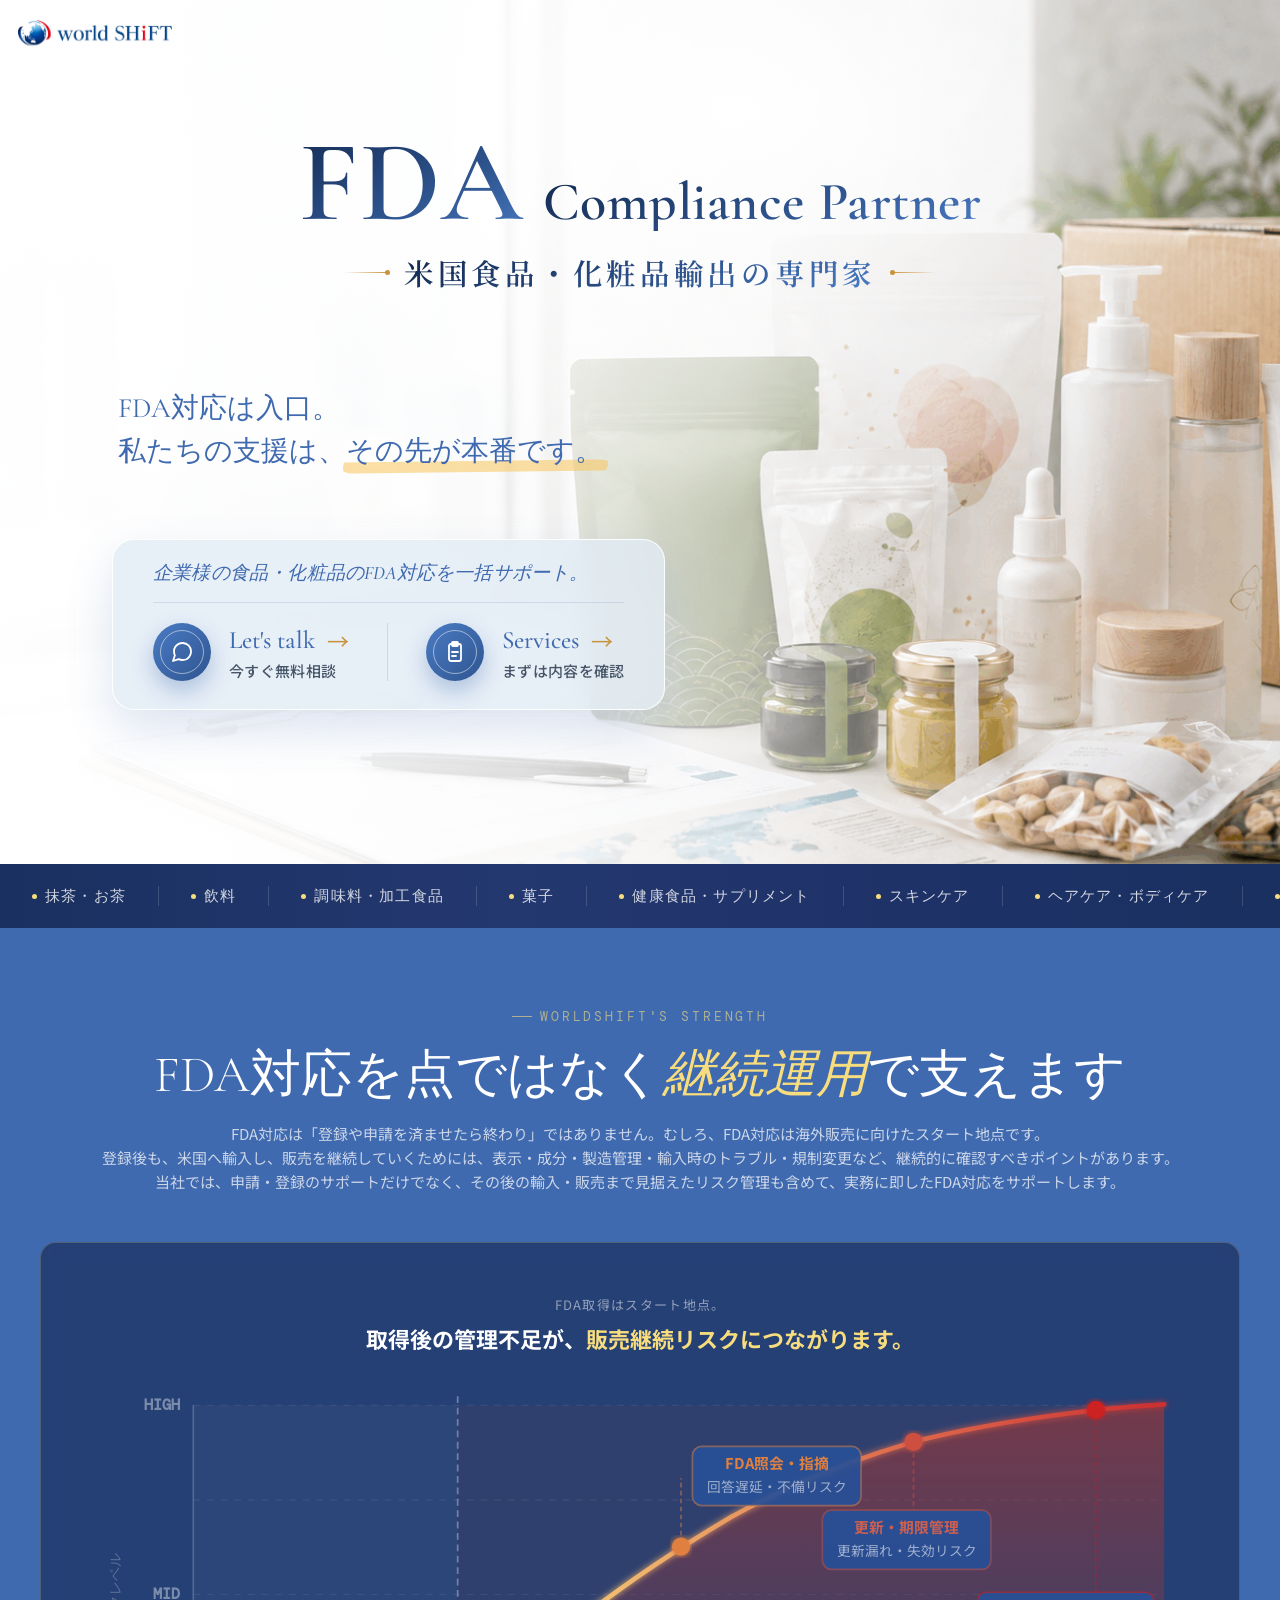
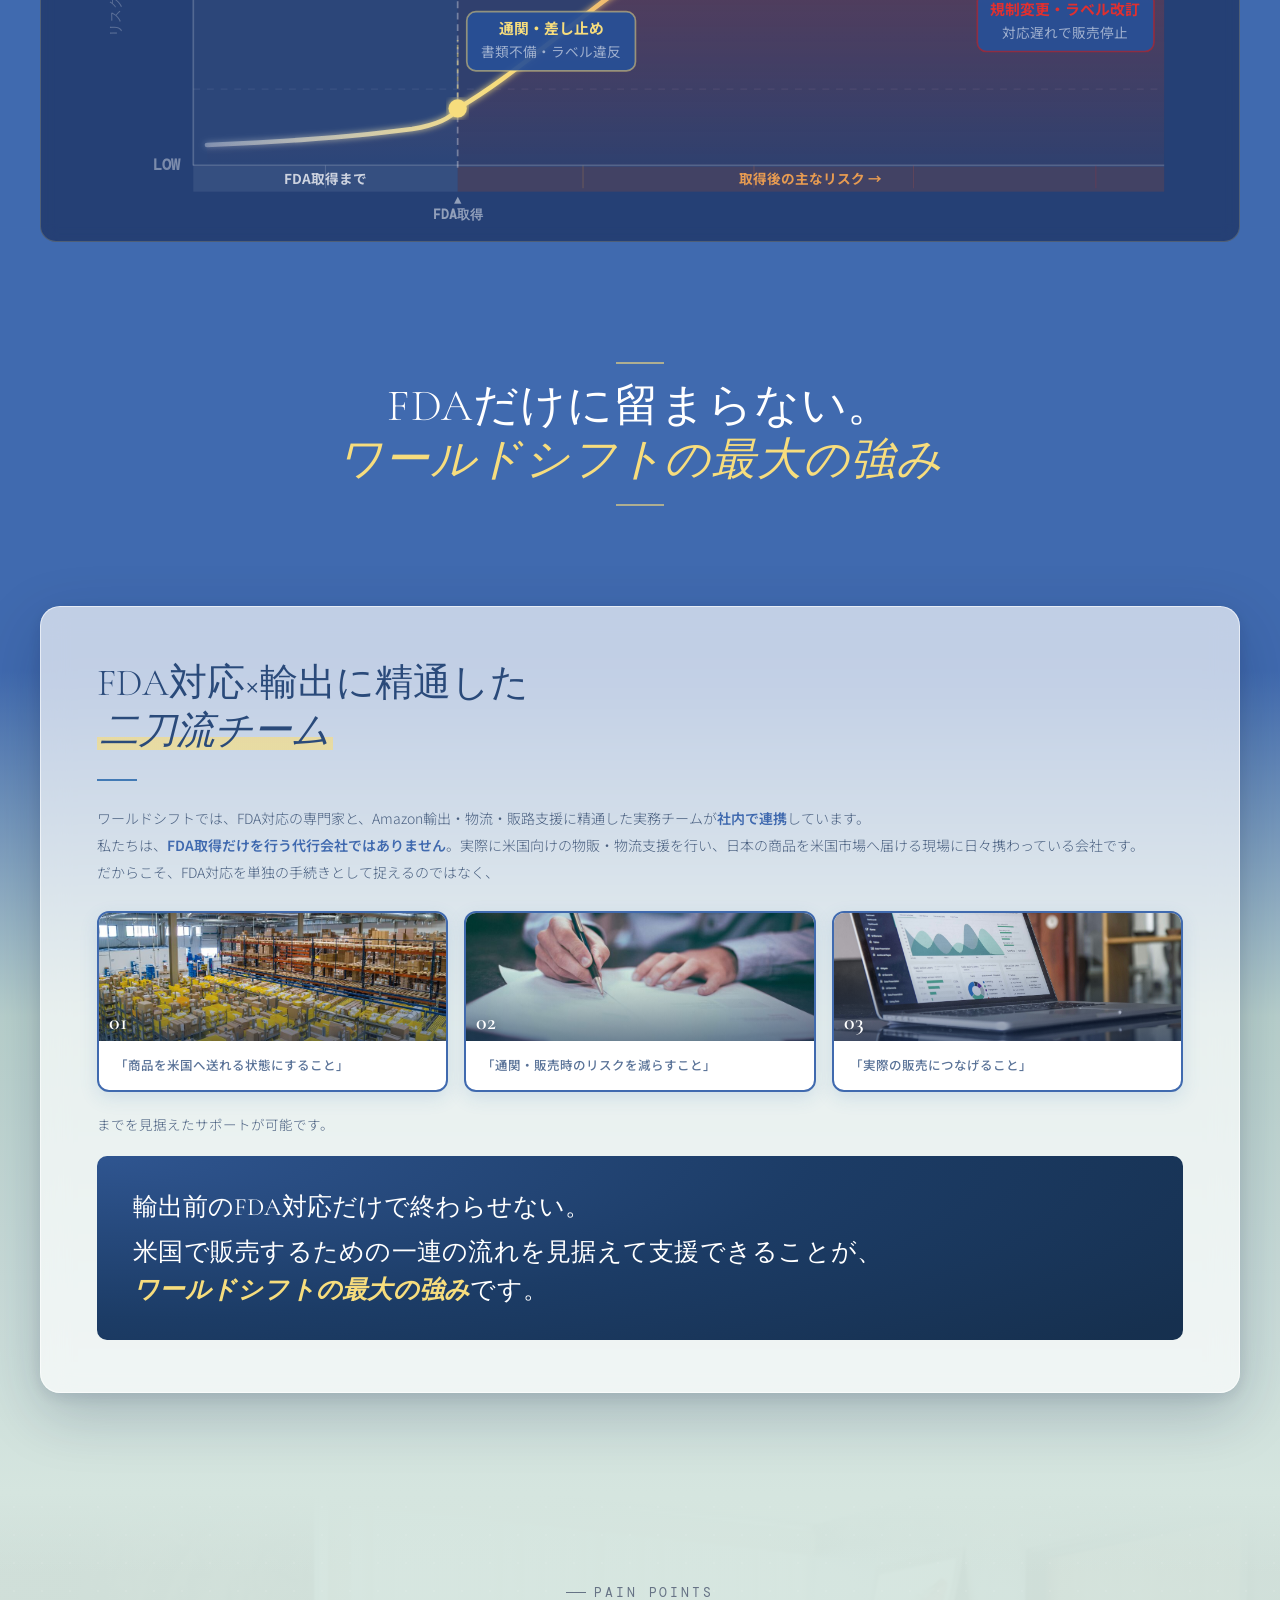
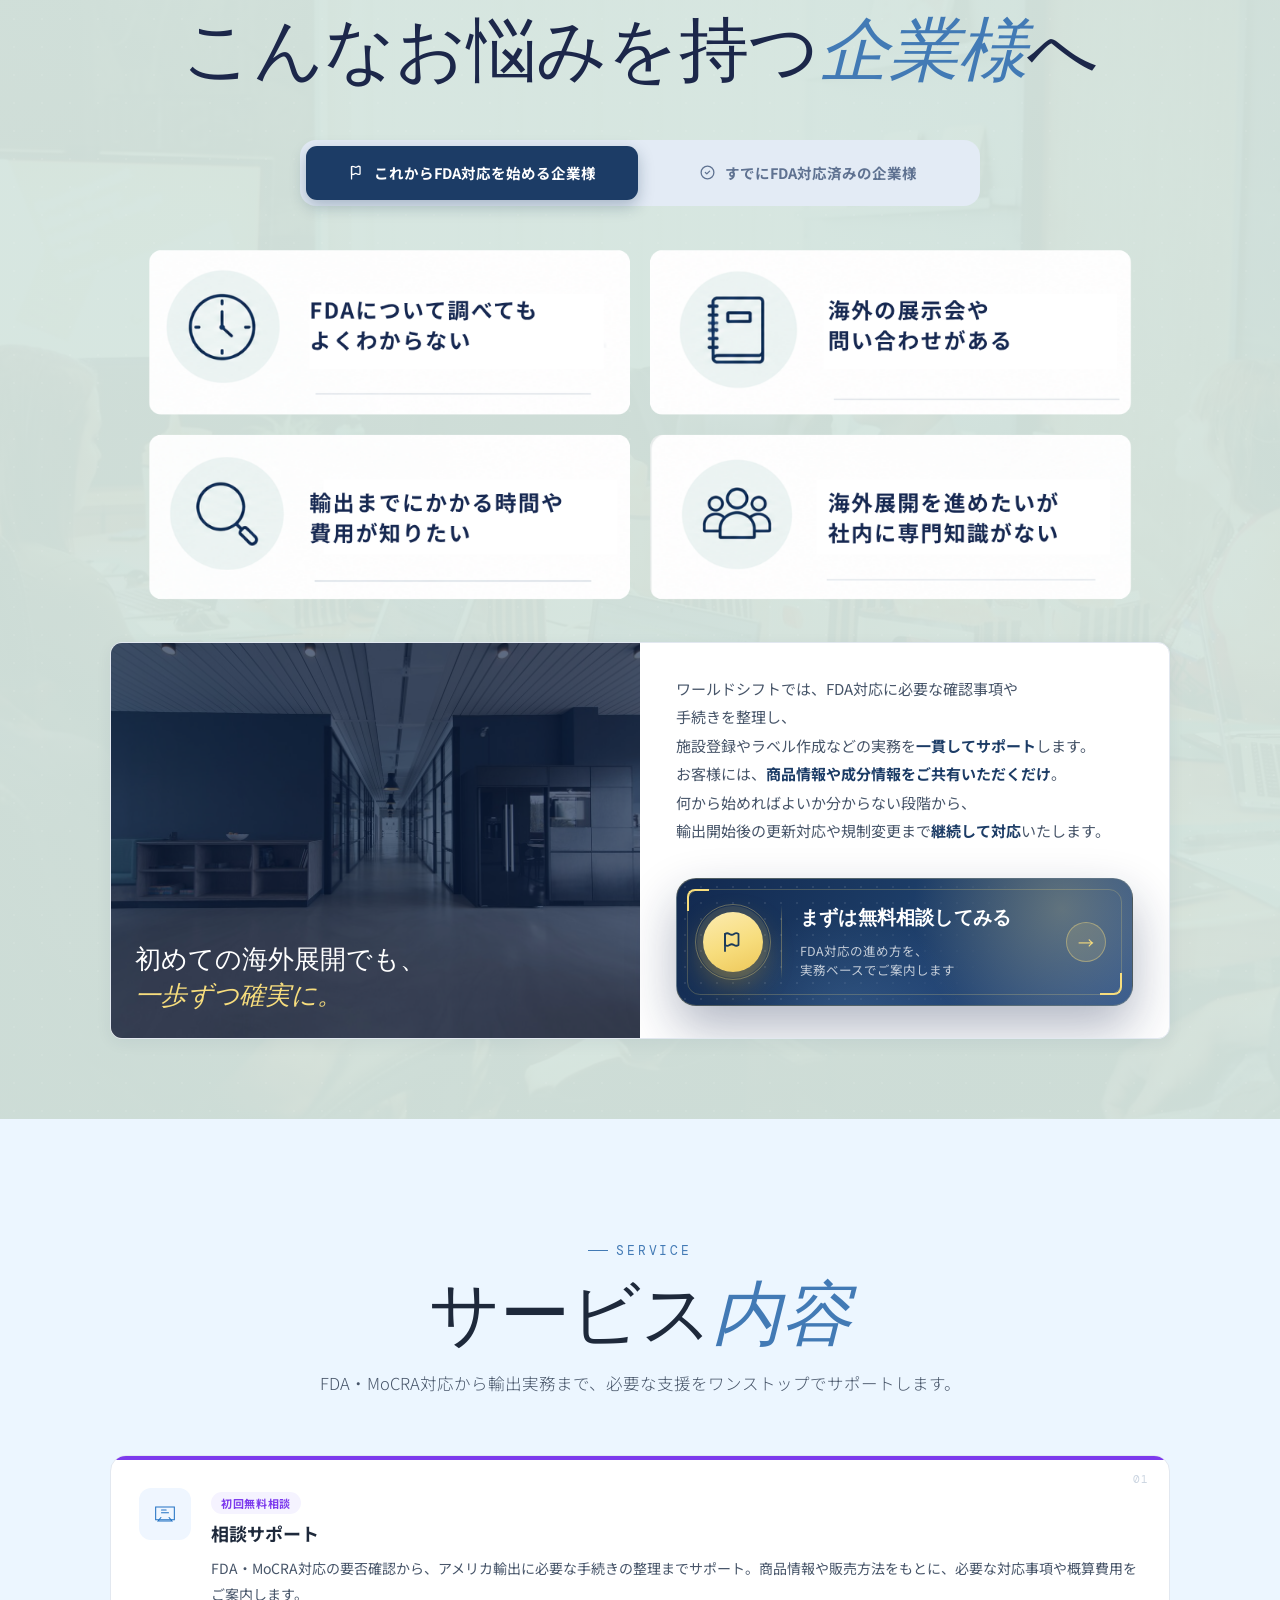
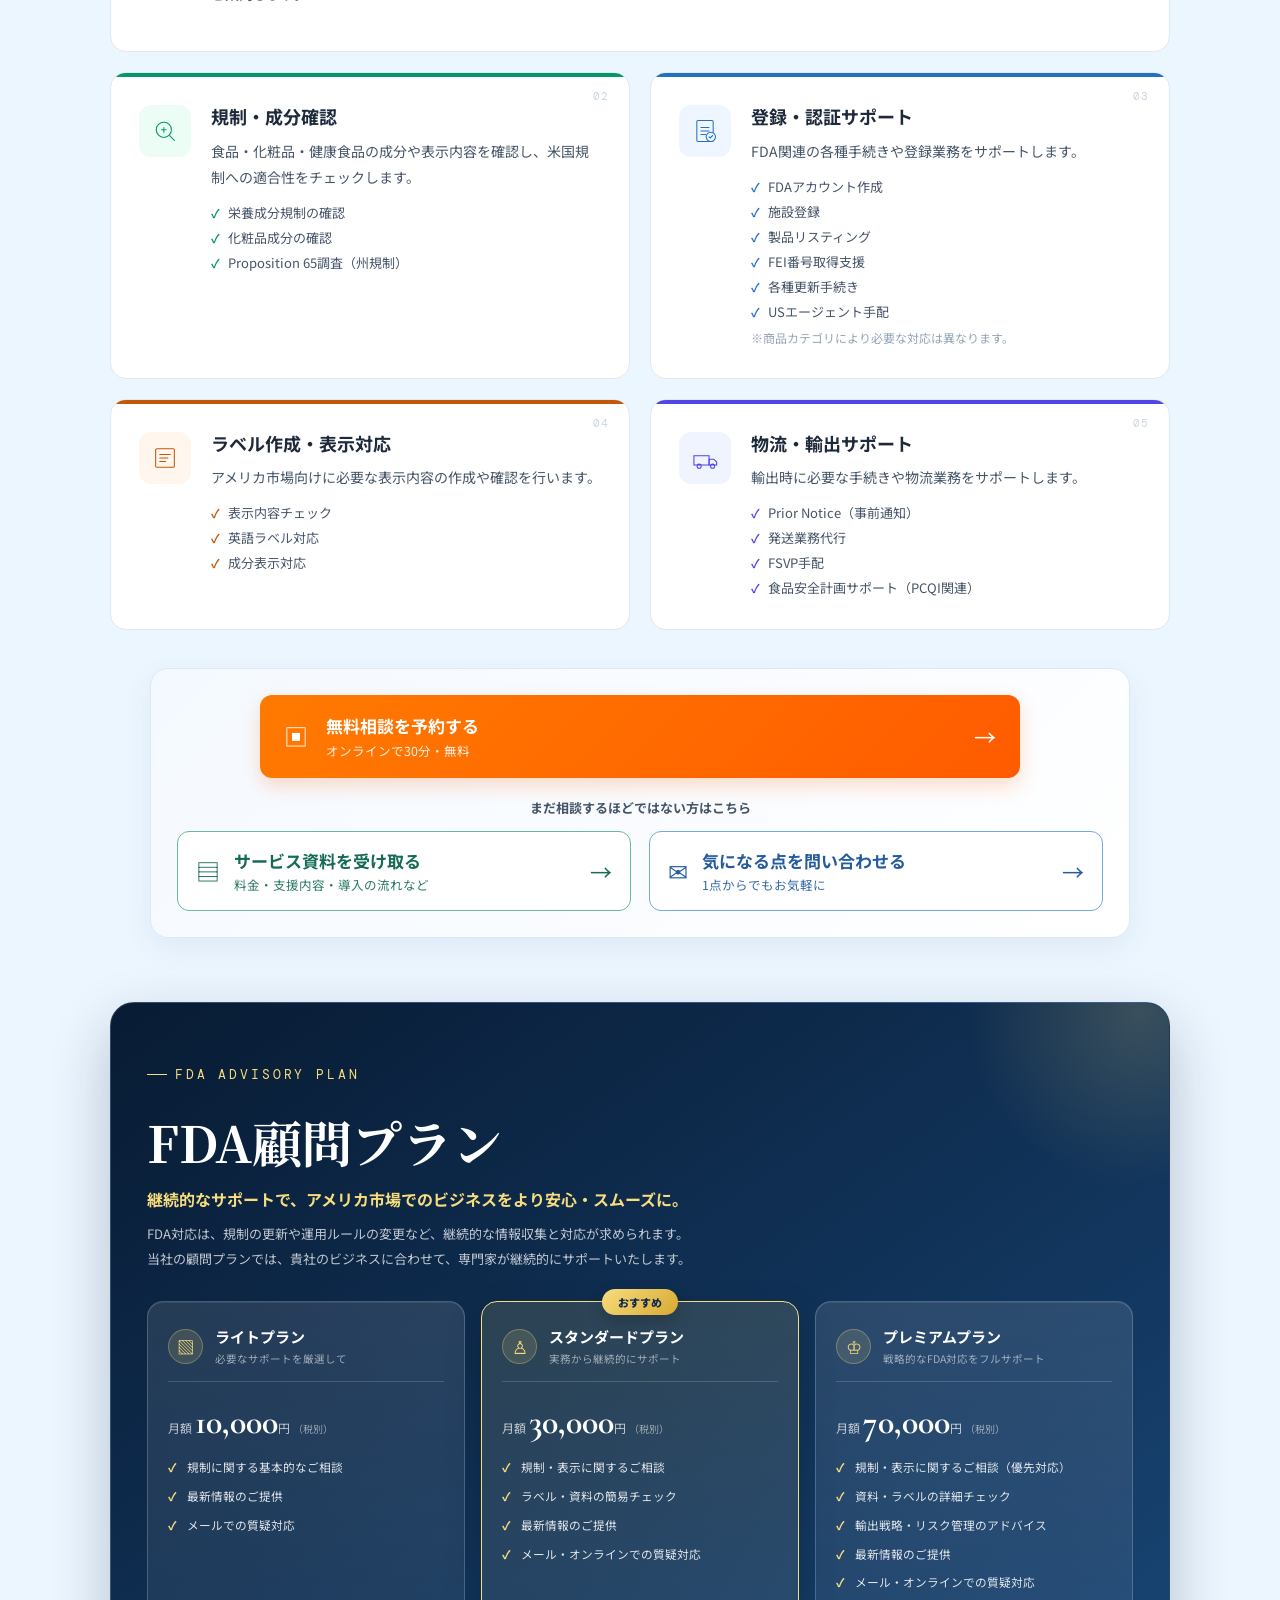
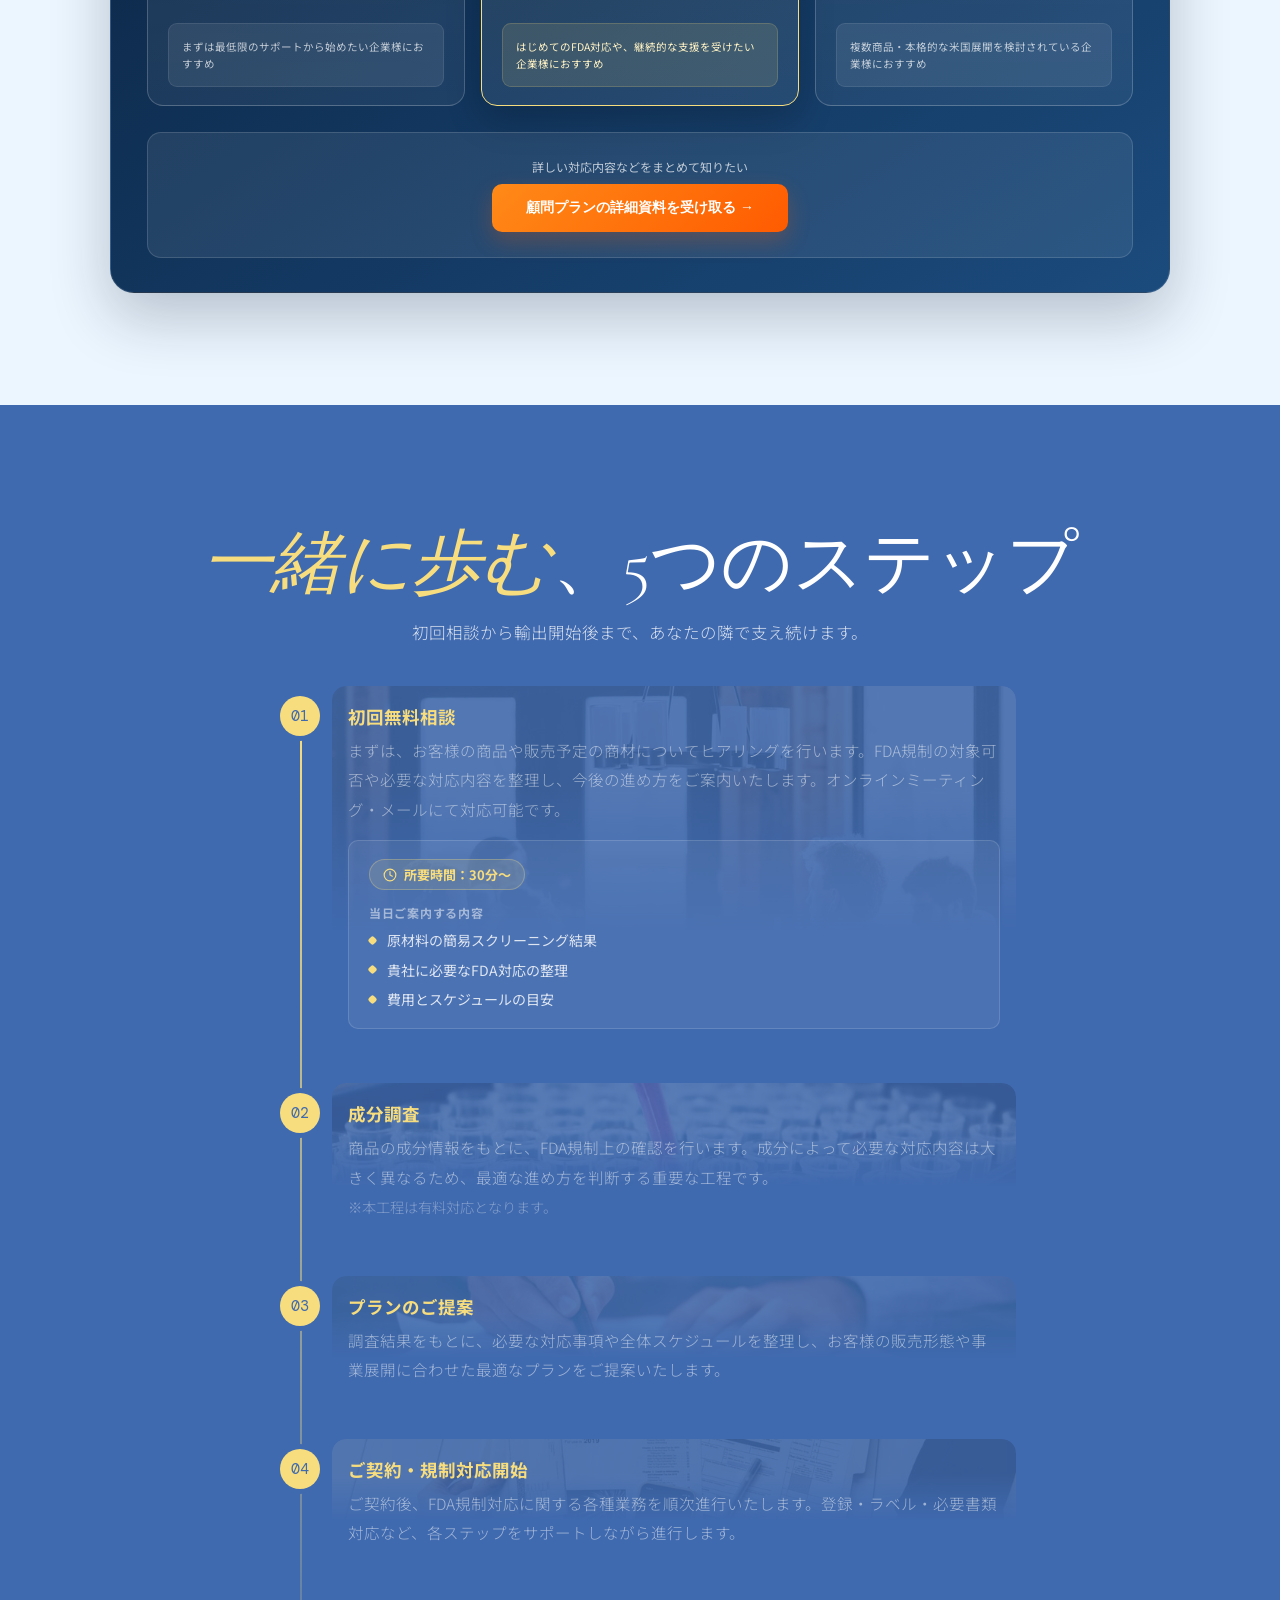
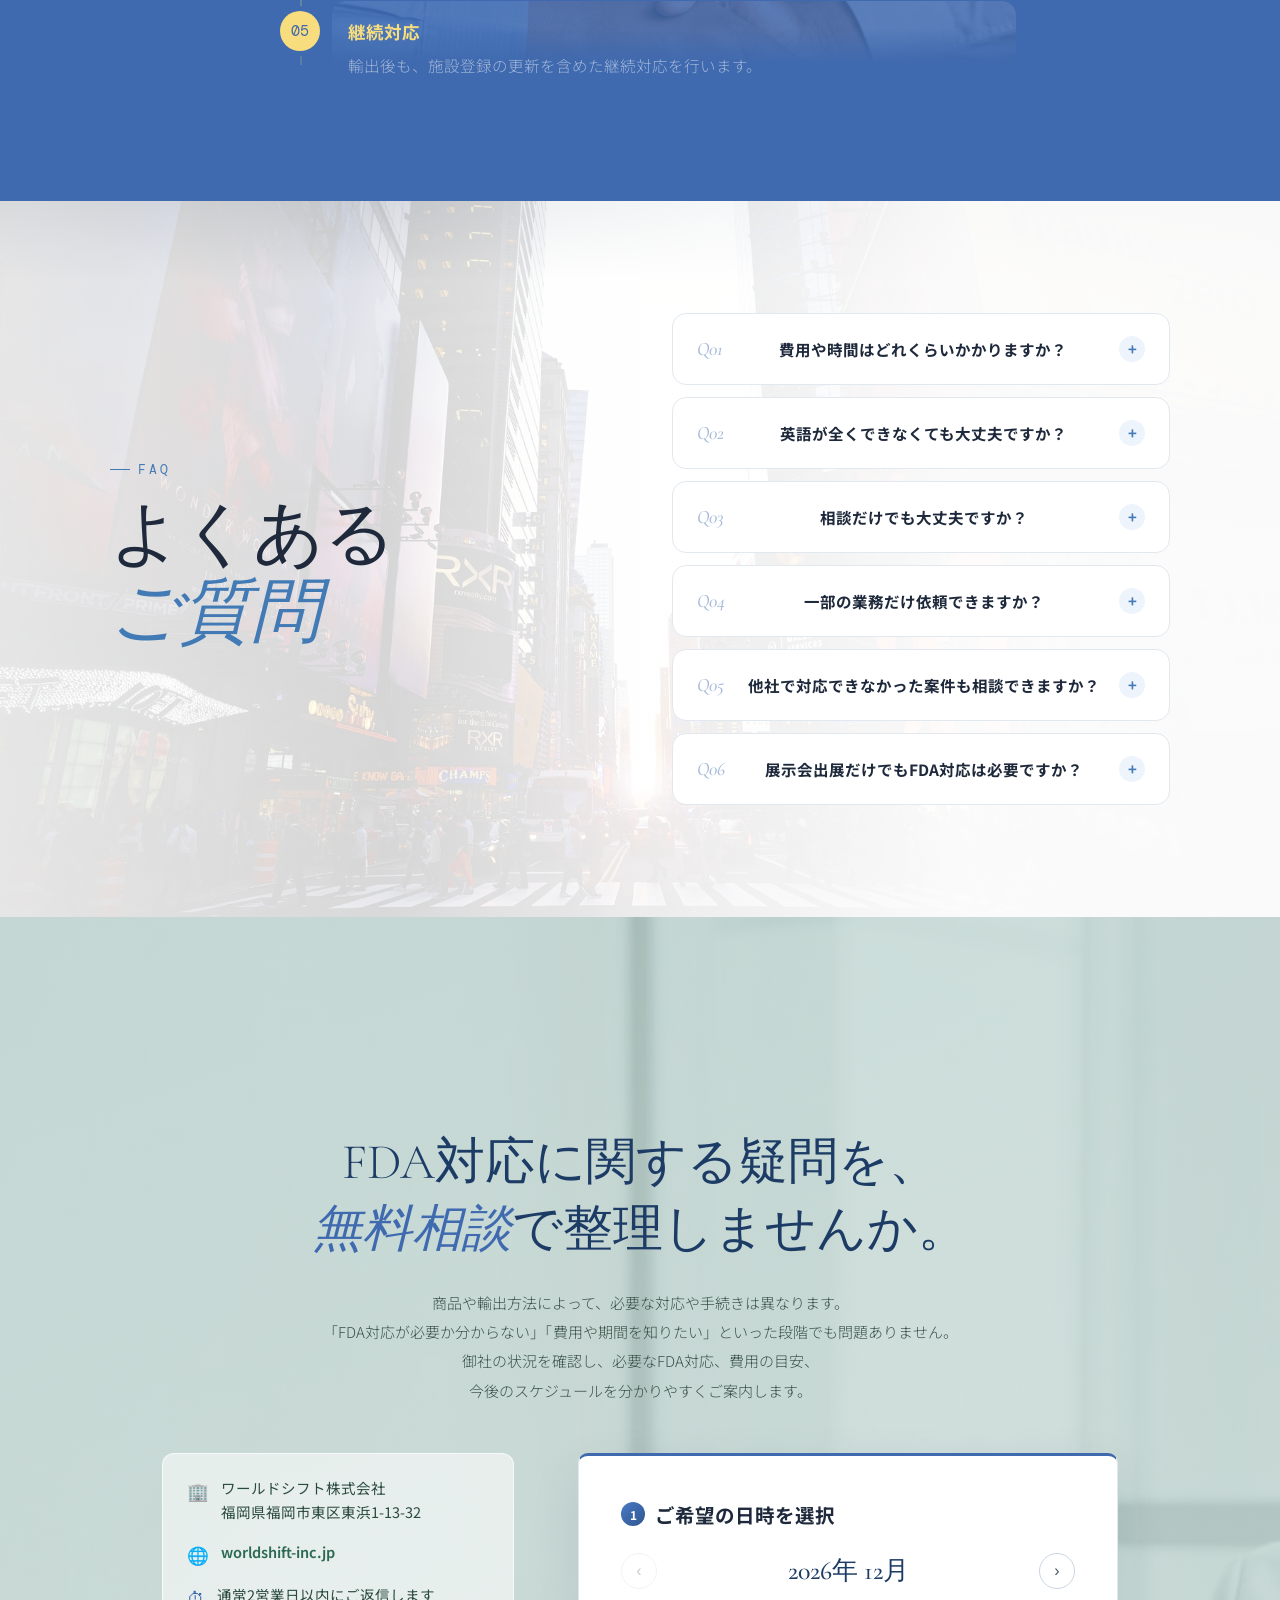
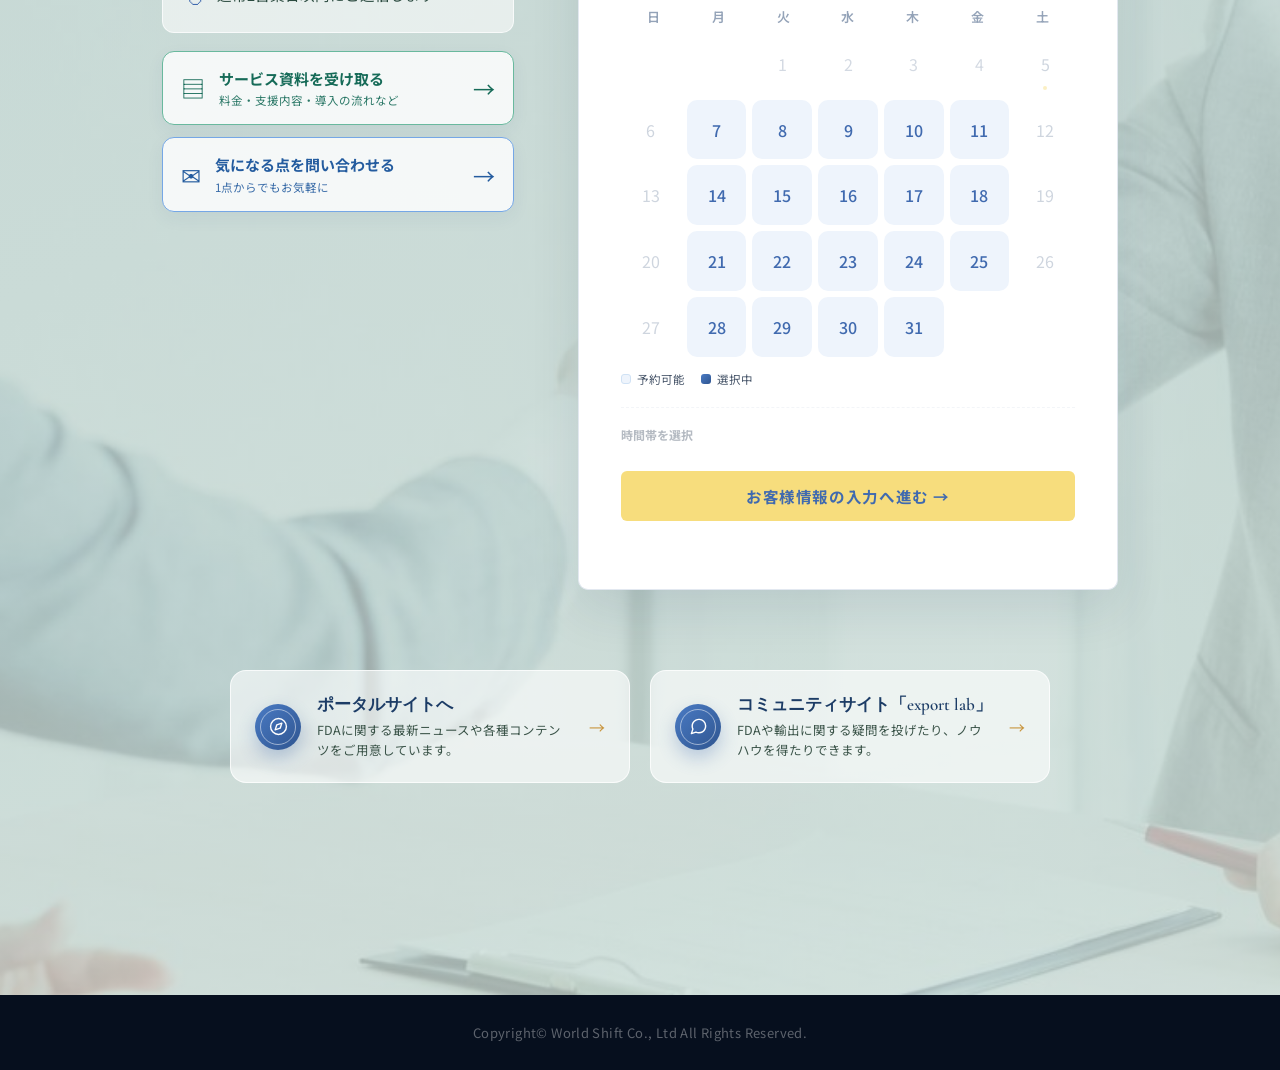
==== index.html @ d2258d2a "Add files via upload" ====
<!DOCTYPE html>
<html lang="ja">
<head>
<!-- Google Tag Manager -->
<script>(function(w,d,s,l,i){w[l]=w[l]||[];w[l].push({'gtm.start':
new Date().getTime(),event:'gtm.js'});var f=d.getElementsByTagName(s)[0],j=d.createElement(s),dl=l!='dataLayer'?'&l='+l:'';j.async=true;j.src='https://www.googletagmanager.com/gtm.js?id='+i+dl;f.parentNode.insertBefore(j,f);})(window,document,'script','dataLayer','GTM-KF2QCR2J');</script>
<!-- End Google Tag Manager -->

<!-- Google tag (gtag.js) -->
<script async src="https://www.googletagmanager.com/gtag/js?id=G-JLD56Z8ZR7"></script>
<script>
  window.dataLayer = window.dataLayer || [];
  function gtag(){dataLayer.push(arguments);}
  gtag('js', new Date());

  gtag('config', 'G-JLD56Z8ZR7');
</script>
<meta charset="UTF-8">
<meta name="viewport" content="width=device-width, initial-scale=1.0">
<title>FDA Compliance Partner | WorldShift</title>
<meta name="description" content="米国食品・化粧品輸出のFDA対応を専門家がサポート。施設登録・成分調査・ラベル作成から輸出後の更新対応まで、実務ベースで一貫してご案内します。まずは無料相談から。福岡のワールドシフト株式会社。">
<link rel="canonical" href="https://worldshift-inc.jp/fda/">
<link rel="icon" href="favicon.ico" sizes="any">
<link rel="icon" href="favicon-32.png" type="image/png" sizes="32x32">
<link rel="icon" href="favicon-16.png" type="image/png" sizes="16x16">
<link rel="apple-touch-icon" href="favicon-180.png">

<meta property="og:type" content="website">
<meta property="og:site_name" content="FDA Compliance Partner | WorldShift">
<meta property="og:title" content="FDA Compliance Partner | 米国食品・化粧品輸出の専門家">
<meta property="og:description" content="米国食品・化粧品輸出のFDA対応を専門家がサポート。施設登録・成分調査・ラベル作成から輸出後の更新対応まで、実務ベースで一貫してご案内します。まずは無料相談から。">
<meta property="og:url" content="https://worldshift-inc.jp/fda/">
<meta property="og:image" content="https://worldshift-inc.jp/fda/ogp-share.jpg">
<meta property="og:locale" content="ja_JP">

<meta name="twitter:card" content="summary_large_image">
<meta name="twitter:title" content="FDA Compliance Partner | 米国食品・化粧品輸出の専門家">
<meta name="twitter:description" content="米国食品・化粧品輸出のFDA対応を専門家がサポート。施設登録・成分調査・ラベル作成から輸出後の更新対応まで、実務ベースで一貫してご案内します。">
<meta name="twitter:image" content="https://worldshift-inc.jp/fda/ogp-share.jpg">
<link rel="preconnect" href="https://fonts.googleapis.com">
<link href="https://fonts.googleapis.com/css2?family=Cormorant+Garamond:ital,wght@0,300;0,400;0,600;1,300;1,400;1,600&family=Noto+Sans+JP:wght@300;400;500;700&family=Noto+Serif+JP:wght@500;600;700&family=DM+Mono:wght@300;400&display=swap" rel="stylesheet">
<style>
*,*::before,*::after{margin:0;padding:0;box-sizing:border-box}
html{scroll-behavior:smooth;font-size:17.5px}
:root{
  --navy:#406AAF; --navy2:#427AB5; --navy3:#6a9fd4;
  --blue:#427AB5; --blue2:#eef4fc; --blue3:#d0e2f5;
  --amber:#F7DD7D; --amber2:#FFF8E1;
  --white:#FFFFFF; --off:#FFE8BE; --light:#F1F5F9;
  --ink:#1E293B; --ink2:#475569; --ink3:#94A3B8;
  --border:#E2E8F0; --border2:#CBD5E1;
  --green:#059669; --greenl:#ECFDF5;
  --r:10px; --r2:6px;
}
body{font-family:'Noto Sans JP',sans-serif;color:var(--ink);background:var(--white);overflow-x:hidden;-webkit-font-smoothing:antialiased}
a{text-decoration:none;color:inherit}
img{max-width:100%;display:block}

/* ─── STICKY NAV ─── */
.nav{
  position:absolute;top:20px;left:18px;z-index:300;
}
.nav-logo img{height:26px;width:auto}
.nav-links{display:flex;align-items:center;gap:28px}
.nav-links a{font-size:14.5px;color:var(--ink2);transition:color .2s}
.nav-links a:hover{color:var(--blue)}
.nav-cta{background:var(--blue)!important;color:#fff!important;padding:9px 22px;border-radius:var(--r2);font-size:14.5px;font-weight:700}

/* ─── FLOAT BTN ─── */
.float-cta-group{
  position:fixed;top:0;right:28px;z-index:290;
  display:flex;gap:0;align-items:stretch;
  opacity:0;pointer-events:none;
  transition:opacity .3s ease, transform .3s ease;
  transform:translateY(-6px);
  background:#fff;
  border-radius:0 0 12px 12px;
  box-shadow:0 12px 26px rgba(15,45,79,.28);
  overflow:hidden;
}
.float-cta-group.visible{
  opacity:1;pointer-events:auto;
  transform:translateY(0);
}
.float-tile{
  display:flex;align-items:center;gap:10px;
  padding:14px 20px;
  transition:background .2s;
  white-space:nowrap;
}
.float-tile:hover{background:var(--light);}
.float-tile-mail{border-right:1px solid var(--border);}
.float-tile-icon{
  width:30px;height:30px;border-radius:8px;
  display:flex;align-items:center;justify-content:center;
  color:#fff;flex-shrink:0;
}
.float-tile-icon svg{width:16px;height:16px;}
.float-tile-mail .float-tile-icon{background:#1c3c66;}
.float-tile-ai .float-tile-icon{background:#c8933a;}
.float-tile-label{
  font-size:12.5px;font-weight:700;color:#1c274a;line-height:1.35;
  letter-spacing:.01em;
  white-space:nowrap;
}

/* ─── CHAPTER SYSTEM ─── */
/* 奇数章=白, 偶数章=ライト */
.ch{padding:112px 52px}
.ch.dark{background:#406AAF;padding:120px 52px}


/* ─── APPROACH (ワールドシフトの強み) ─── */
.approach-section{
  background:linear-gradient(160deg,#0B1F3A 0%,#152d52 100%);
  padding:100px 52px;
  position:relative;overflow:hidden;
}
.approach-bg-deco{
  position:absolute;top:-200px;right:-200px;
  width:560px;height:560px;border-radius:50%;
  border:1px solid rgba(247,221,125,.1);
  pointer-events:none;
}
.approach-bg-deco::before{
  content:'';position:absolute;inset:60px;
  border-radius:50%;border:1px solid rgba(247,221,125,.06);
}
.approach-bg-deco2{
  position:absolute;bottom:-180px;left:-160px;
  width:420px;height:420px;border-radius:50%;
  border:1px solid rgba(255,255,255,.05);
  pointer-events:none;
}
.approach-grid-3{
  display:grid;grid-template-columns:repeat(3,1fr);gap:24px;margin-bottom:32px;
  position:relative;z-index:1;
}
.approach-card{
  background:rgba(255,255,255,.05);border-radius:var(--r);overflow:hidden;
  border:1px solid rgba(255,255,255,.12);
  backdrop-filter:blur(8px);
  transition:box-shadow .25s,transform .25s,border-color .25s,background .25s;
  position:relative;z-index:1;
}
.approach-card:hover{
  box-shadow:0 16px 44px rgba(15,40,70,.38);transform:translateY(-5px);
  border-color:rgba(247,221,125,.5);background:rgba(255,255,255,.08);
}
.approach-photo{
  position:relative;height:180px;overflow:hidden;
  display:flex;align-items:center;justify-content:flex-end;
  padding-right:28px;
}
.approach-photo-1{background:linear-gradient(135deg,#1d4488 0%,#0B1F3A 70%)}
.approach-photo-2{background:linear-gradient(135deg,#1a3a6b 0%,#0d2548 70%)}
.approach-photo-3{background:linear-gradient(135deg,#15315c 0%,#0B1F3A 70%)}
.approach-photo::before{
  content:'';position:absolute;inset:0;
  background-image:
    radial-gradient(circle at 15% 30%,rgba(247,221,125,.12),transparent 40%),
    repeating-linear-gradient(45deg,rgba(255,255,255,.025) 0,rgba(255,255,255,.025) 1px,transparent 1px,transparent 18px);
}
.approach-icon{
  position:relative;z-index:1;
  width:88px;height:88px;
  display:flex;align-items:center;justify-content:center;
  color:rgba(255,255,255,.85);
  transition:transform .4s;
}
.approach-icon svg{width:100%;height:100%}
.approach-card:hover .approach-icon{transform:scale(1.08) translateY(-2px)}
.approach-num{
  position:absolute;bottom:14px;left:18px;z-index:1;
  font-family:'Cormorant Garamond',serif;font-size:38px;font-weight:300;
  color:#F7DD7D;line-height:1;
}
.approach-content{padding:26px 24px 24px}
.approach-t{font-size:17px;font-weight:700;color:#fff;margin-bottom:12px;line-height:1.4}
.approach-d{font-size:15px;color:rgba(255,255,255,.75);line-height:1.9;font-weight:300}
.approach-point{
  margin-top:16px;padding-top:14px;border-top:1px solid rgba(255,255,255,.12);
  font-size:14px;color:#F7DD7D;font-weight:700;
  display:flex;align-items:center;gap:6px;
}
.approach-point::before{content:'→';font-size:14.5px}

/* 引用 */
.approach-quote{
  background:rgba(255,255,255,.06);
  border:1px solid rgba(247,221,125,.2);
  border-radius:var(--r);
  padding:44px 52px;
  position:relative;overflow:hidden;z-index:1;
  text-align:center;
}
.approach-quote::before{
  content:'';position:absolute;inset:0;
  background:radial-gradient(circle at 50% 0%,rgba(247,221,125,.18),transparent 60%);
  pointer-events:none;
}
.approach-quote-text{
  position:relative;z-index:1;
  font-family:'Cormorant Garamond',serif;
  font-size:clamp(20px,2.4vw,30px);font-weight:300;font-style:italic;
  color:#fff;line-height:1.7;
}
.approach-quote-text em{font-style:italic;color:#F7DD7D}

.ch.light{background:var(--off)}
.ch-fade-from-dark{
  position:relative;
}
.ch-fade-from-dark::before{
  content:'';position:absolute;top:0;left:0;right:0;height:80px;
  background:linear-gradient(to bottom,rgba(11,31,58,.3),transparent);
  pointer-events:none;
}
.ch-fade-to-dark{position:relative}
.ch-fade-to-dark::before{
  content:'';position:absolute;top:0;left:0;right:0;height:160px;
  background:linear-gradient(to bottom,#ecf6ff 0%,rgba(236,246,255,.5) 40%,transparent 100%);
  pointer-events:none;z-index:1;
}
.ch-inner{max-width:1060px;margin:0 auto}

/* chapter label */
.ch-label{
  display:inline-flex;align-items:center;gap:8px;
  font-family:'DM Mono',monospace;font-size:13px;
  letter-spacing:.22em;color:var(--blue);
  margin-bottom:18px;
}
.ch-label.light-text{color:rgba(255,255,255,.45)}
.ch-label::before{content:'';display:block;width:20px;height:1px;background:currentColor}

/* display headline */
.display{
  font-family:'Cormorant Garamond',serif;
  font-size:clamp(40px,5.5vw,70px);
  font-weight:300;line-height:1.12;letter-spacing:-.01em;
}
.display em{font-style:italic;color:var(--blue)}
.display.white{color:#fff}
.display.white em{font-style:italic;color:#F7DD7D;}

/* subtitle */
.subtitle{
  font-family:'Cormorant Garamond',serif;
  font-size:clamp(26px,3.5vw,42px);
  font-weight:300;line-height:1.3;
}
.subtitle em{font-style:italic;color:var(--blue)}

/* body */
.body{font-size:16.5px;line-height:1.95;color:var(--ink2);font-weight:300}
.body.white{color:rgba(255,255,255,.78)}
.rule{width:36px;height:2px;background:var(--blue);margin:24px 0}
.rule.amber{background:var(--amber)}

/* ─── HERO ─── */
.hero{
  position:relative;
  display:flex;flex-direction:column;
  overflow:hidden;
}
.hero-photo{display:none;}
.hero-overlay{display:none;}

/* 全画面コラージュ背景 */
.hero-collage{
  position:absolute;inset:0;
  z-index:0;
  overflow:hidden;
}
.hero-collage-img{
  position:absolute;inset:0;
  width:100%;height:100%;
  background-size:cover;
  background-repeat:no-repeat;
  background-position:center center;
  background-image:url('FDALPTOP.png');
  opacity:1;
  mask-image:none;
}

/* 左→右にフェードする薄ブルーオーバーレイ */
.hero-collage-overlay{
  position:absolute;inset:0;z-index:1;
  background:
    radial-gradient(ellipse 65% 55% at 58% 12%, rgba(255,255,255,.98), transparent 80%),
    linear-gradient(90deg,
      rgba(255,255,255,0.99) 0%,
      rgba(255,255,255,0.95) 24%,
      rgba(255,255,255,0.85) 42%,
      rgba(255,255,255,0.65) 58%,
      rgba(255,255,255,0.4) 68%,
      rgba(255,255,255,0.1) 82%,
      transparent 92%
    );
}
.hero-collage-grid{display:none;}

/* メインレイアウト */
.hero-inner{
  position:relative;z-index:3;
  display:flex;flex-direction:column;justify-content:center;align-items:flex-start;
  min-height:96vh;
  padding:0;
  text-align:left;
}
.hero-left{
  display:flex;flex-direction:column;justify-content:center;
  padding:66px 64px 2px 72px;
  max-width:660px;
  width:55%;
}
.hero-left::after{display:none;}
.hero-right{display:none;}
.hero-right-photo{display:none;}
.hero-right-overlay{display:none;}

h1.hero-h{
  font-family:'Cormorant Garamond',serif;
  font-weight:300;line-height:1.1;letter-spacing:-.01em;
  margin-top:-28px;
  margin-bottom:28px;
  text-align:center;
  width:100%;
  align-self:stretch;
}
.hero-h-fda{
  display:inline-block;
  font-family:'Cormorant Garamond',serif;
  font-weight:600;font-style:normal;
  font-size:clamp(76px,9vw,158px);
  background:linear-gradient(155deg,#12294f 0%,#2f5590 60%,#4a7bc4 100%);
  -webkit-background-clip:text;background-clip:text;color:transparent;
  letter-spacing:.01em;
  margin-right:.16em;
  position:relative;
}
.hero-h-cp{
  display:inline-block;
  font-family:'Cormorant Garamond',serif;
  font-weight:600;font-style:normal;
  font-size:clamp(36px,4.2vw,70px);
  background:linear-gradient(155deg,#12294f 0%,#2f5590 60%,#4a7bc4 100%);
  -webkit-background-clip:text;background-clip:text;color:transparent;
  letter-spacing:.01em;
}
.hero-h-jp{
  display:flex;align-items:center;justify-content:center;gap:16px;
  font-family:'Noto Serif JP','Cormorant Garamond',serif;
  font-weight:600;
  font-size:clamp(20px,2.3vw,34px);
  letter-spacing:.16em;
  margin-top:10px;
}
.hero-h-jp-text{
  background:linear-gradient(155deg,#12294f 0%,#2f5590 60%,#4a7bc4 100%);
  -webkit-background-clip:text;background-clip:text;color:transparent;
}
.hero-h-line{
  display:inline-block;width:44px;height:1px;flex-shrink:0;
  background:linear-gradient(to right, transparent, #c8933a);
  position:relative;
}
.hero-h-line::after{
  content:'';position:absolute;top:-2px;width:5px;height:5px;border-radius:50%;background:#c8933a;
}
.hero-h-jp .hero-h-line:first-child::after{right:-2px;}
.hero-h-jp .hero-h-line:last-child{background:linear-gradient(to left, transparent, #c8933a);}
.hero-h-jp .hero-h-line:last-child::after{left:-2px;}
@keyframes heroFadeUp{
  from{opacity:0;transform:translateY(24px)}
  to{opacity:1;transform:translateY(0)}
}
h1.hero-h{animation:heroFadeUp .9s ease both;animation-delay:.1s}
.hero-h-sub-wrap{animation:heroFadeUp .9s ease both;animation-delay:.2s}
.catch-row{animation:heroFadeUp .9s ease both;animation-delay:.3s}
.hero-bottom-row,.hero-cta-panel{animation:heroFadeUp .9s ease both;animation-delay:.4s}

.hero-h-main{
  display:block;
  font-size:clamp(48px,6.4vw,92px);
  font-weight:400;color:var(--navy);
  white-space:nowrap;
  letter-spacing:.01em;
  text-shadow:0 4px 24px rgba(64,106,175,.32),0 1px 0 rgba(64,106,175,.15);
}
.hero-h-sub-wrap{
  display:flex;align-items:center;
  margin-top:10px;margin-bottom:44px;
}
.hero-h-sub{
  display:inline-block;
  font-family:'Noto Sans JP',sans-serif;
  font-size:clamp(13px,1.1vw,16px);
  font-weight:400;color:var(--ink2);
  letter-spacing:.1em;
  padding-top:10px;
  border-top:2px solid #427AB5;
}

/* バッジ */
.hero-badges{
  display:flex;gap:8px;flex-wrap:wrap;margin-bottom:24px;
  animation:heroFadeUp .9s ease both;animation-delay:.25s;
}
.hero-badge{
  display:inline-flex;align-items:center;gap:6px;
  background:rgba(26,95,168,.08);
  border:1px solid rgba(26,95,168,.2);
  border-radius:20px;padding:5px 14px;
  font-size:12px;font-weight:600;
  color:var(--navy);
  letter-spacing:.05em;
  backdrop-filter:blur(4px);
}
.hero-badge span{font-size:13px;}

/* キャッチフレーズ */
.catch-row{
  display:flex;flex-direction:column;gap:0;margin-top:4px;margin-bottom:48px;margin-left:46px;
}
.catch-area{
  position:relative;width:100%;padding:0;
  text-align:left;
  display:flex;justify-content:flex-start;align-items:flex-start;
}
.catch-area::before,.catch-area::after{display:none;}
.catch-orb{display:none;}

/* 本文＋ボタン */
.hero-bottom-row{
  display:flex;flex-direction:row;align-items:center;gap:16px;flex-wrap:wrap;
}
.hero-cta-panel{
  display:inline-flex;flex-direction:column;align-items:stretch;
  background:rgba(225,235,245,.78);
  backdrop-filter:blur(14px);
  border:1px solid rgba(255,255,255,.9);
  border-radius:22px;
  box-shadow:0 20px 46px rgba(64,106,175,.18);
  padding:20px 40px 28px;
  max-width:none;
  width:fit-content;
  margin-top:18px;
  margin-left:40px;
  margin-bottom:4px;
}
.hero-cta-tagline-in{
  font-family:'Cormorant Garamond',serif;
  font-style:italic;font-weight:500;
  font-size:19px;color:var(--navy);letter-spacing:.01em;
  padding-bottom:16px;margin-bottom:20px;
  border-bottom:1px solid rgba(64,106,175,.16);
  white-space:nowrap;
}
.hero-cta-items-row{
  display:flex;align-items:center;
}
.hero-cta-item{
  display:flex;align-items:center;gap:18px;
  cursor:pointer;transition:transform .25s;
  white-space:nowrap;
}
.hero-cta-item:hover{transform:translateY(-3px);}
.hero-cta-item:hover .hero-cta-title{color:#2a4a7a;}
.hero-cta-item:hover .hero-cta-arrow{transform:translateX(3px);}
.hero-cta-item:first-child{
  border-right:1px solid rgba(64,106,175,.18);
  padding-right:38px;
  margin-right:38px;
}
.hero-cta-item:last-child{padding-left:0;}
.hero-cta-icon{
  position:relative;
  width:58px;height:58px;border-radius:50%;flex-shrink:0;
  background:linear-gradient(135deg,#4a7bc4,#2f5590);
  color:#fff;
  display:flex;align-items:center;justify-content:center;
  box-shadow:0 10px 22px rgba(64,106,175,.35);
}
.hero-cta-icon::before{
  content:'';
  position:absolute;inset:7px;
  border-radius:50%;
  border:1.5px solid rgba(255,255,255,.5);
  pointer-events:none;
}
.hero-cta-icon svg{width:24px;height:24px;}
.hero-cta-text{flex:none;min-width:0;}
.hero-cta-top{
  display:flex;align-items:center;gap:12px;margin-bottom:4px;
}
.hero-cta-title{
  font-family:'Cormorant Garamond',serif;
  font-size:25px;color:var(--navy);font-style:normal;font-weight:500;
  transition:color .25s;white-space:nowrap;
}
.hero-cta-arrow{
  color:#c8933a;font-size:22px;flex-shrink:0;
  transition:transform .25s;
}
.hero-cta-label{
  font-size:15px;color:var(--ink2);letter-spacing:.02em;font-weight:500;white-space:nowrap;
}
@media(max-width:640px){
  /* 追尾CTAバーを画面中央に */
  .float-cta-group{left:50%;right:auto;transform:translate(-50%,-6px);}
  .float-cta-group.visible{transform:translate(-50%,0);}

  /* ─── スマホ専用レイアウト（PC版のスタイルには影響しません） ─── */
  /* TOPの枠の縦サイズは、画像（hero-mobile.png：941×1672）の比率を最低ラインとして確保する。
     見出し・キャッチコピー・CTAは上側にまとめて配置し、下側は空けて画像を見せる。 */
  .hero{aspect-ratio:auto;height:auto;max-height:none;min-height:0;overflow:visible;}
  .hero-collage,.hero-collage-overlay,.hero-collage-grid{top:0;bottom:auto;height:177.7vw;}
  .hero-inner{flex:none;height:auto;min-height:0;justify-content:flex-start;padding:28px 0 0;align-items:center;text-align:center;}
  .hero-left{align-items:center;text-align:center;justify-content:flex-start;flex:none;width:100%;padding:0 20px;}
  h1.hero-h{text-align:center;}
  .hero-h-sub-wrap{justify-content:center;}
  .catch-row{margin-left:0;align-items:center;margin-bottom:0;}
  .catch-area{justify-content:center;text-align:center;}
  .hero-bottom-row{justify-content:center;}

  /* 画像はコンテナと同じ比率なので、切り取りも余白も発生しない */
  .hero-collage-img{background-position:center 100%;background-size:cover;background-image:url('hero-mobile.png');}
  .hero-collage-overlay{
    background:
      radial-gradient(ellipse 90% 60% at 50% 15%, rgba(255,255,255,.98), transparent 75%),
      linear-gradient(180deg,
        rgba(255,255,255,.97) 0%,
        rgba(255,255,255,.9) 20%,
        rgba(255,255,255,.6) 38%,
        rgba(255,255,255,.15) 52%,
        rgba(255,255,255,0) 62%,
        rgba(255,255,255,0) 100%
      );
  }

  /* CTAパネルを中央寄せ・横並び2列に（バナーとの距離を詰める） */
  .hero-cta-panel{
    margin-left:0;margin-right:0;margin-inline:auto;
    margin-top:80px;margin-bottom:-34px;
    width:100%;max-width:400px;
    padding:16px 14px 12px;border-radius:20px;
  }
  .hero-cta-tagline-in{
    text-align:center;font-size:13.5px;
    white-space:normal;line-height:1.5;
  }
  .hero-cta-items-row{flex-direction:row;align-items:stretch;gap:0;}
  .hero-cta-item{flex:1 1 0;min-width:0;flex-direction:column;text-align:center;gap:6px;}
  .hero-cta-item:first-child{
    border-right:1px solid rgba(64,106,175,.18);border-bottom:none;
    padding-right:8px;margin-right:8px;padding-bottom:0;margin-bottom:0;
  }
  .hero-cta-item:last-child{padding-left:8px;}
  .hero-cta-top{justify-content:center;gap:4px;}
  .hero-cta-icon{width:38px;height:38px;}
  .hero-cta-icon svg{width:17px;height:17px;}
  .hero-cta-title{font-size:15px;white-space:nowrap;}
  .hero-cta-arrow{font-size:15px;}
  .hero-cta-label{font-size:10.5px;white-space:normal;}
}
.hero-sub{
  font-size:14.5px;color:var(--ink2);line-height:1.95;font-weight:300;
  max-width:460px;
}
.tagline-break{display:none;}
@media(max-width:640px){
  .tagline-break{display:block;}
}
.btn-amber{
  display:inline-flex;align-items:center;gap:9px;
  background:linear-gradient(135deg,#FCEBB0 0%,#F7DD7D 45%,#EEC85A 100%);
  color:#1a3a5a;
  padding:15px 34px;border-radius:12px;
  font-size:14px;font-weight:700;letter-spacing:.03em;transition:all .25s;
  box-shadow:0 10px 24px rgba(217,168,45,.28),inset 0 1px 0 rgba(255,255,255,.7);
  border:1px solid rgba(217,168,45,.25);
}
.btn-amber:hover{background:linear-gradient(135deg,#FDF2CB 0%,#FBE8A6 45%,#F3D26E 100%);box-shadow:0 14px 32px rgba(217,168,45,.38),inset 0 1px 0 rgba(255,255,255,.8);transform:translateY(-2px)}
.btn-outline-navy{
  display:inline-flex;align-items:center;gap:9px;
  background:rgba(255,255,255,.5);color:var(--navy);
  border:1.5px solid rgba(64,106,175,.4);
  padding:14px 32px;border-radius:12px;
  font-size:14px;font-weight:600;letter-spacing:.03em;transition:all .25s;
}
.btn-outline-navy:hover{background:#406AAF;border-color:#406AAF;color:#fff;transform:translateY(-2px);box-shadow:0 10px 24px rgba(64,106,175,.25);}

/* タグ行 */
.hero-tag-bar{
  overflow:hidden;
  background:linear-gradient(90deg, #1a3060 0%, #243870 40%, #1e3268 70%, #1a3060 100%);
  border-top:none;
  padding:22px 0;
  width:100%;
  position:relative;z-index:3;
  animation:heroFadeUp .9s ease both;animation-delay:.6s;
}
.hero-tag-track{
  display:flex;align-items:center;
  width:max-content;
  animation:tagScroll 36s linear infinite;
}
@keyframes tagScroll{
  from{transform:translateX(0)}
  to{transform:translateX(-50%)}
}
.hero-tag{
  font-family:'DM Mono',monospace;font-size:15px;letter-spacing:.08em;
  color:rgba(255,255,255,.8);
  padding:0 32px;display:flex;align-items:center;gap:8px;white-space:nowrap;
  border-right:1px solid rgba(255,255,255,.15);flex-shrink:0;
}
.hero-tag .dot{width:5px;height:5px;border-radius:50%;background:#F7DD7D;flex-shrink:0}

/* ─── キャッチフレーズ ─── */
.catch-text{
  font-family:'Cormorant Garamond',serif;
  font-size:clamp(16px,1.6vw,24px);
  font-weight:300;color:var(--ink);
  line-height:1.7;text-align:left;
  width:100%;display:block;
}
.hero-left .catch-text{
  color:var(--navy);
  font-size:clamp(17px,2.2vw,28px);
  font-weight:400;
  text-align:left;
}
.catch-underline{
  position:relative;
  display:inline-block;
  z-index:0;
}
.catch-underline::before{
  content:'';
  position:absolute;
  left:-3px;right:-5px;bottom:.03em;
  height:.4em;
  background:rgba(247,197,90,.55);
  border-radius:2px 9px 4px 10px/7px 3px 9px 4px;
  transform:rotate(-.7deg);
  z-index:-1;
  mix-blend-mode:multiply;
}

@media(max-width:768px){
  .hero-inner{min-height:auto;}
}





/* ─── キャッチフレーズ ─── */
.catch-text{
  font-family:'Cormorant Garamond',serif;
  font-size:clamp(28px,4.4vw,58px);
  font-weight:300;
  color:#fff;
  line-height:1.55;
  opacity:1;
  position:relative;z-index:2;
  text-align:center;
  width:100%;
  display:block;
  margin:0 auto;
  left:0;right:0;
}
.catch-line1{
  font-size:.72em;
  color:rgba(255,255,255,.55);
  letter-spacing:.06em;
  display:block;margin-bottom:6px;
  font-weight:300;
}
.catch-line2{
  display:inline;
  font-size:1em;
  font-weight:400;
  color:#fff;
  letter-spacing:.02em;
}
.catch-line2::after{
  content:'';
  position:absolute;bottom:0;left:50%;transform:translateX(-50%);
  width:48px;height:2px;
  background:var(--amber);
}
.catch-line2 em{
  font-style:italic;
  color:var(--amber);
}
/* ─ キャッチフレーズ ─ */
.catch-switcher{display:flex;gap:8px;margin-bottom:16px;flex-wrap:wrap}
/* ─ ボタン ─ */
.hero-btns{display:flex;gap:14px;flex-wrap:wrap}
.btn-amber{
  display:inline-flex;align-items:center;gap:9px;
  background:linear-gradient(135deg,#FCEBB0 0%,#F7DD7D 45%,#EEC85A 100%);
  color:#1a3a5a;
  padding:15px 34px;border-radius:12px;
  font-size:14px;font-weight:700;letter-spacing:.03em;transition:all .25s;
  box-shadow:0 10px 24px rgba(217,168,45,.28),inset 0 1px 0 rgba(255,255,255,.7);
  border:1px solid rgba(217,168,45,.25);
}
.btn-amber:hover{background:linear-gradient(135deg,#FDF2CB 0%,#FBE8A6 45%,#F3D26E 100%);box-shadow:0 14px 32px rgba(217,168,45,.38),inset 0 1px 0 rgba(255,255,255,.8);transform:translateY(-2px)}
/* ─── CHAPTER 1: 課題（写真フル幅） ─── */
.fullphoto{
  position:relative;min-height:640px;overflow:hidden;
  display:flex;align-items:center;
  padding:120px 0;
}
.fullphoto img{position:absolute;inset:0;width:100%;height:100%;object-fit:cover;z-index:0}
.fullphoto-overlay{
  position:absolute;inset:0;
  background:linear-gradient(100deg,rgba(7,19,37,.78) 0%,rgba(11,31,58,.62) 45%,rgba(11,31,58,.35) 100%);
}
.fullphoto-fade-top{
  position:absolute;top:0;left:0;right:0;height:160px;
  background:linear-gradient(to bottom,#0B1F3A,transparent);
  z-index:1;
}
.fullphoto-fade-bottom{
  position:absolute;bottom:0;left:0;right:0;height:140px;
  background:linear-gradient(to top,#0B1F3A,transparent);
  z-index:1;
}
.fullphoto-content{
  position:relative;z-index:2;
  max-width:1060px;margin:0 auto;padding:0 52px;width:100%;
}

/* ─── PAIN ─── */
.pain-grid{display:grid;grid-template-columns:repeat(4,1fr);gap:14px;margin-top:48px}
.pain-card{
  background:var(--white);border:1px solid var(--border);
  border-radius:var(--r);padding:24px 20px;
  transition:border-color .25s,transform .25s,box-shadow .25s;
  position:relative;
}
.pain-card:hover{border-color:var(--blue);transform:translateY(-3px);box-shadow:0 10px 28px rgba(37,99,235,.1)}
.pain-num{
  position:absolute;top:18px;right:20px;
  font-family:'DM Mono',monospace;font-size:14px;
  color:var(--border2);letter-spacing:.05em;
}
.pain-emoji{
  width:42px;height:42px;border-radius:10px;
  background:var(--blue2);
  display:flex;align-items:center;justify-content:center;
  font-size:21.5px;margin-bottom:16px;
}
.pain-t{font-size:15.5px;font-weight:500;color:var(--ink);line-height:1.75}

/* CTAカード（パインカードと並ぶ最後のカード） */
.pain-card-cta{
  background:#406AAF;border-color:var(--navy);
  display:flex;align-items:center;justify-content:center;
}
.pain-card-cta:hover{transform:translateY(-3px);box-shadow:0 10px 28px rgba(11,31,58,.25);border-color:var(--navy)}
.pain-cta-inner{text-align:center;width:100%}
.pain-cta-t{
  font-size:14px;color:rgba(255,255,255,.9);line-height:1.7;
  font-weight:500;margin-bottom:16px;
}
.pain-cta-btn{
  display:inline-flex;align-items:center;gap:6px;
  background:var(--amber);color:var(--navy);
  padding:9px 18px;border-radius:20px;
  font-size:13px;font-weight:700;
  transition:opacity .2s;
}
.pain-cta-btn:hover{opacity:.85}

/* ─── CHAPTER 2: 出会い（写真サイドバイサイド） ─── */
.encounter-section{
  position:relative;overflow:hidden;
  background:var(--white);
  padding:88px 52px;
}
.encounter-inner{
  position:relative;z-index:1;
  max-width:1060px;margin:0 auto;width:100%;
}
.enc-text{display:flex;flex-direction:column;align-items:center}

/* ─── SERVICE LIST ─── */
/* 陳列棚風サービスグリッド */
.svc-shelf-header{
  display:flex;justify-content:space-between;align-items:flex-end;
  gap:32px;margin-bottom:24px;flex-wrap:wrap;
}
.svc-shelf{
  display:grid;grid-template-columns:repeat(2,1fr);gap:16px;
  grid-auto-rows:1fr;
}
.svc-item-card{
  background:var(--white);border:1px solid var(--border);
  border-radius:var(--r);padding:28px;
  display:flex;flex-direction:column;
  position:relative;overflow:hidden;
  min-height:220px;
  transition:box-shadow .25s,transform .25s,border-color .25s;
}
.svc-item-card:hover{
  box-shadow:0 14px 36px rgba(11,31,58,.1);transform:translateY(-4px);
  border-color:var(--blue);
}
.svc-item-card-wide{grid-column:span 2}
.svc-item-top{
  display:flex;justify-content:space-between;align-items:flex-start;
  margin-bottom:18px;
}
.svc-item-icon{
  width:40px;height:40px;color:var(--blue);
}
.svc-item-icon svg{width:100%;height:100%}
.svc-item-num{
  position:absolute;top:16px;right:20px;
  font-family:'Cormorant Garamond',serif;font-size:34px;font-weight:300;
  color:var(--blue2);line-height:1;z-index:0;
}
.svc-item-card-wide .svc-item-num{display:none}
.svc-item-name{
  font-size:16.5px;font-weight:700;color:var(--navy);margin-bottom:10px;
  line-height:1.4;position:relative;z-index:1;
}
.svc-item-name span{font-size:14px;font-weight:400;color:var(--ink3)}
.svc-item-desc{
  font-size:14.5px;color:var(--ink2);line-height:1.9;font-weight:300;
  position:relative;z-index:1;flex:1;
}

/* CTAカード */
.svc-item-card-cta{
  grid-column:span 2;
  background:#406AAF;border-color:var(--navy);
  align-items:center;justify-content:center;
  display:flex;min-height:140px;
}
.svc-item-card-cta:hover{border-color:var(--amber)}
.svc-item-cta-inner{text-align:center}
.svc-item-cta-t{
  font-size:14px;color:rgba(255,255,255,.8);line-height:1.7;
  font-weight:500;margin-bottom:16px;
}
.svc-item-cta-btn{background:#F7DD7D!important;color:#1a3a5a!important;border-radius:40px!important;
  display:inline-flex;align-items:center;gap:6px;
  background:var(--amber);color:var(--navy);
  padding:9px 18px;border-radius:20px;
  font-size:13px;font-weight:700;transition:opacity .2s;
}
.svc-item-cta-btn:hover{opacity:.85}
.sbadge{font-family:'DM Mono',monospace;font-size:12px;letter-spacing:.1em;padding:4px 10px;border-radius:20px;white-space:nowrap}
.sb-b{background:var(--blue2);color:var(--blue)}
.sb-g{background:var(--greenl);color:var(--green)}
.sb-a{background:var(--amber2);color:#92400e}
/* ─── 対象別2カラム ─── */
.svc-target-grid{
  display:grid;grid-template-columns:1fr 1fr;gap:20px;
  margin-bottom:48px;
}
.svc-target-card{
  background:var(--off);border-radius:var(--r);
  padding:32px 28px;border-top:3px solid var(--blue);
  position:relative;overflow:hidden;
}
.svc-target-existing{border-top-color:var(--green)}
.svc-target-visual{
  position:absolute;top:24px;right:24px;
  width:56px;height:56px;color:rgba(37,99,235,.18);
}
.svc-target-existing .svc-target-visual{color:rgba(5,150,105,.18)}
.svc-target-visual svg{width:100%;height:100%}
.svc-target-tag{
  font-size:16.5px;font-weight:700;color:var(--navy);
  margin-bottom:14px;padding-right:60px;
}
.svc-target-text{
  font-size:15px;color:var(--ink2);line-height:1.95;font-weight:300;
  margin-bottom:16px;position:relative;z-index:1;
}
.svc-target-note{
  font-size:13px;color:var(--blue);font-weight:500;line-height:1.8;
  padding-top:14px;border-top:1px solid var(--border);
  position:relative;z-index:1;
}
.svc-target-existing .svc-target-note{color:var(--green)}

/* サービス内サブリスト */
.svc-sublist{
  display:flex;flex-wrap:wrap;gap:6px;
  margin:12px 0;
}
.svc-sublist span{
  font-family:'DM Mono',monospace;font-size:13px;
  background:var(--blue2);color:var(--blue);
  padding:4px 10px;border-radius:20px;
}
.svc-note{
  display:block;margin-top:8px;
  font-size:14px;color:var(--ink3);
}

/* 顧問プラン補足文 */
.plan-sub-strong{
  font-size:14.5px;color:#F7DD7D;font-weight:500;line-height:1.8;
  border-top:1px solid rgba(255,255,255,.1);
  padding-top:16px;margin-top:4px;
}


/* 顧問プランテーブル */
.plan-wrap{
  margin-top:16px;background:linear-gradient(155deg,#0B1F3A 0%,#1a3a6b 100%);
  border-radius:var(--r);overflow:hidden;
  border:1px solid var(--border);
  border-left:3px solid var(--amber);
  box-shadow:0 4px 20px rgba(11,31,58,.06);
  position:relative;
}
.plan-head{padding:28px}
.plan-head-badge{
  display:inline-flex;align-items:center;gap:6px;
  background:rgba(247,221,125,.15);border:1px solid rgba(247,221,125,.3);
  color:#F7DD7D;font-size:14px;font-weight:700;letter-spacing:.04em;
  padding:5px 14px;border-radius:20px;margin-bottom:16px;
}
.plan-head-badge-icon{font-size:14px}
.plan-mini-points{
  display:flex;flex-wrap:wrap;gap:10px;margin:18px 0;
}
.plan-mini-point{
  display:flex;align-items:center;gap:8px;
  background:rgba(255,255,255,.05);border:1px solid rgba(255,255,255,.1);
  border-radius:20px;padding:8px 16px;
  font-size:13px;color:rgba(255,255,255,.75);font-weight:500;
}
.plan-mini-icon{font-size:15.5px}
.plan-title{
  font-family:'Noto Sans JP',sans-serif;
  font-size:19.5px;font-weight:700;color:#fff;margin-bottom:10px;line-height:1.4;
}
.plan-title em{font-style:italic;color:#F7DD7D}
.plan-sub{font-size:15px;color:rgba(255,255,255,.5);line-height:1.85;font-weight:300;max-width:640px;margin-bottom:12px}
.plan-sub:last-child{margin-bottom:0}
.plan-table-scroll{overflow-x:auto;padding:0 0 8px}
.plan-table{width:100%;border-collapse:collapse;font-size:14px;min-width:580px}
.plan-table th{
  padding:12px 16px;text-align:center;
  color:rgba(255,255,255,.45);font-weight:500;font-size:14px;
  border-bottom:1px solid rgba(255,255,255,.07);
}
.plan-table th:first-child{text-align:left;padding-left:40px}
.plan-table td{
  padding:10px 16px;border-bottom:1px solid rgba(255,255,255,.05);
  color:rgba(255,255,255,.55);font-weight:300;text-align:center;vertical-align:middle;
}
.plan-table td:first-child{text-align:left;padding-left:40px;color:rgba(255,255,255,.8);font-weight:500}
.plan-table tr:last-child td{border-bottom:none}
.plan-chk{color:#F7DD7D;font-size:17.5px}
.plan-badge{
  display:inline-block;padding:3px 10px;border-radius:20px;
  font-family:'DM Mono',monospace;font-size:13px;letter-spacing:.06em;font-weight:700;
}
.pb-l{background:rgba(245,158,11,.15);color:#F7DD7D}
.pb-s{background:rgba(37,99,235,.2);color:#7ab0ff}
.pb-p{background:rgba(5,150,105,.2);color:#4dd9a8}


/* ─── FLOW（縦タイムライン） ─── */
.flow-wrap{
  max-width:720px;margin:48px auto 0;
  display:flex;flex-direction:column;gap:0;
  position:relative;padding-left:44px;
}
.flow-wrap::before{
  content:'';position:absolute;left:20px;top:16px;bottom:16px;
  width:2px;background:linear-gradient(to bottom,var(--blue),var(--blue2));
}
.flow-step{
  display:grid;grid-template-columns:auto 1fr;
  gap:24px;padding:0 0 64px;
}
.flow-step:last-child{padding-bottom:0}
.flow-dot{
  width:40px;height:40px;border-radius:50%;background:var(--blue);
  display:flex;align-items:center;justify-content:center;
  color:#fff;font-family:'DM Mono',monospace;font-size:14.5px;
  position:relative;z-index:1;flex-shrink:0;margin-left:-44px;
  box-shadow:0 0 0 5px var(--white);
}
.ch.dark .flow-dot{box-shadow:0 0 0 5px var(--navy);background:var(--amber);color:var(--navy)}
.ch.dark .flow-title{color:#F7DD7D}
.ch.dark .flow-desc{color:rgba(255,255,255,.5)}
.ch.dark .flow-wrap::before{background:linear-gradient(to bottom,var(--amber),rgba(247,221,125,.15))}
.ch.dark .flow-tag{background:rgba(247,221,125,.15);color:#F7DD7D}
.ch.dark .flow-tag.free{background:rgba(74,222,128,.15);color:#4ade80}
.flow-title{font-size:17.5px;font-weight:700;color:var(--navy);margin-bottom:7px;padding-top:8px;position:relative;z-index:1;}
.flow-content{position:relative;}
.flow-bg{
  position:absolute;top:-10px;left:-16px;right:-16px;bottom:-10px;
  z-index:0;
  background-size:cover;background-position:center;
  opacity:.14;
  border-radius:14px;
  -webkit-mask-image:linear-gradient(to bottom, black 0%, black 30%, transparent 70%);
  mask-image:linear-gradient(to bottom, black 0%, black 30%, transparent 70%);
  pointer-events:none;
}
.flow-content > *:not(.flow-bg){position:relative;z-index:1;}
.flow-desc{font-size:15.5px;color:var(--ink2);line-height:1.9;font-weight:300}
.flow-tag{
  display:inline-block;margin-top:9px;
  background:var(--blue2);color:var(--blue);
  padding:3px 10px;border-radius:20px;font-size:13px;font-weight:700;
  font-family:'DM Mono',monospace;letter-spacing:.06em;
}
.flow-tag.free{background:var(--greenl);color:var(--green)}

.flow-detail-box{
  margin-top:16px;padding:18px 20px;
  background:rgba(255,255,255,.06);border:1px solid rgba(255,255,255,.14);
  border-radius:10px;
}
.flow-detail-time{
  display:inline-flex;align-items:center;gap:7px;
  font-size:13px;font-weight:700;color:#F7DD7D;
  background:rgba(247,221,125,.12);border:1px solid rgba(247,221,125,.28);
  border-radius:100px;padding:5px 13px;margin-bottom:14px;
}
.flow-detail-time svg{width:14px;height:14px;flex-shrink:0;}
.flow-detail-label{
  font-size:12px;font-weight:700;letter-spacing:.06em;color:rgba(255,255,255,.5);
  margin-bottom:8px;
}
.flow-detail-list{list-style:none;padding:0;margin:0;display:flex;flex-direction:column;gap:7px;}
.flow-detail-list li{
  font-size:14px;color:rgba(255,255,255,.82);line-height:1.6;
  padding-left:18px;position:relative;
}
.flow-detail-list li::before{
  content:'';position:absolute;left:0;top:.55em;
  width:7px;height:7px;border-radius:2px;background:#F7DD7D;transform:rotate(45deg);
}


/* ─── FAQ ─── */
#ch-faq{position:relative;overflow:hidden;}
.faq-bg{position:absolute;inset:0;z-index:0;}
.faq-bg img{width:100%;height:100%;object-fit:cover;opacity:.4;}
.faq-bg-overlay{
  position:absolute;inset:0;z-index:1;
  background:linear-gradient(90deg,
    rgba(255,255,255,.72) 0%,
    rgba(255,255,255,.55) 30%,
    rgba(255,255,255,.8) 55%,
    rgba(255,255,255,.95) 75%
  );
}
#ch-faq .ch-inner{position:relative;z-index:2;}
.faq-grid{display:grid;grid-template-columns:1fr 1fr;gap:64px;align-items:center}
.faq-left-content{padding:20px 0;}
.faq-list{display:flex;flex-direction:column;gap:12px;counter-reset:faqnum;}
.faq-item{
  background:#fff;
  border:1px solid var(--border);
  border-radius:14px;
  padding:2px 24px;
  counter-increment:faqnum;
  transition:border-color .25s,box-shadow .25s,background .25s;
}
.faq-item:hover{border-color:#c7ddf5;box-shadow:0 6px 18px rgba(15,45,79,.06);}
.faq-item:has(.faq-q.open){
  border-color:#427AB5;
  background:#f7fafd;
  box-shadow:0 10px 24px rgba(15,45,79,.1);
}
.faq-q{
  padding:20px 0;font-size:15.5px;font-weight:700;color:var(--ink);
  cursor:pointer;display:flex;justify-content:space-between;align-items:center;gap:16px;
  user-select:none;transition:color .2s;
}
.faq-q::before{
  content:"Q" counter(faqnum,decimal-leading-zero);
  font-family:'Cormorant Garamond',serif;font-style:italic;font-weight:500;
  font-size:19px;color:#a8bcd8;flex-shrink:0;margin-right:4px;
  transition:color .25s;
}
.faq-q.open::before{color:#427AB5;}
.faq-q:hover,.faq-q.open{color:#1c3c66}
.faq-q-icon{
  font-size:15px;color:#427AB5;transition:transform .3s,background .25s;flex-shrink:0;
  width:26px;height:26px;border-radius:50%;
  background:#eef4fc;
  display:flex;align-items:center;justify-content:center;
  font-style:normal;line-height:1;
}
.faq-q.open .faq-q-icon{transform:rotate(45deg);background:#427AB5;color:#fff;}
.faq-a{
  font-size:14.5px;color:var(--ink2);line-height:1.9;font-weight:300;
  max-height:0;overflow:hidden;transition:max-height .4s ease,padding .3s;
  padding-left:30px;
}
.faq-a.open{max-height:250px;padding-bottom:20px}

/* ─── CTA SECTION ─── */
.cta-section{
  position:relative;overflow:hidden;
}
.cta-photo{
  position:absolute;inset:0;z-index:0;
}
.cta-photo img{width:100%;height:100%;object-fit:cover;opacity:.8;}
.cta-photo-overlay{
  position:absolute;inset:0;z-index:1;
  background:linear-gradient(160deg, rgba(197,219,214,.62) 0%, rgba(213,229,223,.72) 100%);
}
.cta-inner{
  position:relative;z-index:2;
  max-width:1060px;margin:0 auto;
  padding:100px 52px;
}
.cta-heading{
  font-family:'Cormorant Garamond',serif;
  font-size:clamp(30px,4vw,50px);font-weight:300;
  color:#1c3c66;line-height:1.35;
  text-align:center;
  max-width:760px;margin:0 auto 56px;
}
.cta-heading em{font-style:italic;color:#406AAF}
@media(max-width:640px){
  .cta-inner{padding:64px 22px;}
  .cta-heading{font-size:23px;white-space:nowrap;}
}
.cta-heading-sub{
  font-size:15px;color:#3a5348;line-height:1.95;font-weight:300;
  text-align:center;max-width:640px;margin:-32px auto 48px;
}
.cta-columns{
  display:grid;grid-template-columns:1fr 540px;gap:64px;align-items:start;
}
#ch-cta .ch-label{color:#5a8577;}
.cta-left-sub{font-size:16px;color:#3a5348;line-height:1.95;font-weight:300;margin-bottom:36px}
.cta-info-block{
  display:flex;flex-direction:column;gap:16px;
  background:rgba(255,255,255,.55);
  border:1px solid rgba(255,255,255,.7);
  border-radius:12px;
  padding:22px 24px;
}
.cib{display:flex;align-items:flex-start;gap:12px}
.cib-icon{font-size:17.5px;color:#406AAF;margin-top:2px;flex-shrink:0}
.cib-text{font-size:14.5px;color:#2a4a3f;line-height:1.65;font-weight:400}
.cib-text a{color:#2b6a52;font-weight:600}
.cta-left-leads{display:flex;flex-direction:column;gap:12px;margin-top:18px}
.cta-left-leads .lead-cta-sub{width:100%;background:rgba(255,255,255,.82);box-shadow:0 6px 18px rgba(30,70,120,.06)}
.cta-left-leads .lead-cta-sub strong{font-size:15px}
.cta-left-leads .lead-cta-sub small{font-size:11.5px}

.portal-links{
  display:grid;grid-template-columns:1fr 1fr;gap:20px;
  max-width:820px;margin:80px auto 0;
}
.portal-link-card{
  display:flex;align-items:center;gap:16px;
  background:rgba(255,255,255,.6);
  border:1px solid rgba(255,255,255,.75);
  border-radius:16px;
  padding:22px 24px;
  transition:transform .25s, box-shadow .25s, background .25s;
}
.portal-link-card:hover{transform:translateY(-3px);background:rgba(255,255,255,.85);box-shadow:0 14px 30px rgba(64,106,175,.14);}
.portal-link-icon{
  position:relative;
  width:46px;height:46px;border-radius:50%;flex-shrink:0;
  background:linear-gradient(135deg,#4a7bc4,#2f5590);
  color:#fff;
  display:flex;align-items:center;justify-content:center;
  box-shadow:0 8px 18px rgba(64,106,175,.3);
}
.portal-link-icon::before{
  content:'';
  position:absolute;inset:5px;
  border-radius:50%;
  border:1.5px solid rgba(255,255,255,.5);
  pointer-events:none;
}
.portal-link-icon svg{width:19px;height:19px;}
.portal-link-text{flex:1;min-width:0;}
.portal-link-title{font-family:'Cormorant Garamond',serif;font-size:17px;font-weight:600;color:#1c3c66;margin-bottom:4px;white-space:nowrap;}
.portal-link-desc{font-size:12.5px;color:#3a5348;line-height:1.6;font-weight:400;}
.portal-link-arrow{color:#c8933a;font-size:16px;flex-shrink:0;transition:transform .25s;}
.portal-link-card:hover .portal-link-arrow{transform:translateX(3px);}
@media(max-width:768px){
  .portal-links{grid-template-columns:1fr;max-width:100%;}
  .portal-link-title{white-space:normal;}
  .portal-link-card{padding:18px 18px;}
}

.form-card{
  background:#fff;
  border:1px solid var(--border);
  border-radius:var(--r);padding:40px 36px;
  border-top:3px solid #406AAF;
  box-shadow:0 20px 50px rgba(15,45,79,.1);
}
.form-card-title{font-size:19.5px;font-weight:700;color:var(--ink);margin-bottom:24px}
.f-row{margin-bottom:14px}
.f-row-2{display:grid;grid-template-columns:1fr 1fr;gap:12px}
.f-label{display:block;font-family:'DM Mono',monospace;font-size:12px;letter-spacing:.18em;color:var(--ink3);margin-bottom:6px}
.f-input,.f-select{
  width:100%;padding:11px 13px;
  background:#f8fafc;border:1px solid var(--border);
  color:var(--ink);font-family:'Noto Sans JP',sans-serif;font-size:15px;
  border-radius:var(--r2);outline:none;transition:border-color .2s;appearance:none;
}
.f-input:focus,.f-select:focus{border-color:#406AAF}
.f-input::placeholder{color:var(--ink3)}
.f-select option{background:#fff;color:var(--ink)}
.f-submit{
  width:100%;background:var(--amber);color:var(--navy);border:none;
  padding:14px;border-radius:var(--r2);
  font-family:'Noto Sans JP',sans-serif;font-size:15.5px;font-weight:700;
  cursor:pointer;margin-top:4px;transition:opacity .2s;letter-spacing:.04em;
}
.f-submit:hover{opacity:.88}
.f-note{font-size:14px;color:var(--ink3);text-align:center;margin-top:12px;line-height:1.6}

/* ─── FOOTER ─── */
footer{
  background:#060f1e;padding:28px 52px;
  display:flex;justify-content:center;align-items:center;
  flex-wrap:wrap;gap:16px;
}
.ft-logo{font-family:'DM Mono',monospace;font-size:14px;color:rgba(255,255,255,.25);letter-spacing:.1em}
.ft-logo span{color:var(--amber)}
.ft-links{display:flex;gap:24px;flex-wrap:wrap}
.ft-links a{font-size:14px;color:rgba(255,255,255,.2);transition:color .2s}
.ft-links a:hover{color:rgba(255,255,255,.5)}
.ft-copy{font-size:13px;color:rgba(255,255,255,.35);letter-spacing:.03em}

/* ─── REVEAL ─── */
.reveal{opacity:0;transform:translateY(22px);transition:opacity .7s ease,transform .7s ease}
.reveal.in{opacity:1;transform:translateY(0)}
.d1{transition-delay:.1s}.d2{transition-delay:.2s}.d3{transition-delay:.3s}.d4{transition-delay:.4s}

/* ─── RESPONSIVE ─── */
@media(max-width:960px){
  .nav{padding:0 20px}
  .nav-links a:not(.nav-cta){display:none}
  .ch,.ch.dark,.ch.light{padding:72px 20px}
  .approach-section{padding:64px 20px}
  .approach-grid-3{grid-template-columns:1fr}
  .approach-quote{padding:32px 24px}
  .approach-bg-deco,.approach-bg-deco2{display:none}
  .hero-inner{padding:100px 24px 100px}
  .hero-h-main{font-size:clamp(40px,11vw,66px)}
  .hero-h-fda{font-size:15vw;}
  .hero-h-cp{display:block;margin-top:2px;}
  .hero-h-jp{font-size:14px;gap:10px;}
  .hero-h-line{width:32px;}
  .hero-h-sub{font-size:14.5px}
  .hero-tags{gap:0;margin-top:36px}
  .hero-tag{padding:0 10px;font-size:12px}
  .catch-row{margin-bottom:36px}
  .hero-bottom-row{gap:24px}
  
  .hero-bar{padding:12px 20px}
  .pain-grid{grid-template-columns:1fr 1fr}
  .svc-target-grid{grid-template-columns:1fr}
  .svc-shelf{grid-template-columns:1fr 1fr}
  .svc-item-card-wide{grid-column:span 2}
  .svc-shelf-header{flex-direction:column;align-items:flex-start;gap:12px}
  .encounter-section{padding:64px 0;min-height:auto}
  .encounter-inner{padding:0 20px}
  .enc-text{max-width:100%}
  .faq-grid{grid-template-columns:1fr}
  .faq-bg-overlay{background:rgba(255,255,255,.9);}
  .cta-columns{grid-template-columns:1fr}
  .ctac-card{order:1;}
  .cta-left{order:2;margin-top:24px;}
  .cta-section{padding:0}
  footer{flex-direction:column;align-items:flex-start;padding:28px 20px}
  .fullphoto-content{padding:0 20px}
  }
@media(max-width:640px){
  .svc-shelf{grid-template-columns:1fr}
  .svc-item-card-wide{grid-column:span 1}
}

.design-switch{
  position:fixed;bottom:28px;left:28px;z-index:500;
  background:rgba(255,255,255,.08);border:1px solid rgba(255,255,255,.2);
  backdrop-filter:blur(8px);
  border-radius:30px;padding:10px 22px;
  font-family:'DM Mono',monospace;font-size:13px;letter-spacing:.08em;
  color:#fff;font-weight:600;
  box-shadow:0 8px 24px rgba(0,0,0,.2);
  display:flex;align-items:center;gap:8px;
  transition:transform .2s,box-shadow .2s,background .2s;
}
.design-switch:hover{transform:translateY(-2px);background:rgba(255,255,255,.16)}




@media(max-width:960px){
  .intro-content{padding:0 20px 120px}
  .intro-statement{flex-direction:column;gap:12px}
  .intro-statement-num{font-size:48px}
  .intro-facts{grid-template-columns:1fr 1fr}
}







/* ─── INTRO SECTION（独立セクション） ─── */
.intro-sec{
  position:relative;
  background:#406AAF;
  padding:0;
}
.intro-fade-bottom{
  position:absolute;bottom:0;left:0;right:0;height:120px;
  background:linear-gradient(to top,var(--off),transparent);
  z-index:3;pointer-events:none;
}

.intro-content{position:relative;z-index:2;padding:108px 52px 160px;}
.intro-content-inner{max-width:1060px;margin:0 auto;}

/* 大きなステートメント */
.intro-statement{
  display:flex;align-items:flex-start;gap:28px;
  padding-bottom:64px;
  border-bottom:1px solid rgba(255,255,255,.12);
  margin-bottom:52px;
}
.intro-statement-num{
  font-family:'Cormorant Garamond',serif;
  font-size:72px;font-weight:300;
  color:rgba(255,255,255,.1);line-height:1;flex-shrink:0;margin-top:-12px;
}
.intro-statement-text{
  font-family:'Cormorant Garamond',serif;
  font-size:clamp(26px,3.8vw,48px);font-weight:300;
  color:#fff;line-height:1.6;letter-spacing:.01em;
}
.intro-statement-text em{
  font-style:italic;color:#F7DD7D;
}

/* 4つの事実カード */
.intro-facts{
  display:grid;grid-template-columns:repeat(4,1fr);gap:28px;
}
.intro-fact{
  display:flex;flex-direction:column;gap:14px;
  padding:28px;
  background:rgba(255,255,255,.05);
  border:1px solid rgba(255,255,255,.1);
  border-radius:var(--r);
  transition:background .25s,border-color .25s;
}
.intro-fact:hover{
  background:rgba(255,255,255,.09);
  border-color:rgba(247,221,125,.3);
}
.intro-fact-icon{
  width:40px;height:40px;color:#F7DD7D;
  opacity:.85;
}
.intro-fact-icon svg{width:100%;height:100%}
.intro-fact-title{
  font-size:14px;font-weight:700;color:#fff;line-height:1.5;
}
.intro-fact-desc{
  font-size:14px;color:rgba(255,255,255,.7);line-height:1.9;font-weight:300;
}


  50%{opacity:1;transform:scaleY(1.15)}
}


.catch-eyebrow{
  display:flex;align-items:center;gap:16px;
  margin-bottom:24px;width:100%;max-width:860px;
}
.catch-eyebrow-line{
  flex:1;height:1px;
  background:linear-gradient(to right,transparent,rgba(247,221,125,.3));
}
.catch-eyebrow-line:last-child{
  background:linear-gradient(to left,transparent,rgba(247,221,125,.3));
}
.catch-eyebrow-text{
  font-family:'DM Mono',monospace;font-size:12px;letter-spacing:.32em;
  color:rgba(247,221,125,.6);white-space:nowrap;
}


.catch-orb{
  position:absolute;
  width:320px;height:320px;border-radius:50%;
  top:50%;left:50%;transform:translate(-50%,-50%);
  background:radial-gradient(circle,rgba(245,158,11,.4) 0%,rgba(37,99,235,.35) 50%,transparent 70%);
  filter:blur(50px);
  pointer-events:none;z-index:0;
}

</style>
<script type="application/ld+json">
{
  "@context": "https://schema.org",
  "@type": "FAQPage",
  "mainEntity": [
    {
      "@type": "Question",
      "name": "費用や時間はどれくらいかかりますか？",
      "acceptedAnswer": {
        "@type": "Answer",
        "text": "商品や手続きの内容によって変わります。無料相談にて必要な手続きを確認し、概算費用をお伝えします。"
      }
    },
    {
      "@type": "Question",
      "name": "英語が全くできなくても大丈夫ですか？",
      "acceptedAnswer": {
        "@type": "Answer",
        "text": "はい、問題ありません。FDA対応に必要な英語での手続きや連絡等は当社がサポートいたします。"
      }
    },
    {
      "@type": "Question",
      "name": "相談だけでも大丈夫ですか？",
      "acceptedAnswer": {
        "@type": "Answer",
        "text": "もちろんです。FDA対応の要否確認・費用・期間の概算まで無料でご案内します。まずはお気軽にご連絡ください。"
      }
    },
    {
      "@type": "Question",
      "name": "一部の業務だけ依頼できますか？",
      "acceptedAnswer": {
        "@type": "Answer",
        "text": "可能です。FDA登録代行のみ・物流のみなど、スポット依頼にも対応しています。"
      }
    },
    {
      "@type": "Question",
      "name": "他社で対応できなかった案件も相談できますか？",
      "acceptedAnswer": {
        "@type": "Answer",
        "text": "はい。過去に他社で止まった案件や難しいと言われた商品でも、まずは無料相談で現状を確認します。対応の可否や改善策をご案内します。"
      }
    },
    {
      "@type": "Question",
      "name": "展示会出展だけでもFDA対応は必要ですか？",
      "acceptedAnswer": {
        "@type": "Answer",
        "text": "はい。アメリカの展示会でも食品・化粧品などFDA管轄商品を持ち込む場合、原則FDA対応が必要です。カテゴリごとの確認が重要です。"
      }
    }
  ]
}
</script>
<script type="application/ld+json">
{
  "@context": "https://schema.org",
  "@type": "Organization",
  "name": "ワールドシフト株式会社",
  "alternateName": "World Shift Co., Ltd.",
  "url": "https://worldshift-inc.jp/",
  "logo": "https://worldshift-inc.jp/fda/worldshiftlogo.png",
  "image": "https://worldshift-inc.jp/fda/ogp-share.jpg",
  "description": "米国食品・化粧品輸出のFDA対応を専門家がサポート。施設登録・成分調査・ラベル作成から輸出後の更新対応まで、実務ベースで一貫してご案内します。",
  "address": {
    "@type": "PostalAddress",
    "addressCountry": "JP",
    "addressRegion": "福岡県",
    "addressLocality": "福岡市東区",
    "streetAddress": "東浜1-13-32"
  },
  "sameAs": [
    "https://worldshift-inc.jp/"
  ]
}
</script>
</head>
<body>
<!-- Google Tag Manager (noscript) -->
<noscript><iframe src="https://www.googletagmanager.com/ns.html?id=GTM-KF2QCR2J" height="0" width="0" style="display:none;visibility:hidden"></iframe></noscript>
<!-- End Google Tag Manager (noscript) -->


<!-- NAV -->
<div class="nav">
  <a href="https://worldshift-inc.jp/" class="nav-logo">
    <img src="worldshiftlogo.png" alt="ワールドシフト株式会社" width="4113" height="691">
  </a>
</div>

<!-- FLOAT -->
<div class="float-cta-group">
  <a href="booking.html" class="float-tile float-tile-mail" data-ga-event="click_follow_email">
    <span class="float-tile-icon">
      <svg viewBox="0 0 24 24" fill="none" stroke="currentColor" stroke-width="2" stroke-linecap="round" stroke-linejoin="round"><rect x="3" y="5" width="18" height="14" rx="2"/><path d="M3 7l9 6 9-6"/></svg>
    </span>
    <span class="float-tile-label">1分で問い合わせ</span>
  </a>
  <a href="#" class="float-tile float-tile-ai ws-consult-open" data-open="ai" data-item="FDA全般" data-topic="FDA規制" data-ga-event="click_follow_ai_consult" data-service="fda-ai" data-category="fda" data-article="fda-lp">
    <span class="float-tile-icon">
      <svg viewBox="0 0 24 24" fill="none" stroke="currentColor" stroke-width="2" stroke-linecap="round" stroke-linejoin="round"><rect x="4" y="7" width="16" height="12" rx="2"/><path d="M12 7V3M9 3h6"/><circle cx="9" cy="13" r="1.2" fill="currentColor" stroke="none"/><circle cx="15" cy="13" r="1.2" fill="currentColor" stroke="none"/></svg>
    </span>
    <span class="float-tile-label">まずはAIに相談する</span>
  </a>
</div>

<!-- ══════════════════════════════
     HERO
══════════════════════════════ -->
<section class="hero">
  <!-- 全画面コラージュ背景 -->
  <div class="hero-collage">
    <div class="hero-collage-img"></div>
  </div>
  <div class="hero-collage-overlay"></div>
  <div class="hero-collage-grid"></div>

  <div class="hero-inner">
    <h1 class="hero-h">
      <span class="hero-h-fda">FDA</span><span class="hero-h-cp">Compliance Partner</span>
      <span class="hero-h-jp"><span class="hero-h-line"></span><span class="hero-h-jp-text">米国食品・化粧品輸出の専門家</span><span class="hero-h-line"></span></span>
    </h1>
    <!-- 左：テキスト -->
    <div class="hero-left">

      <div class="catch-row">
        <div class="catch-area">
          <div class="catch-text active">
            FDA対応は入口。<br><span style="white-space:nowrap;">私たちの支援は、<span class="catch-underline">その先が本番です。</span></span>
          </div>
        </div>
      </div>

      <div class="hero-cta-panel">
        <div class="hero-cta-tagline-in">企業様の食品・化粧品の<br class="tagline-break">FDA対応を一括サポート。</div>
        <div class="hero-cta-items-row">
        <a href="booking.html" class="hero-cta-item" data-ga-event="click_top_lets_talk">
          <span class="hero-cta-icon"><svg viewBox="0 0 24 24" fill="none" stroke="currentColor" stroke-width="1.8" stroke-linecap="round" stroke-linejoin="round"><path d="M21 11.5a8.38 8.38 0 0 1-.9 3.8 8.5 8.5 0 0 1-7.6 4.7 8.38 8.38 0 0 1-3.8-.9L3 21l1.9-5.7a8.38 8.38 0 0 1-.9-3.8 8.5 8.5 0 0 1 4.7-7.6 8.38 8.38 0 0 1 3.8-.9h.5a8.48 8.48 0 0 1 8 8v.5z"/></svg></span>
          <div class="hero-cta-text">
            <div class="hero-cta-top">
              <span class="hero-cta-title">Let's talk</span>
              <span class="hero-cta-arrow">→</span>
            </div>
            <div class="hero-cta-label">今すぐ無料相談</div>
          </div>
        </a>
        <a href="#ch-service" class="hero-cta-item" data-ga-event="click_top_services">
          <span class="hero-cta-icon"><svg viewBox="0 0 24 24" fill="none" stroke="currentColor" stroke-width="1.8" stroke-linecap="round" stroke-linejoin="round"><rect x="6" y="4" width="12" height="17" rx="2"/><rect x="9" y="2" width="6" height="4" rx="1"/><path d="M9 12h6M9 16h4"/></svg></span>
          <div class="hero-cta-text">
            <div class="hero-cta-top">
              <span class="hero-cta-title">Services</span>
              <span class="hero-cta-arrow hero-cta-arrow-alt">→</span>
            </div>
            <div class="hero-cta-label">まずは内容を確認</div>
          </div>
        </a>
        </div>
      </div>
    </div>
  </div>

  <!-- タグバー帯 -->
  <div class="hero-tag-bar">
    <div class="hero-tag-track">
      <span class="hero-tag"><span class="dot"></span>抹茶・お茶</span>
      <span class="hero-tag"><span class="dot"></span>飲料</span>
      <span class="hero-tag"><span class="dot"></span>調味料・加工食品</span>
      <span class="hero-tag"><span class="dot"></span>菓子</span>
      <span class="hero-tag"><span class="dot"></span>健康食品・サプリメント</span>
      <span class="hero-tag"><span class="dot"></span>スキンケア</span>
      <span class="hero-tag"><span class="dot"></span>ヘアケア・ボディケア</span>
      <span class="hero-tag"><span class="dot"></span>お米</span>
      <span class="hero-tag"><span class="dot"></span>抹茶・お茶</span>
      <span class="hero-tag"><span class="dot"></span>飲料</span>
      <span class="hero-tag"><span class="dot"></span>調味料・加工食品</span>
      <span class="hero-tag"><span class="dot"></span>菓子</span>
      <span class="hero-tag"><span class="dot"></span>健康食品・サプリメント</span>
      <span class="hero-tag"><span class="dot"></span>スキンケア</span>
      <span class="hero-tag"><span class="dot"></span>ヘアケア・ボディケア</span>
      <span class="hero-tag"><span class="dot"></span>お米</span>
      <span class="hero-tag"><span class="dot"></span>抹茶・お茶</span>
      <span class="hero-tag"><span class="dot"></span>飲料</span>
      <span class="hero-tag"><span class="dot"></span>調味料・加工食品</span>
      <span class="hero-tag"><span class="dot"></span>菓子</span>
      <span class="hero-tag"><span class="dot"></span>健康食品・サプリメント</span>
      <span class="hero-tag"><span class="dot"></span>スキンケア</span>
      <span class="hero-tag"><span class="dot"></span>ヘアケア・ボディケア</span>
      <span class="hero-tag"><span class="dot"></span>お米</span>
      <span class="hero-tag"><span class="dot"></span>抹茶・お茶</span>
      <span class="hero-tag"><span class="dot"></span>飲料</span>
      <span class="hero-tag"><span class="dot"></span>調味料・加工食品</span>
      <span class="hero-tag"><span class="dot"></span>菓子</span>
      <span class="hero-tag"><span class="dot"></span>健康食品・サプリメント</span>
      <span class="hero-tag"><span class="dot"></span>スキンケア</span>
      <span class="hero-tag"><span class="dot"></span>ヘアケア・ボディケア</span>
      <span class="hero-tag"><span class="dot"></span>お米</span>
    </div>
  </div>

</section>

<!-- ══ RISK GRAPH SECTION ══ -->
<style>
/* ─── リスクセクション全体 ─── */
.risk-sec{
  position:relative;
  overflow:hidden;
}
.risk-sec-photo{
  position:absolute;inset:0;
  background:linear-gradient(to bottom, #406AAF 0%, #406AAF 62%, #b8d0cc 78%, #c8dbd8 90%, #d5e5df 100%);
}
.risk-sec-photo::after{
  display:none;
}
.risk-sec-overlay{
  display:none;
}
.risk-sec-inner{
  position:relative;z-index:2;
  max-width:1280px;margin:0 auto;
  padding:80px 40px 100px;
}
/* ヘッダー */
.risk-label{
  display:flex;align-items:center;justify-content:center;gap:8px;
  font-family:'DM Mono',monospace;font-size:13px;letter-spacing:.22em;
  color:rgba(247,221,125,.6);margin-bottom:20px;
}
.risk-label::before{content:'';display:block;width:20px;height:1px;background:currentColor}
.risk-h{
  font-family:'Cormorant Garamond',serif;
  font-size:clamp(30px,4vw,54px);font-weight:300;color:#fff;
  line-height:1.2;margin-bottom:16px;
}
.risk-h em{font-style:italic;color:#F7DD7D;}
.risk-desc{font-size:15px;color:rgba(255,255,255,.72);line-height:1.6;margin-bottom:48px;text-align:center;}

/* ─── グラフカード ─── */
.risk-graph-card{
  background:rgba(15,30,70,.55);
  border:1px solid rgba(247,221,125,.2);
  border-radius:16px;
  padding:52px 52px 24px;
  margin-bottom:32px;
  backdrop-filter:blur(8px);
}
.risk-graph-card svg{width:100%;display:block;overflow:visible;}
.risk-graph-tap-hint{display:none;}

/* ─── グラフ拡大モーダル（スマホのみ表示） ─── */
.risk-modal-overlay{
  position:fixed;inset:0;z-index:1000;
  background:rgba(10,20,40,.72);
  display:flex;align-items:center;justify-content:center;
  padding:16px;
  opacity:0;visibility:hidden;
  transition:opacity .25s ease,visibility .25s ease;
}
.risk-modal-overlay.show{opacity:1;visibility:visible;}
.risk-modal{
  position:relative;
  width:100%;max-width:520px;max-height:88vh;
  background:#0f1e46;
  border:1px solid rgba(247,221,125,.25);
  border-radius:16px;
  padding:20px 16px 16px;
  transform:translateY(16px) scale(.98);
  transition:transform .25s ease;
}
.risk-modal-overlay.show .risk-modal{transform:translateY(0) scale(1);}
.risk-modal-close{
  position:absolute;top:10px;right:10px;
  width:32px;height:32px;border-radius:50%;
  background:rgba(255,255,255,.12);border:none;color:#fff;
  font-size:18px;line-height:1;cursor:pointer;
}
.risk-modal-scroll{
  overflow-x:auto;overflow-y:hidden;
  -webkit-overflow-scrolling:touch;
  margin-top:8px;
}
.risk-modal-scroll svg{width:900px;max-width:none;display:block;}

/* ─── フェーズタイムライン ─── */
.risk-timeline{
  display:grid;grid-template-columns:repeat(7,1fr);
  border:1px solid rgba(255,255,255,.1);
  border-radius:12px;overflow:hidden;
  margin-bottom:32px;
}
.risk-tl-item{
  padding:20px 12px;
  border-right:1px solid rgba(255,255,255,.08);
  display:flex;flex-direction:column;align-items:center;gap:8px;
}
.risk-tl-item:last-child{border-right:none;}
.risk-tl-item.pre{background:rgba(255,255,255,.06);}
.risk-tl-item.post{background:rgba(247,221,125,.10);}
.risk-tl-step{
  font-family:'DM Mono',monospace;font-size:12px;letter-spacing:.1em;
  color:rgba(255,255,255,.25);
}
.risk-tl-item.post .risk-tl-step{color:rgba(247,221,125,.4);}
.risk-tl-icon{
  width:32px;height:32px;color:rgba(255,255,255,.35);
}
.risk-tl-item.post .risk-tl-icon{color:#F7DD7D;}
.risk-tl-icon svg{width:100%;height:100%;}
.risk-tl-name{
  font-size:13px;font-weight:700;color:rgba(255,255,255,.9);text-align:center;
}
.risk-tl-item.post .risk-tl-name{color:#fff;}
.risk-tl-detail{font-size:12px;color:rgba(255,255,255,.6);line-height:1.7;text-align:center;}
.risk-tl-item.post .risk-tl-detail{color:rgba(247,221,125,.85);}

/* ─── 下部メッセージ ─── */
.risk-bottom{
  display:grid;grid-template-columns:1fr 1fr;gap:1px;
  border:1px solid rgba(255,255,255,.1);border-radius:12px;overflow:hidden;
}
.risk-bottom-l{
  background:rgba(247,221,125,.14);
  border-right:1px solid rgba(255,255,255,.1);
  padding:32px 36px;
  display:flex;align-items:flex-start;gap:18px;
}
.risk-bottom-l-icon{
  width:32px;height:32px;flex-shrink:0;color:#F7DD7D;margin-top:3px;
}
.risk-bottom-l-icon svg{width:100%;height:100%;}
.risk-bottom-l-text{font-size:15px;color:rgba(255,255,255,.9);line-height:1.9;}
.risk-bottom-l-text strong{color:#fff;display:block;margin-bottom:6px;font-size:16px;}
.risk-bottom-l-text em{font-style:normal;color:#F7DD7D;font-weight:700;}
.risk-bottom-r{
  background:rgba(255,255,255,.08);
  padding:32px 36px;
  display:flex;align-items:center;
}
.risk-bottom-r-text{
  font-family:'Cormorant Garamond',serif;
  font-size:clamp(18px,2vw,24px);font-weight:300;
  color:rgba(255,255,255,.9);line-height:1.7;
}
.risk-bottom-r-text em{font-style:italic;color:#F7DD7D;}

@media(max-width:900px){
  .risk-sec-inner{padding:72px 24px 80px;}
  .risk-graph-card{padding:24px 16px 20px;cursor:pointer;}
  .risk-graph-tap-hint{
    display:inline-block;margin-top:8px;font-size:11.5px;color:#F7DD7D;
    letter-spacing:.05em;
  }
  .risk-timeline{grid-template-columns:repeat(4,1fr);}
  .risk-bottom{grid-template-columns:1fr;}
  .risk-bottom-l{border-right:none;border-bottom:1px solid rgba(255,255,255,.1);}
}
@media(max-width:480px){
  .risk-timeline{grid-template-columns:repeat(2,1fr);}
  .risk-tl-item{padding:16px 8px;}
}
</style>

<section class="risk-sec">
  <div class="risk-sec-photo"></div>
  <div class="risk-sec-overlay"></div>
  <div class="risk-sec-inner">

    <!-- ヘッダー -->
    <div class="reveal">
      <div class="risk-label" style="margin-bottom:20px;text-align:center;justify-content:center;">WORLDSHIFT'S STRENGTH</div>
      <h2 class="risk-h" style="text-align:center;">FDA対応を点ではなく<em>継続運用</em>で支えます</h2>
      <p class="risk-desc">FDA対応は「登録や申請を済ませたら終わり」ではありません。むしろ、FDA対応は海外販売に向けたスタート地点です。<br>
登録後も、米国へ輸入し、販売を継続していくためには、表示・成分・製造管理・輸入時のトラブル・規制変更など、継続的に確認すべきポイントがあります。<br>
当社では、申請・登録のサポートだけでなく、その後の輸入・販売まで見据えたリスク管理も含めて、実務に即したFDA対応をサポートします。</p>
    </div>

    <!-- グラフ -->
    <div class="risk-graph-card reveal" id="riskGraphCard">
      <!-- グラフタイトル -->
      <div style="text-align:center;margin-bottom:24px;">
        <div style="font-family:'Noto Sans JP',sans-serif;font-size:13px;color:rgba(255,255,255,.5);letter-spacing:.1em;margin-bottom:8px;">FDA取得はスタート地点。</div>
        <div style="font-family:'Noto Sans JP',sans-serif;font-size:clamp(16px,2vw,22px);font-weight:700;color:#fff;">取得後の管理不足が、<span style="color:#F7DD7D;">販売継続リスクにつながります。</span></div>
        <div class="risk-graph-tap-hint">タップして拡大表示 →</div>
      </div>
      <svg viewBox="0 0 960 385" xmlns="http://www.w3.org/2000/svg">
        <!-- Y軸 -->
        <line x1="88" y1="24" x2="88" y2="340" stroke="rgba(255,255,255,.2)" stroke-width="1.5"/>
        <!-- X軸 -->
        <line x1="88" y1="340" x2="940" y2="340" stroke="rgba(255,255,255,.2)" stroke-width="1.5"/>
        <!-- X軸フェーズ区切り -->
        <line x1="204" y1="340" x2="204" y2="360" stroke="rgba(255,255,255,.15)" stroke-width="1"/>
        <line x1="430" y1="340" x2="430" y2="360" stroke="rgba(240,180,60,.2)" stroke-width="1"/>
        <line x1="580" y1="340" x2="580" y2="360" stroke="rgba(224,128,64,.2)" stroke-width="1"/>
        <line x1="720" y1="340" x2="720" y2="360" stroke="rgba(200,80,64,.2)" stroke-width="1"/>
        <line x1="880" y1="340" x2="880" y2="360" stroke="rgba(200,40,40,.2)" stroke-width="1"/>

        <!-- グリッド横線 -->
        <line x1="88" y1="24"  x2="940" y2="24"  stroke="rgba(255,255,255,.07)" stroke-width="1" stroke-dasharray="6,6"/>
        <line x1="88" y1="107" x2="940" y2="107" stroke="rgba(255,255,255,.07)" stroke-width="1" stroke-dasharray="6,6"/>
        <line x1="88" y1="190" x2="940" y2="190" stroke="rgba(255,255,255,.07)" stroke-width="1" stroke-dasharray="6,6"/>
        <line x1="88" y1="273" x2="940" y2="273" stroke="rgba(255,255,255,.07)" stroke-width="1" stroke-dasharray="6,6"/>

        <!-- Y軸ラベル -->
        <text x="76" y="28"  text-anchor="end" font-size="13" fill="rgba(255,255,255,.4)" font-family="DM Mono, monospace" font-weight="700">HIGH</text>
        <text x="76" y="194" text-anchor="end" font-size="13" fill="rgba(255,255,255,.4)" font-family="DM Mono, monospace" font-weight="700">MID</text>
        <text x="76" y="344" text-anchor="end" font-size="13" fill="rgba(255,255,255,.4)" font-family="DM Mono, monospace" font-weight="700">LOW</text>
        <text x="14" y="200" text-anchor="middle" font-size="12" fill="rgba(255,255,255,.25)" font-family="DM Mono, monospace" transform="rotate(-90,14,190)">リスクレベル</text>

        <!-- FDA取得ライン -->
        <line x1="320" y1="16" x2="320" y2="345" stroke="rgba(255,255,255,.35)" stroke-width="1.5" stroke-dasharray="6,4"/>

        <!-- FDA取得前ゾーン -->
        <rect x="88" y="24" width="232" height="316" fill="rgba(255,255,255,.03)"/>

        <!-- 取得後ゾーン -->
        <rect x="320" y="24" width="620" height="316" fill="rgba(200,80,30,.07)"/>

        <!-- X軸下部ゾーンラベル -->
        <rect x="88" y="341" width="232" height="22" fill="rgba(255,255,255,.08)" rx="0"/>
        <text x="204" y="356" text-anchor="middle" font-size="12" font-weight="700" fill="rgba(255,255,255,.75)" font-family="Noto Sans JP, sans-serif">FDA取得まで</text>
        <rect x="320" y="341" width="620" height="22" fill="rgba(200,80,30,.18)" rx="0"/>
        <text x="630" y="356" text-anchor="middle" font-size="12" font-weight="700" fill="rgba(240,160,80,.95)" font-family="Noto Sans JP, sans-serif">取得後の主なリスク →</text>

        <!-- FDA取得ポイントラベル -->
        <text x="320" y="374" text-anchor="middle" font-size="11" fill="rgba(255,255,255,.5)" font-family="DM Mono, monospace">▲</text>
        <text x="320" y="387" text-anchor="middle" font-size="11" font-weight="700" fill="rgba(255,255,255,.5)" font-family="DM Mono, monospace">FDA取得</text>

        <!-- グラデーション定義 -->
        <defs>
          <linearGradient id="riskGrad" x1="0" y1="0" x2="1" y2="0">
            <stop offset="0%" stop-color="rgba(255,255,255,.3)"/>
            <stop offset="30%" stop-color="#F7DD7D"/>
            <stop offset="70%" stop-color="#e07050"/>
            <stop offset="100%" stop-color="#cc3030"/>
          </linearGradient>
          <linearGradient id="fillGrad" x1="0" y1="0" x2="0" y2="1">
            <stop offset="0%" stop-color="rgba(200,50,30,.45)"/>
            <stop offset="100%" stop-color="rgba(200,50,30,.0)"/>
          </linearGradient>
          <filter id="glow">
            <feGaussianBlur stdDeviation="3" result="blur"/>
            <feMerge><feMergeNode in="blur"/><feMergeNode in="SourceGraphic"/></feMerge>
          </filter>
        </defs>

        <!-- 曲線塗り -->
        <path d="M 100,322 C 150,320 220,316 280,308 C 305,304 316,296 320,290
                 C 358,268 390,240 432,208 C 476,174 516,148 560,122
                 C 610,94 665,72 720,56 C 775,42 830,34 880,28 C 910,25 930,24 940,23
                 L 940,340 L 100,340 Z"
              fill="url(#fillGrad)"/>

        <!-- リスク曲線（太く・グロー付き） -->
        <path d="M 100,322 C 150,320 220,316 280,308 C 305,304 316,296 320,290
                 C 358,268 390,240 432,208 C 476,174 516,148 560,122
                 C 610,94 665,72 720,56 C 775,42 830,34 880,28 C 910,25 930,24 940,23"
              fill="none" stroke="url(#riskGrad)" stroke-width="4" stroke-linecap="round" filter="url(#glow)"/>

        <!-- ポイント1：取得直後／通関 -->
        <circle cx="320" cy="290" r="8" fill="#F7DD7D" filter="url(#glow)"/>
        <line x1="320" y1="280" x2="320" y2="230" stroke="rgba(247,221,125,.5)" stroke-width="1.5" stroke-dasharray="4,3"/>
        <rect x="328" y="205" width="148" height="52" rx="8" fill="rgba(40,80,150,.92)" stroke="rgba(247,221,125,.5)" stroke-width="1.5"/>
        <text x="402" y="225" text-anchor="middle" font-size="13" font-weight="700" fill="#F7DD7D" font-family="Noto Sans JP, sans-serif">通関・差し止め</text>
        <text x="402" y="245" text-anchor="middle" font-size="12" fill="rgba(255,255,255,.55)" font-family="Noto Sans JP, sans-serif">書類不備・ラベル違反</text>

        <!-- ポイント2：FDA照会 -->
        <circle cx="516" cy="148" r="8" fill="#e08040" filter="url(#glow)"/>
        <line x1="516" y1="138" x2="516" y2="88" stroke="rgba(224,128,64,.5)" stroke-width="1.5" stroke-dasharray="4,3"/>
        <rect x="526" y="60" width="148" height="52" rx="8" fill="rgba(40,80,150,.92)" stroke="rgba(224,128,64,.5)" stroke-width="1.5"/>
        <text x="600" y="80" text-anchor="middle" font-size="13" font-weight="700" fill="#e08040" font-family="Noto Sans JP, sans-serif">FDA照会・指摘</text>
        <text x="600" y="100" text-anchor="middle" font-size="12" fill="rgba(255,255,255,.55)" font-family="Noto Sans JP, sans-serif">回答遅延・不備リスク</text>

        <!-- ポイント3：更新 -->
        <circle cx="720" cy="56" r="8" fill="#cc5040" filter="url(#glow)"/>
        <line x1="720" y1="66" x2="720" y2="116" stroke="rgba(200,80,64,.5)" stroke-width="1.5" stroke-dasharray="4,3"/>
        <rect x="640" y="116" width="148" height="52" rx="8" fill="rgba(40,80,150,.92)" stroke="rgba(200,80,64,.5)" stroke-width="1.5"/>
        <text x="714" y="136" text-anchor="middle" font-size="13" font-weight="700" fill="#cc6050" font-family="Noto Sans JP, sans-serif">更新・期限管理</text>
        <text x="714" y="156" text-anchor="middle" font-size="12" fill="rgba(255,255,255,.55)" font-family="Noto Sans JP, sans-serif">更新漏れ・失効リスク</text>

        <!-- ポイント4：規制変更 -->
        <circle cx="880" cy="28" r="8" fill="#cc2020" filter="url(#glow)"/>
        <line x1="880" y1="38" x2="880" y2="188" stroke="rgba(200,30,30,.5)" stroke-width="1.5" stroke-dasharray="4,3"/>
        <rect x="776" y="188" width="155" height="52" rx="8" fill="rgba(40,80,150,.92)" stroke="rgba(200,30,30,.6)" stroke-width="1.5"/>
        <text x="853" y="208" text-anchor="middle" font-size="13" font-weight="700" fill="#e03030" font-family="Noto Sans JP, sans-serif">規制変更・ラベル改訂</text>
        <text x="853" y="228" text-anchor="middle" font-size="12" fill="rgba(255,255,255,.55)" font-family="Noto Sans JP, sans-serif">対応遅れで販売停止</text>
      </svg>
    </div><!-- /risk-graph-card -->

    <!-- 区切り -->
    <div class="strength-bridge reveal" style="margin-top:48px;">
      <div class="strength-bridge-line"></div>
      <div class="strength-bridge-text">FDAだけに留まらない。<br class="tagline-break"><span class="strength-bridge-sub">ワールドシフトの最大の強み</span></div>
      <div class="strength-bridge-line"></div>
    </div>

    <div class="strength-wrap reveal">

      <!-- 左：メインコピー -->
      <div class="strength-left">
        <h3 class="strength-title"><span class="st-line1">FDA対応×輸出に精通した</span><br><em>二刀流チーム</em></h3>
        <div class="strength-divider"></div>

        <p class="strength-body">ワールドシフトでは、FDA対応の専門家と、Amazon輸出・物流・販路支援に精通した実務チームが<strong>社内で連携</strong>しています。<br>私たちは、<strong>FDA取得だけを行う代行会社ではありません</strong>。実際に米国向けの物販・物流支援を行い、日本の商品を米国市場へ届ける現場に日々携わっている会社です。</p>

        <p class="strength-transition" style="margin-top:0;">だからこそ、FDA対応を単独の手続きとして捉えるのではなく、</p>

        <div class="strength-list-grid">
          <div class="strength-list-item strength-item-1">
            <div class="strength-list-photo">
              <img src="photo-warehouse-shipping.jpg" alt="" width="400" height="160" loading="lazy">
              <span class="strength-list-badge">01</span>
            </div>
            <div class="strength-list-body">
              <p>「商品を米国へ送れる状態にすること」</p>
            </div>
          </div>
          <div class="strength-list-item strength-item-2">
            <div class="strength-list-photo">
              <img src="photo-risk-contract.jpg" alt="" width="400" height="160" loading="lazy">
              <span class="strength-list-badge">02</span>
            </div>
            <div class="strength-list-body">
              <p>「通関・販売時のリスクを減らすこと」</p>
            </div>
          </div>
          <div class="strength-list-item strength-item-3">
            <div class="strength-list-photo">
              <img src="photo-sales-analytics.jpg" alt="" width="400" height="160" loading="lazy">
              <span class="strength-list-badge">03</span>
            </div>
            <div class="strength-list-body">
              <p>「実際の販売につなげること」</p>
            </div>
          </div>
        </div>

        <div class="strength-dots" id="strengthDots"></div>

        <p class="strength-caption">までを見据えたサポートが可能です。</p>

        <div class="strength-bottom">
          <span class="strength-bottom-lead">輸出前のFDA対応だけで終わらせない。</span>
          <span class="strength-bottom-text">米国で販売するための一連の流れを見据えて支援できることが、<br><em>ワールドシフトの最大の強み</em>です。</span>
        </div>
      </div>

    </div><!-- /strength-wrap -->


  </div><!-- /risk-sec-inner -->
</section>

<style>
/* ─── 橋渡し ─── */
.strength-bridge{
  display:flex;flex-direction:column;align-items:center;gap:16px;
  padding:72px 72px 52px;
  max-width:1200px;margin:0 auto;
  text-align:center;
}
@media(max-width:640px){
  .strength-bridge{padding:56px 20px 40px;}
  .strength-bridge-text{font-size:22px;white-space:nowrap;}
  .strength-bridge-sub{white-space:nowrap;}
}
.strength-bridge-line{
  width:48px;height:2px;
  background:rgba(247,221,125,.6);
  margin:0 auto;
}
.strength-bridge-text{
  font-family:'Cormorant Garamond',serif;
  font-size:clamp(28px,3.5vw,52px);
  font-weight:300;
  color:#fff;
  line-height:1.2;
  letter-spacing:.02em;
}
.strength-bridge-sub{
  display:block;
  color:#F7DD7D;
  font-style:italic;
}

/* ─── 二刀流チームセクション ─── */
.strength-sec{
  position:relative;
  background:linear-gradient(to bottom, #406AAF 0%, #406AAF 48%, #b8d0cc 65%, #c8dbd8 80%, #d5e5df 100%);
  padding-bottom:120px;
}
.strength-sec-inner{
  position:relative;z-index:1;
  max-width:100%;margin:0;
  background:transparent;
  padding-top:0;
}
.strength-wrap{
  display:block;
  padding:52px 56px;
  background:rgba(255,255,255,.68);
  backdrop-filter:blur(14px);
  -webkit-backdrop-filter:blur(14px);
  border:1px solid rgba(255,255,255,.6);
  border-radius:20px;
  box-shadow:0 20px 60px rgba(15,30,70,.22),0 4px 16px rgba(15,30,70,.1);
  margin-top:48px;
  position:relative;
}

.strength-eyebrow{
  font-family:'DM Mono',monospace;font-size:12px;letter-spacing:.18em;
  color:#427AB5;margin-bottom:16px;
}
.strength-title{
  font-family:'Cormorant Garamond',serif;
  font-size:clamp(28px,3vw,44px);font-weight:300;
  color:#2a4a7a;line-height:1.25;margin-bottom:24px;
}
.strength-title em{
  font-style:italic;color:#2a4a7a;
  background:linear-gradient(to bottom, transparent 62%, rgba(247,221,125,.65) 62%, rgba(247,221,125,.65) 92%, transparent 92%);
  padding:0 3px;
  box-decoration-break:clone;
  -webkit-box-decoration-break:clone;
}
.strength-lead{
  font-size:15px;color:rgba(255,255,255,.8);line-height:1.9;font-weight:300;
  margin-bottom:24px;
}
.strength-divider{
  width:40px;height:2px;background:#427AB5;margin-bottom:24px;
}
.strength-body{
  font-size:14px;color:#4a6080;line-height:1.95;font-weight:300;
}
.strength-body strong{color:#406AAF;font-weight:600;}

.strength-transition{
  font-size:14px;color:#4a6080;font-weight:300;line-height:1.95;margin-bottom:20px;
}

/* ─── 3つの視点（画像メイン、文字はキャプション） ─── */
.strength-list-grid{
  display:grid;grid-template-columns:repeat(3,1fr);gap:16px;
  margin:24px 0 22px;
}
.strength-list-item{
  position:relative;
  background:#fff;
  border:2px solid #406AAF;
  border-radius:12px;
  overflow:hidden;
  box-shadow:0 6px 18px rgba(66,122,181,.16);
  transition:transform .2s,box-shadow .2s,border-color .2s;
}
.strength-list-item:hover{
  transform:translateY(-4px);
  box-shadow:0 14px 30px rgba(66,122,181,.26);
  border-color:#F7DD7D;
}
.strength-list-photo{
  width:100%;height:128px;overflow:hidden;position:relative;
}
.strength-list-photo::after{
  content:'';position:absolute;inset:0;
  background:linear-gradient(to top, rgba(15,40,80,.55) 0%, transparent 55%);
  pointer-events:none;
}
.strength-list-photo img{width:100%;height:100%;object-fit:cover;display:block;transition:transform .3s;}
.strength-list-item:hover .strength-list-photo img{transform:scale(1.06);}
.strength-list-badge{
  position:absolute;bottom:8px;left:10px;z-index:1;
  font-family:'Cormorant Garamond',serif;font-size:22px;font-weight:600;
  color:#fff;line-height:1;
  text-shadow:0 2px 8px rgba(0,0,0,.35);
}
.strength-list-body{padding:14px 16px 16px;}
.strength-list-item p{
  margin:0;font-size:12.5px;font-weight:500;color:#5a7398;line-height:1.55;
}

.strength-caption{
  font-size:13.5px;color:#4a6080;font-weight:300;margin-bottom:22px;
}

.strength-dots{display:none;}

@media(max-width:768px){
  .strength-list-grid{
    display:flex;grid-template-columns:none;
    overflow-x:auto;scroll-snap-type:x mandatory;
    -webkit-overflow-scrolling:touch;
    gap:14px;
    scrollbar-width:none;
  }
  .strength-list-grid::-webkit-scrollbar{display:none;}
  .strength-list-item{
    flex:0 0 78%;scroll-snap-align:center;
  }
  .strength-dots{
    display:flex;justify-content:center;gap:7px;margin:14px 0 4px;
  }
  .strength-dots span{
    width:7px;height:7px;border-radius:50%;
    background:rgba(64,106,175,.25);
    transition:background .2s,transform .2s;
  }
  .strength-dots span.active{
    background:#406AAF;transform:scale(1.3);
  }
}

.strength-card{
  display:flex;align-items:flex-start;gap:16px;
  padding:18px 20px;
  background:#eef4fc;
  border:1px solid #d0e2f5;
  border-radius:10px;margin-bottom:12px;
  transition:background .2s,border-color .2s,box-shadow .2s;
}
.strength-card:hover{background:#deeaf8;border-color:#427AB5;box-shadow:0 4px 16px rgba(66,122,181,.1);}
.strength-card-icon{
  width:36px;height:36px;flex-shrink:0;color:#427AB5;margin-top:2px;
}
.strength-card-icon svg{width:100%;height:100%;}
.strength-card-title{font-size:14px;font-weight:700;color:#406AAF;margin-bottom:4px;}
.strength-card-desc{font-size:14px;color:#4a6080;line-height:1.85;font-weight:300;}

.strength-bottom{
  position:relative;
  margin-top:8px;
  padding:32px 36px 30px;
  background:radial-gradient(120% 160% at 0% 0%,#2f5590 0%,#1c3c66 55%,#16304f 100%);
  border-radius:10px;
  overflow:hidden;
}
.strength-bottom-lead{
  display:block;
  font-family:'Cormorant Garamond',serif;
  font-size:clamp(19px,2.1vw,25px);
  color:#fff;font-weight:400;line-height:1.55;margin-bottom:6px;
}
.strength-bottom-text{
  display:block;
  font-family:'Cormorant Garamond',serif;
  font-size:clamp(19px,2.1vw,25px);
  font-weight:400;color:#fff;line-height:1.55;letter-spacing:.01em;
}
.strength-bottom-text em{
  font-style:italic;color:#F7DD7D;font-weight:600;
}

@media(max-width:768px){
  .strength-wrap{padding:48px 24px;}
  .strength-title{font-size:23px;}
  .st-line1{display:block;white-space:nowrap;font-size:20px;}
  #ch-pain-cards{padding:48px 18px!important;}
  .pain-grid-img{margin-bottom:20px;}
  .pain-grid-img{margin-left:0;margin-right:0;width:100%;}
  #pain-panel-0 .pain-grid-img{margin-left:0;margin-right:0;width:100%;}
  .pain-tab{padding:10px 8px;font-size:11.5px;gap:5px;}
  .pain-tab svg{width:14px;height:14px;}
  .pain-tab svg{width:14px;height:14px;}
}
</style>


<!-- Pain cards -->
<div id="ch-pain-cards" style="position:relative;padding:80px 52px;overflow:hidden;">
  <!-- 背景写真 -->
  <div style="position:absolute;inset:0;
    background:url('photo-pain-section-bg.jpg') center/cover no-repeat;
    z-index:0;"></div>
  <!-- グリーンオーバーレイ（上部でブルーグリーンと馴染む） -->
  <div style="position:absolute;inset:0;
    background:linear-gradient(to bottom,
      rgba(213,229,223,.97) 0%,
      rgba(213,229,223,.97) 8%,
      rgba(213,229,223,.96) 20%,
      rgba(213,229,223,.96) 100%);
    z-index:1;"></div>
  <!-- 上端フェードマスク -->
  <div style="position:absolute;top:0;left:0;right:0;height:80px;z-index:2;
    background:linear-gradient(to bottom, rgba(213,229,223,1) 0%, transparent 100%);
    pointer-events:none;"></div>
  <!-- ドットパターン -->
  <div style="position:absolute;inset:0;z-index:2;
    background-image:radial-gradient(rgba(255,255,255,.08) 1px, transparent 1px);
    background-size:28px 28px;"></div>
  <div class="ch-inner" style="position:relative;z-index:3;">
    <div style="text-align:center;margin-bottom:48px" class="reveal">
      <div class="ch-label" style="justify-content:center;margin-bottom:12px;color:rgba(28,39,74,.6);">PAIN POINTS</div>
      <h2 class="display" style="margin-bottom:8px;color:#1c274a;">
        こんなお悩みを持つ<em style="color:#427AB5;">企業様</em>へ
      </h2>
    </div>

    <!-- タブ -->
    <div class="pain-tabs reveal">
      <button class="pain-tab active" onclick="switchTab(0)" data-ga-event="click_beginner_tab">
        <svg viewBox="0 0 24 24" fill="none" stroke="currentColor" stroke-width="1.8" stroke-linecap="round" stroke-linejoin="round"><path d="M5 21V4"/><path d="M5 4c1.2-1 2.6-1 4 0s2.8 1 4 0 2.8-1 4 0v10c-1.2 1-2.6 1-4 0s-2.8-1-4 0-2.8 1-4 0V4z"/></svg>
        これからFDA対応を始める企業様
      </button>
      <button class="pain-tab" onclick="switchTab(1)" data-ga-event="click_experienced_tab">
        <svg viewBox="0 0 24 24" fill="none" stroke="currentColor" stroke-width="1.8" stroke-linecap="round" stroke-linejoin="round"><path d="M9 12l2 2 4-4"/><circle cx="12" cy="12" r="9"/></svg>
        すでにFDA対応済みの企業様
      </button>
    </div>

    <!-- タブ0：これから -->
    <div class="pain-panel active" id="pain-panel-0">
      <div class="pain-grid-img">
        <img src="初心者_fda.png" width="1366" height="523" loading="lazy" alt="これからFDA対応を始める企業様のお悩み：FDAについて調べてもよくわからない。抹茶や日本茶をアメリカへ輸出したい。海外の展示会や問い合わせがある。輸出までにどれくらい時間や費用がかかるのか知りたい。海外展開を進めたいが社内に専門知識がない。">
      </div>
      <div class="pain-answer reveal">
        <div class="pain-answer-left">
          <div class="pain-answer-left-text">初めての海外展開でも、<br><em>一歩ずつ確実に。</em></div>
        </div>
        <div class="pain-answer-right">
          <div class="pain-answer-title" style="font-size:15px;color:var(--ink2);font-style:normal;line-height:1.9;margin-bottom:20px;">ワールドシフトでは、FDA対応に必要な確認事項や<span style="white-space:nowrap;">手続きを整理し、</span><br>施設登録やラベル作成などの実務を<strong>一貫してサポート</strong>します。<br>お客様には、<strong>商品情報や成分情報をご共有いただくだけ</strong>。<br>何から始めればよいか分からない段階から、<br>輸出開始後の更新対応や規制変更まで<strong>継続して対応</strong>いたします。</div>
          <div class="cta-tile-wide" style="margin:32px 0 0;">
          <a href="booking.html" class="cta-tile-wide-inner compact" data-ga-event="click_beginner_consult">
            <span class="cta-tile-wide-dots"></span>
            <span class="cta-tile-wide-shine"></span>
            <span class="cta-tile-wide-frame"></span>
            <span class="cta-tile-wide-corner tl"></span>
            <span class="cta-tile-wide-corner br"></span>
            <span class="cta-tile-wide-icon"><svg viewBox="0 0 24 24" fill="none" stroke="currentColor" stroke-width="1.8" stroke-linecap="round" stroke-linejoin="round"><path d="M4 21V4"/><path d="M4 4c1.4-1 3-1 4.5 0s3.1 1 4.5 0 3.1-1 4.5 0v11c-1.4 1-3 1-4.5 0s-3.1-1-4.5 0-3.1 1-4.5 0V4z"/></svg></span>
            <span class="cta-tile-wide-divider"></span>
            <span class="cta-tile-wide-text">
              <span class="cta-tile-wide-title">まずは無料相談してみる</span>
              <span class="cta-tile-wide-sub">FDA対応の進め方を、<br>実務ベースでご案内します</span>
            </span>
            <span class="cta-tile-wide-arrow">→</span>
          </a>
          </div>
        </div>
      </div>
    </div>

    <!-- タブ1：すでに対応済み -->
    <div class="pain-panel" id="pain-panel-1">
      <div class="pain-grid-img">
        <img src="経験者_fda.png" width="1366" height="534" loading="lazy" alt="すでにFDA対応済みの企業様のお悩み：FDAから問い合わせや照会が来たときに対応できるか不安。輸出後も安心して販売を続けるための相談先がほしい。通関時に貨物が保留・差し止めになった場合の対応が分からない。食品・化粧品の表示ルールが変わっていないか定期的に確認したい。">
      </div>
      <div class="pain-answer reveal">
        <div class="pain-answer-left" style="background-image:url('photo-pain-experienced-bg.jpg') !important;background-size:cover !important;background-position:center !important;">
          <div class="pain-answer-left-text">取得後も、<em>止めない</em>継続サポート。</div>
        </div>
        <div class="pain-answer-right">
          <div class="pain-answer-title" style="font-size:15px;color:var(--ink2);font-style:normal;line-height:1.9;margin-bottom:20px;">FDA対応は、登録が完了すれば終わりではありません。<br>更新期限や規制変更への対応、ラベルの見直し、通関時の照会など、<strong>輸出開始後にも継続的な管理が必要</strong>です。<br>ワールドシフトでは、問題が起きた後の対応だけでなく、<strong>トラブルを未然に防ぐための確認・管理もサポート</strong>。<br>FDA対応を相談できる実務パートナーとして、<strong>長期的な米国展開を支援</strong>します。</div>
          <div class="cta-tile-wide" style="margin:32px 0 0;">
          <a href="booking.html" class="cta-tile-wide-inner compact" data-ga-event="click_experienced_consult">
            <span class="cta-tile-wide-dots"></span>
            <span class="cta-tile-wide-shine"></span>
            <span class="cta-tile-wide-frame"></span>
            <span class="cta-tile-wide-corner tl"></span>
            <span class="cta-tile-wide-corner br"></span>
            <span class="cta-tile-wide-icon"><svg viewBox="0 0 24 24" fill="none" stroke="currentColor" stroke-width="1.8" stroke-linecap="round" stroke-linejoin="round"><circle cx="12" cy="12" r="3"/><path d="M19.4 15a1.65 1.65 0 0 0 .33 1.82l.06.06a2 2 0 1 1-2.83 2.83l-.06-.06a1.65 1.65 0 0 0-1.82-.33 1.65 1.65 0 0 0-1 1.51V21a2 2 0 0 1-4 0v-.09A1.65 1.65 0 0 0 9 19.4a1.65 1.65 0 0 0-1.82.33l-.06.06a2 2 0 1 1-2.83-2.83l.06-.06a1.65 1.65 0 0 0 .33-1.82 1.65 1.65 0 0 0-1.51-1H3a2 2 0 0 1 0-4h.09A1.65 1.65 0 0 0 4.6 9a1.65 1.65 0 0 0-.33-1.82l-.06-.06a2 2 0 1 1 2.83-2.83l.06.06a1.65 1.65 0 0 0 1.82.33H9a1.65 1.65 0 0 0 1-1.51V3a2 2 0 0 1 4 0v.09a1.65 1.65 0 0 0 1 1.51 1.65 1.65 0 0 0 1.82-.33l.06-.06a2 2 0 1 1 2.83 2.83l-.06.06a1.65 1.65 0 0 0-.33 1.82V9a1.65 1.65 0 0 0 1.51 1H21a2 2 0 0 1 0 4h-.09a1.65 1.65 0 0 0-1.51 1z"/></svg></span>
            <span class="cta-tile-wide-divider"></span>
            <span class="cta-tile-wide-text">
              <span class="cta-tile-wide-title">今後の管理について相談する</span>
              <span class="cta-tile-wide-sub">更新対応から規制変更まで、<br>継続的にサポートします</span>
            </span>
            <span class="cta-tile-wide-arrow">→</span>
          </a>
          </div>
        </div>
      </div>
    </div>

  </div><!-- /ch-inner -->
</div><!-- /ch-pain-cards -->

<style>
/* ─── タブ ─── */
.pain-tabs{
  display:flex;gap:5px;margin:0 auto 14px;
  background:#e3ebf5;border-radius:16px;padding:6px;
  max-width:680px;
}
.pain-tab{
  flex:1;padding:17px 20px;
  font-size:14.5px;font-weight:700;
  background:transparent;color:#5f7291;
  border:none;
  border-radius:11px;cursor:pointer;
  transition:all .3s cubic-bezier(.4,0,.2,1);
  font-family:'Noto Sans JP',sans-serif;
  display:flex;align-items:center;justify-content:center;gap:9px;
  line-height:1.4;
}
.pain-tab svg{width:17px;height:17px;flex-shrink:0;}
.pain-tab.active{
  background:#1c3c66;
  color:#fff;
  box-shadow:0 6px 16px rgba(15,45,79,.28);
}
.pain-tab:hover:not(.active){color:#1c3c66;}

.pain-grid-img{
  margin-bottom:16px;
  margin-left:0;
  margin-right:0;
  width:100%;
  overflow:hidden;
  border-radius:14px;
  height:auto;
}
#pain-panel-0 .pain-grid-img{
  margin-left:0;
  margin-right:0;
  width:100%;
}
.pain-grid-img img{
  width:100%;height:auto;
  display:block;
  object-fit:contain;
}
/* ─── パネル ─── */
.pain-panel{display:none;}
.pain-panel.active{display:block;}

/* ─── グリッド：吹き出し（サイズ統一） ─── */
.pain-grid{
  display:flex;flex-wrap:wrap;justify-content:center;align-items:flex-start;
  gap:28px 22px;margin-bottom:36px;padding:14px 4px 30px;
}
.pain-bubble{
  position:relative;
  width:min(360px,100%);
  padding:22px 26px 24px;
  border-radius:20px 20px 20px 4px;
  box-shadow:0 8px 20px rgba(120,90,20,.1);
  transition:transform .25s,box-shadow .25s;
  flex:0 0 auto;
}
.pain-bubble::after{
  content:'';position:absolute;left:32px;bottom:-13px;
  width:0;height:0;border-style:solid;border-width:15px 13px 0 0;
}
.pain-bubble:nth-child(odd){background:#fff3c4;}
.pain-bubble:nth-child(odd)::after{border-color:#fff3c4 transparent transparent transparent;}
.pain-bubble:nth-child(even){background:#ffe3c2;}
.pain-bubble:nth-child(even)::after{border-color:#ffe3c2 transparent transparent transparent;}
.pain-bubble:nth-child(odd){transform:translateY(-6px);}
.pain-bubble:nth-child(even){transform:translateY(6px);}
.pain-bubble:hover{box-shadow:0 12px 26px rgba(120,90,20,.16);}
.pain-bubble-t{
  margin:0;font-size:14.5px;font-weight:700;color:#1c3c66;line-height:1.65;
}
@media(max-width:640px){
  .pain-bubble{transform:none!important;}
}
@media(max-width:640px){
  .pain-bubble{transform:none!important;}
}

/* ─── 回答エリア ─── */
.pain-answer{
  background:#fff;border:1px solid var(--border);border-radius:12px;
  overflow:hidden;display:grid;grid-template-columns:1fr 1fr;
  box-shadow:0 4px 16px rgba(15,45,79,.06);
}
.pain-answer-left{
  position:relative;
  background:url('photo-pain-beginner-bg.jpg') center/cover no-repeat;
  min-height:220px;
}
.pain-answer-left::after{
  content:'';position:absolute;inset:0;
  background:rgba(10,30,65,.65);
}
.pain-answer-left-text{
  position:absolute;bottom:24px;left:24px;right:24px;z-index:1;
  font-family:'Cormorant Garamond',serif;
  font-size:clamp(18px,2vw,26px);font-weight:300;color:#fff;line-height:1.4;
}
.pain-answer-left-text em{font-style:italic;color:#F7DD7D;}
.pain-answer-right{padding:32px 36px;}
.pain-answer-title{font-size:13px;color:#5a7398;font-style:italic;line-height:1.8;margin-bottom:16px;}
.pain-answer-title strong{color:#1c3c66;font-weight:700;}
.pain-point-list{display:flex;flex-direction:column;gap:14px;margin-bottom:18px;}
.pain-point-item{display:flex;gap:12px;align-items:flex-start;}
.pain-point-icon{
  width:30px;height:30px;border-radius:8px;flex-shrink:0;
  background:#eef4fc;color:#406AAF;
  display:flex;align-items:center;justify-content:center;
}
.pain-point-icon svg{width:15px;height:15px;}
.pain-point-item p{margin:0;font-size:15px;color:var(--ink2);line-height:1.75;}
.pain-answer-note{font-size:13px;color:#5a7398;font-style:italic;line-height:1.8;margin-bottom:18px;}
.pain-answer-btn{
  display:inline-flex;align-items:center;
  background:#F7DD7D;color:var(--navy);
  padding:11px 26px;border-radius:4px;
  font-size:14px;font-weight:700;transition:all .2s;
}
.pain-answer-btn:hover{background:#f5d98a;transform:translateY(-2px);}

/* ─── アイコンタイル型CTA ─── */
.cta-tile{
  display:flex;align-items:stretch;
  width:100%;
  border-radius:12px;
  box-shadow:0 10px 26px rgba(28,60,102,.2);
  border:1.5px solid rgba(28,60,102,.1);
  transition:transform .2s,box-shadow .2s;
  position:relative;
  overflow:hidden;
}
.cta-tile:hover{transform:translateY(-3px);box-shadow:0 16px 32px rgba(28,60,102,.28);}
.cta-tile-icon{
  position:relative;
  width:52px;flex-shrink:0;border-radius:0;
  display:flex;align-items:center;justify-content:center;color:#1a3a5a;
  background:linear-gradient(160deg,#FCEBB0,#F7DD7D 55%,#EEC85A);
}
.cta-tile-icon::after{
  content:'';position:absolute;inset:5px;border-radius:50%;
  border:1px solid rgba(26,58,90,.18);
  animation:ctaPulse 2.6s ease-out infinite;
}
.cta-tile-icon svg{width:19px;height:19px;position:relative;z-index:1;}
.cta-tile-label{
  position:relative;overflow:hidden;
  flex:1;display:flex;align-items:center;justify-content:center;
  font-size:14.5px;font-weight:700;color:#fff;letter-spacing:.01em;
  background:#1c3c66;
  padding:16px 20px;
}
.cta-tile-label::before{
  content:'';position:absolute;inset:0;
  background-image:radial-gradient(rgba(255,255,255,.08) 1px, transparent 1px);
  background-size:14px 14px;
  mask-image:linear-gradient(115deg, black 0%, black 30%, transparent 65%);
  -webkit-mask-image:linear-gradient(115deg, black 0%, black 30%, transparent 65%);
  pointer-events:none;
}
.cta-tile-label::after{
  content:'';position:absolute;top:0;left:-60%;width:35%;height:100%;
  background:linear-gradient(100deg, transparent, rgba(255,255,255,.14), transparent);
  transform:skewX(-18deg);
  transition:left .7s ease;
  pointer-events:none;
}
.cta-tile:hover .cta-tile-label::after{left:130%;}
.cta-tile-blue .cta-tile-icon{}
.cta-tile-amber .cta-tile-icon{}


/* ─── フルワイドCTAバナー ─── */
.cta-tile-wide{margin:56px 0;}
.cta-tile-wide-inner{
  display:flex;align-items:center;
  background:linear-gradient(120deg,#12294f 0%,#1c3c66 45%,#2f5590 100%);
  border:1px solid rgba(247,221,125,.25);
  border-radius:20px;
  overflow:hidden;
  transition:transform .3s,box-shadow .3s;
  box-shadow:0 22px 50px rgba(15,30,70,.32);
  position:relative;
  padding:50px 44px;
  gap:28px;
}
.cta-tile-wide-inner::before{
  content:'';position:absolute;top:-120px;right:-80px;
  width:300px;height:300px;border-radius:50%;
  background:radial-gradient(circle,rgba(247,221,125,.28),transparent 70%);
  pointer-events:none;
}
.cta-tile-wide-inner::after{
  content:'';position:absolute;bottom:-140px;left:10%;
  width:240px;height:240px;border-radius:50%;
  background:radial-gradient(circle,rgba(122,169,224,.22),transparent 70%);
  pointer-events:none;
}
.cta-tile-wide-dots{
  position:absolute;inset:0;pointer-events:none;
  background-image:radial-gradient(rgba(255,255,255,.09) 1px, transparent 1px);
  background-size:16px 16px;
  mask-image:linear-gradient(115deg, black 0%, black 35%, transparent 70%);
  -webkit-mask-image:linear-gradient(115deg, black 0%, black 35%, transparent 70%);
}
.cta-tile-wide-shine{
  position:absolute;top:0;left:-60%;width:40%;height:100%;
  background:linear-gradient(100deg, transparent, rgba(255,255,255,.16), transparent);
  transform:skewX(-18deg);
  transition:left .7s ease;
  pointer-events:none;
}
.cta-tile-wide-inner:hover .cta-tile-wide-shine{left:130%;}
.cta-tile-wide-frame{
  position:absolute;inset:10px;z-index:1;pointer-events:none;
  border:1px solid rgba(247,221,125,.22);border-radius:13px;
}
.cta-tile-wide-corner{
  position:absolute;z-index:1;width:22px;height:22px;pointer-events:none;
}
.cta-tile-wide-corner.tl{top:10px;left:10px;border-top:2px solid #F7DD7D;border-left:2px solid #F7DD7D;border-radius:8px 0 0 0;}
.cta-tile-wide-corner.br{bottom:10px;right:10px;border-bottom:2px solid #F7DD7D;border-right:2px solid #F7DD7D;border-radius:0 0 8px 0;}
.cta-tile-wide-inner:hover{
  transform:translateY(-5px);
  box-shadow:0 28px 60px rgba(15,30,70,.42);
  border-color:rgba(247,221,125,.45);
}
.cta-tile-wide-icon{
  position:relative;z-index:1;
  width:92px;height:92px;flex-shrink:0;
  border-radius:50%;
  background:linear-gradient(160deg,#FCEBB0,#F7DD7D 55%,#EEC85A);
  color:#1a3a5a;
  display:flex;align-items:center;justify-content:center;
  box-shadow:0 12px 30px rgba(217,168,45,.4),0 0 0 6px rgba(247,221,125,.12);
  transition:transform .3s;
}
.cta-tile-wide-icon::after{
  content:'';position:absolute;inset:-8px;border-radius:50%;
  border:1px solid rgba(247,221,125,.35);
  animation:ctaPulse 2.6s ease-out infinite;
}
@keyframes ctaPulse{
  0%{transform:scale(.9);opacity:.8;}
  70%{transform:scale(1.25);opacity:0;}
  100%{opacity:0;}
}
.cta-tile-wide-inner:hover .cta-tile-wide-icon{transform:scale(1.06) rotate(-4deg);}
.cta-tile-wide-icon::before{display:none;}
.cta-tile-wide-icon svg{width:36px;height:36px;}
.cta-tile-wide-divider{
  position:relative;z-index:1;flex-shrink:0;
  width:1px;align-self:stretch;
  background:linear-gradient(to bottom, transparent, rgba(247,221,125,.3) 20%, rgba(247,221,125,.3) 80%, transparent);
}
.cta-tile-wide-text{position:relative;z-index:1;flex:1;display:flex;flex-direction:column;justify-content:center;gap:10px;}
.cta-tile-wide-title{font-family:'Cormorant Garamond',serif;font-size:31px;font-weight:600;color:#fff;letter-spacing:.01em;}
.cta-tile-wide-sub{font-size:14.5px;color:rgba(255,255,255,.72);font-weight:400;}
.cta-tile-wide-tags{display:flex;gap:8px;flex-wrap:wrap;margin-top:4px;}
.cta-tile-wide-tag{
  display:inline-flex;align-items:center;gap:5px;
  font-size:11.5px;font-weight:600;letter-spacing:.03em;color:#F7DD7D;
  background:rgba(247,221,125,.1);border:1px solid rgba(247,221,125,.28);
  border-radius:100px;padding:4px 12px;
}
.cta-tile-wide-tag svg{width:11px;height:11px;flex-shrink:0;}
.cta-tile-wide-arrow{
  position:relative;z-index:1;
  width:56px;height:56px;flex-shrink:0;border-radius:50%;
  background:rgba(247,221,125,.14);border:1.5px solid rgba(247,221,125,.4);color:#F7DD7D;
  display:flex;align-items:center;justify-content:center;
  font-size:22px;transition:all .3s;
}
.cta-tile-wide-inner:hover .cta-tile-wide-arrow{background:#F7DD7D;color:#1a3a5a;transform:translateX(5px);}

/* 幅の狭いカラムに置く場合の縮小版 */
.cta-tile-wide-inner.compact{padding:26px 26px;gap:18px;}
.cta-tile-wide-inner.compact .cta-tile-wide-icon{width:60px;height:60px;}
.cta-tile-wide-inner.compact .cta-tile-wide-icon svg{width:24px;height:24px;}
.cta-tile-wide-inner.compact .cta-tile-wide-title{font-size:19px;white-space:nowrap;}
.cta-tile-wide-inner.compact .cta-tile-wide-sub{font-size:12.5px;}
.cta-tile-wide-inner.compact .cta-tile-wide-arrow{width:40px;height:40px;font-size:16px;}
@media(max-width:640px){
  .cta-tile-wide-inner{flex-direction:column;text-align:center;padding:26px 22px;gap:14px;}
  .cta-tile-wide-icon{width:56px;height:56px;}
  .cta-tile-wide-icon svg{width:24px;height:24px;}
  .cta-tile-wide-divider{display:none;}
  .cta-tile-wide-title{font-size:21px;}
  .cta-tile-wide-sub{font-size:13px;}
  .cta-tile-wide-tags{justify-content:center;}
  .cta-tile-wide-arrow{width:40px;height:40px;font-size:16px;}

  .cta-tile-wide-inner.compact{padding:22px 20px;gap:12px;}
  .cta-tile-wide-inner.compact .cta-tile-wide-icon{width:48px;height:48px;}
  .cta-tile-wide-inner.compact .cta-tile-wide-icon svg{width:20px;height:20px;}
  .cta-tile-wide-inner.compact .cta-tile-wide-title{font-size:17px;white-space:normal;}
  .cta-tile-wide-inner.compact .cta-tile-wide-sub{font-size:12px;}
  .cta-tile-wide-inner.compact .cta-tile-wide-arrow{width:36px;height:36px;font-size:15px;}
}


@media(max-width:768px){
  .pain-bubble{width:100%!important;}
  .pain-tabs{overflow-x:auto;}
  .pain-answer{grid-template-columns:1fr;}
  .pain-answer-left{min-height:140px;}
  .pain-answer-right{padding:20px;}
}
</style>

<script>
function switchTab(index) {
  document.querySelectorAll('.pain-tab').forEach((t,i) => t.classList.toggle('active', i===index));
  document.querySelectorAll('.pain-panel').forEach((p,i) => p.classList.toggle('active', i===index));
}
</script>


<!-- ══════════════════════════════
     CH2 出会い — サイドバイサイド写真
══════════════════════════════ -->
<!-- ══════════════════════════════
     CH4 解決 — サービス内容
══════════════════════════════ -->
<div class="ch" id="ch-service" style="background:#ecf6ff;">  <div class="ch-inner">
    <div style="text-align:center;margin-bottom:56px" class="reveal">
      <div class="ch-label" style="justify-content:center;">SERVICE</div>
      <h2 class="display">サービス<em>内容</em></h2>
      <p class="body" style="margin:12px auto 0;color:var(--ink2);">FDA・MoCRA対応から輸出実務まで、必要な支援をワンストップでサポートします。</p>
    </div>

    <!-- サービスカードグリッド -->
    <div class="svc-card-grid reveal">

      <!-- 1 相談サポート -->
      <div class="svc-card svc-card-wide">
        <div class="svc-card-num">01</div>
        <div class="svc-card-icon-wrap svc-col-blue">
          <svg viewBox="0 0 48 48" fill="none" stroke="currentColor" stroke-width="1.8" stroke-linecap="round"><path d="M8 12h32v22H8z" rx="2"/><path d="M17 30l-5 6h24l-5-6"/><path d="M18 22h12M18 17h8"/></svg>
        </div>
        <div class="svc-card-body">
          <div class="svc-card-badge" style="background:#F5F3FF;color:#7C3AED;">初回無料相談</div>
          <div class="svc-card-title">相談サポート</div>
          <p class="svc-card-desc">FDA・MoCRA対応の要否確認から、アメリカ輸出に必要な手続きの整理までサポート。商品情報や販売方法をもとに、必要な対応事項や概算費用をご案内します。</p>
        </div>
      </div>

      <!-- 2 規制・成分確認 -->
      <div class="svc-card">
        <div class="svc-card-num">02</div>
        <div class="svc-card-icon-wrap" style="background:#ECFDF5;color:#059669;">
          <svg viewBox="0 0 48 48" fill="none" stroke="currentColor" stroke-width="1.8" stroke-linecap="round"><circle cx="22" cy="22" r="13"/><path d="M32 32l8 8"/><path d="M18 22h8M22 18v8"/></svg>
        </div>
        <div class="svc-card-body">
          <div class="svc-card-title">規制・成分確認</div>
          <p class="svc-card-desc">食品・化粧品・健康食品の成分や表示内容を確認し、米国規制への適合性をチェックします。</p>
          <ul class="svc-card-list" style="--chk-color:#059669;">
            <li>栄養成分規制の確認</li>
            <li>化粧品成分の確認</li>
            <li>Proposition 65調査（州規制）</li>
          </ul>
        </div>
      </div>

      <!-- 3 登録・認証サポート -->
      <div class="svc-card">
        <div class="svc-card-num">03</div>
        <div class="svc-card-icon-wrap" style="background:#EFF6FF;color:#2272C3;">
          <svg viewBox="0 0 48 48" fill="none" stroke="currentColor" stroke-width="1.8" stroke-linecap="round"><rect x="10" y="6" width="28" height="36" rx="2"/><path d="M17 18h14M17 24h14M17 30h8"/><circle cx="34" cy="34" r="8" fill="#EFF6FF" stroke="currentColor"/><path d="M31 34l2 2 4-4" stroke="#2272C3" stroke-width="2"/></svg>
        </div>
        <div class="svc-card-body">
          <div class="svc-card-title">登録・認証サポート</div>
          <p class="svc-card-desc">FDA関連の各種手続きや登録業務をサポートします。</p>
          <ul class="svc-card-list" style="--chk-color:#2272C3;">
            <li>FDAアカウント作成</li>
            <li>施設登録</li>
            <li>製品リスティング</li>
            <li>FEI番号取得支援</li>
            <li>各種更新手続き</li>
            <li>USエージェント手配</li>
          </ul>
          <p class="svc-card-note">※商品カテゴリにより必要な対応は異なります。</p>
        </div>
      </div>

      <!-- 4 ラベル作成・表示対応 -->
      <div class="svc-card">
        <div class="svc-card-num">04</div>
        <div class="svc-card-icon-wrap" style="background:#FFF7ED;color:#C2570A;">
          <svg viewBox="0 0 48 48" fill="none" stroke="currentColor" stroke-width="1.8" stroke-linecap="round"><rect x="8" y="8" width="32" height="32" rx="2"/><path d="M15 18h18M15 24h14M15 30h10"/></svg>
        </div>
        <div class="svc-card-body">
          <div class="svc-card-title">ラベル作成・表示対応</div>
          <p class="svc-card-desc">アメリカ市場向けに必要な表示内容の作成や確認を行います。</p>
          <ul class="svc-card-list" style="--chk-color:#C2570A;">
            <li>表示内容チェック</li>
            <li>英語ラベル対応</li>
            <li>成分表示対応</li>
          </ul>
        </div>
      </div>

      <!-- 5 物流・輸出サポート -->
      <div class="svc-card">
        <div class="svc-card-num">05</div>
        <div class="svc-card-icon-wrap" style="background:#F0F4FF;color:#4F46E5;">
          <svg viewBox="0 0 48 48" fill="none" stroke="currentColor" stroke-width="1.8" stroke-linecap="round"><path d="M5 20h26v16H5z" rx="1.5"/><path d="M31 26h8l5 5v5H31z"/><circle cx="14" cy="38" r="3.5"/><circle cx="37" cy="38" r="3.5"/></svg>
        </div>
        <div class="svc-card-body">
          <div class="svc-card-title">物流・輸出サポート</div>
          <p class="svc-card-desc">輸出時に必要な手続きや物流業務をサポートします。</p>
          <ul class="svc-card-list" style="--chk-color:#4F46E5;">
            <li>Prior Notice（事前通知）</li>
            <li>発送業務代行</li>
            <li>FSVP手配</li>
            <li>食品安全計画サポート（PCQI関連）</li>
          </ul>
        </div>
      </div>

    </div><!-- /svc-card-grid -->
    <div class="svc-dots" id="svcDots"></div>
    <!-- サービス概要 配下：温度感別CTA -->
    <div class="lead-cta-stack reveal" data-cta-section="service">
      <a href="booking.html" class="lead-cta-main" data-ga-event="click_service_consult">
        <span class="lead-cta-icon">▣</span>
        <span><strong>無料相談を予約する</strong><small>オンラインで30分・無料</small></span>
        <span class="lead-cta-arrow">→</span>
      </a>
      <p class="lead-cta-separator">まだ相談するほどではない方はこちら</p>
      <div class="lead-cta-subgrid">
        <button type="button" class="lead-cta-sub document js-lead-open" data-lead-type="document" data-lead-source="service" data-ga-event="click_service_material">
          <span class="lead-cta-icon">▤</span><span><strong>サービス資料を受け取る</strong><small>料金・支援内容・導入の流れなど</small></span><span class="lead-cta-arrow">→</span>
        </button>
        <button type="button" class="lead-cta-sub inquiry js-lead-open" data-lead-type="inquiry" data-lead-source="service" data-ga-event="click_service_inquiry">
          <span class="lead-cta-icon">✉</span><span><strong>気になる点を問い合わせる</strong><small>1点からでもお気軽に</small></span><span class="lead-cta-arrow">→</span>
        </button>
      </div>
    </div>
<!-- FDA顧問プラン -->
    <section id="advisor-plan" class="advisor-v2 reveal">
      <div class="advisor-v2-head">
        <div class="ch-label">FDA ADVISORY PLAN</div>
        <h3>FDA顧問プラン</h3>
        <p class="advisor-v2-lead">継続的なサポートで、アメリカ市場でのビジネスをより安心・スムーズに。</p>
        <p class="advisor-v2-desc">FDA対応は、規制の更新や運用ルールの変更など、継続的な情報収集と対応が求められます。<br>当社の顧問プランでは、貴社のビジネスに合わせて、専門家が継続的にサポートいたします。</p>
      </div>
      <div class="advisor-v2-grid">
        <article class="advisor-v2-card">
          <div class="advisor-v2-card-title"><span class="advisor-v2-symbol">▧</span><div><strong>ライトプラン</strong><small>必要なサポートを厳選して</small></div></div>
          <div class="advisor-v2-price">月額 <strong>10,000</strong>円 <small>（税別）</small></div>
          <ul><li>規制に関する基本的なご相談</li><li>最新情報のご提供</li><li>メールでの質疑対応</li></ul>
          <p class="advisor-v2-for">まずは最低限のサポートから始めたい企業様におすすめ</p>
        </article>
        <article class="advisor-v2-card recommended">
          <div class="advisor-v2-badge">おすすめ</div>
          <div class="advisor-v2-card-title"><span class="advisor-v2-symbol">♙</span><div><strong>スタンダードプラン</strong><small>実務から継続的にサポート</small></div></div>
          <div class="advisor-v2-price">月額 <strong>30,000</strong>円 <small>（税別）</small></div>
          <ul><li>規制・表示に関するご相談</li><li>ラベル・資料の簡易チェック</li><li>最新情報のご提供</li><li>メール・オンラインでの質疑対応</li></ul>
          <p class="advisor-v2-for">はじめてのFDA対応や、継続的な支援を受けたい企業様におすすめ</p>
        </article>
        <article class="advisor-v2-card premium">
          <div class="advisor-v2-card-title"><span class="advisor-v2-symbol">♔</span><div><strong>プレミアムプラン</strong><small>戦略的なFDA対応をフルサポート</small></div></div>
          <div class="advisor-v2-price">月額 <strong>70,000</strong>円 <small>（税別）</small></div>
          <ul><li>規制・表示に関するご相談（優先対応）</li><li>資料・ラベルの詳細チェック</li><li>輸出戦略・リスク管理のアドバイス</li><li>最新情報のご提供</li><li>メール・オンラインでの質疑対応</li></ul>
          <p class="advisor-v2-for">複数商品・本格的な米国展開を検討されている企業様におすすめ</p>
        </article>
      </div>
      <div class="advisor-v2-doc">
        <p>詳しい対応内容などをまとめて知りたい</p>
        <button type="button" class="advisor-v2-doc-btn js-lead-open" data-lead-type="document" data-lead-source="advisory-detail" data-ga-event="click_advisory_detail_material">顧問プランの詳細資料を受け取る →</button>
      </div>
    </section>


<style>
/* ===== 2026-09 CTA / 顧問プラン / リードフォーム追加 ===== */
.lead-cta-stack{max-width:980px;margin:38px auto 0;padding:26px;border-radius:18px;background:linear-gradient(135deg,#f4f9ff,#fff);border:1px solid #dbe8f7;box-shadow:0 10px 30px rgba(30,70,120,.07)}
.lead-cta-main,.lead-cta-sub{font:inherit;text-align:left;border:0;cursor:pointer;text-decoration:none;box-sizing:border-box}
.lead-cta-main{display:grid;grid-template-columns:auto 1fr auto;align-items:center;gap:18px;max-width:760px;margin:0 auto;padding:18px 24px;border-radius:12px;background:linear-gradient(135deg,#ff7a00,#ff5b00);color:#fff;box-shadow:0 8px 20px rgba(255,98,0,.22)}
.lead-cta-main strong,.lead-cta-sub strong{display:block;font-size:17px;line-height:1.5}.lead-cta-main small,.lead-cta-sub small{display:block;margin-top:2px;font-size:12.5px;opacity:.9}.lead-cta-icon{font-size:24px;line-height:1}.lead-cta-arrow{font-size:22px}.lead-cta-separator{text-align:center;font-weight:700;font-size:13px;color:var(--ink2);margin:20px 0 14px}.lead-cta-subgrid{display:grid;grid-template-columns:1fr 1fr;gap:18px}.lead-cta-sub{display:grid;grid-template-columns:auto 1fr auto;align-items:center;gap:14px;padding:16px 18px;border-radius:12px;background:#fff}.lead-cta-sub.document{border:1.5px solid #69b99e;color:#166b58}.lead-cta-sub.inquiry{border:1.5px solid #75a7e6;color:#245c9f}.lead-cta-sub:hover{transform:translateY(-1px);box-shadow:0 8px 20px rgba(30,70,120,.08)}
.advisor-v2{position:relative;overflow:hidden;margin-top:64px;padding:52px 36px 34px;border:1px solid rgba(255,255,255,.12);border-radius:24px;background:linear-gradient(145deg,#081b33 0%,#12365e 58%,#1b4b7d 100%);box-shadow:0 24px 60px rgba(8,27,51,.24)}
.advisor-v2::before{content:'';position:absolute;width:360px;height:360px;border-radius:50%;right:-150px;top:-170px;background:radial-gradient(circle,rgba(247,221,125,.18),transparent 68%);pointer-events:none}
.advisor-v2-head{position:relative;z-index:1;text-align:left;margin-bottom:30px}.advisor-v2 .ch-label{color:#F7DD7D}.advisor-v2-head h3{font-family:'Noto Serif JP',serif;font-size:clamp(32px,4vw,50px);color:#fff;margin:4px 0 10px}.advisor-v2-lead{font-size:16px;color:#F7DD7D;font-weight:700;margin-bottom:11px}.advisor-v2-desc{font-size:13px;color:rgba(255,255,255,.74);line-height:1.9}
.advisor-v2-grid{position:relative;z-index:1;display:grid;grid-template-columns:repeat(3,1fr);gap:16px}.advisor-v2-card{position:relative;display:flex;flex-direction:column;min-height:405px;background:linear-gradient(180deg,rgba(255,255,255,.11),rgba(255,255,255,.055));border:1px solid rgba(255,255,255,.20);border-radius:16px;padding:24px 20px 18px;box-shadow:inset 0 1px 0 rgba(255,255,255,.08);transition:transform .2s,border-color .2s,box-shadow .2s}.advisor-v2-card:hover{transform:translateY(-4px);border-color:rgba(247,221,125,.52);box-shadow:0 16px 34px rgba(0,0,0,.18)}.advisor-v2-card.recommended{border:1.5px solid #F7DD7D;background:linear-gradient(180deg,rgba(247,221,125,.13),rgba(255,255,255,.07));box-shadow:0 14px 36px rgba(0,0,0,.20)}.advisor-v2-badge{position:absolute;top:-13px;left:50%;transform:translateX(-50%);background:linear-gradient(135deg,#F7DD7D,#D7A932);color:#12294f;border-radius:999px;padding:5px 16px;font-size:11px;font-weight:800;box-shadow:0 6px 16px rgba(0,0,0,.18)}
.advisor-v2-card-title{display:flex;gap:12px;align-items:center;border-bottom:1px solid rgba(255,255,255,.16);padding-bottom:15px}.advisor-v2-card-title strong{display:block;font-size:15px;color:#fff}.advisor-v2-card-title small{display:block;margin-top:4px;font-size:10.5px;color:rgba(255,255,255,.56)}.advisor-v2-symbol{width:35px;height:35px;border-radius:50%;display:grid;place-items:center;background:rgba(247,221,125,.13);border:1px solid rgba(247,221,125,.30);color:#F7DD7D}.advisor-v2-price{padding:20px 0 15px;font-size:12px;color:rgba(255,255,255,.72)}.advisor-v2-price strong{font-family:'Cormorant Garamond',serif;font-size:34px;color:#fff}.advisor-v2-price small{font-size:10px;color:rgba(255,255,255,.55)}.advisor-v2-card ul{list-style:none;padding:0;margin:0;display:grid;gap:10px}.advisor-v2-card li{font-size:11.7px;color:rgba(255,255,255,.86);line-height:1.6;padding-left:19px;position:relative}.advisor-v2-card li:before{content:'✓';position:absolute;left:0;color:#F7DD7D;font-weight:800}.advisor-v2-for{margin-top:auto;padding:14px 13px;border-radius:9px;background:rgba(255,255,255,.08);border:1px solid rgba(255,255,255,.09);font-size:10.5px;color:rgba(255,255,255,.70);line-height:1.65}.advisor-v2-card.recommended .advisor-v2-for{background:rgba(247,221,125,.12);border-color:rgba(247,221,125,.18);color:#fff3c5}
.advisor-v2-doc{position:relative;z-index:1;margin-top:26px;padding:25px;border-radius:14px;background:rgba(255,255,255,.08);border:1px solid rgba(255,255,255,.14);text-align:center}.advisor-v2-doc p{font-size:12px;color:rgba(255,255,255,.70);margin-bottom:9px}.advisor-v2-doc-btn{border:0;border-radius:10px;background:linear-gradient(135deg,#ff8a18,#ff5b00);color:#fff;padding:15px 34px;font-size:14px;font-weight:800;cursor:pointer;box-shadow:0 9px 22px rgba(255,91,0,.24)}
.lead-modal{position:fixed;inset:0;z-index:12000;background:rgba(9,23,43,.58);display:none;align-items:center;justify-content:center;padding:20px}.lead-modal.show{display:flex}.lead-modal-card{width:min(620px,100%);max-height:90vh;overflow:auto;background:#fff;border-radius:18px;box-shadow:0 30px 80px rgba(0,0,0,.28);padding:28px}.lead-modal-head{display:flex;justify-content:space-between;gap:18px;align-items:flex-start;margin-bottom:20px}.lead-modal-head h3{font-size:21px;color:#16365d;margin:0}.lead-modal-head p{font-size:12.5px;color:var(--ink2);margin-top:5px}.lead-modal-close{border:0;background:#f1f5f9;width:34px;height:34px;border-radius:50%;font-size:22px;cursor:pointer}.lead-form-grid{display:grid;grid-template-columns:1fr 1fr;gap:14px}.lead-field{display:flex;flex-direction:column;gap:6px}.lead-field.full{grid-column:1/-1}.lead-field label{font-size:12.5px;font-weight:700;color:#354a61}.lead-field input,.lead-field select,.lead-field textarea{width:100%;border:1px solid #cbd5e1;border-radius:9px;padding:11px 12px;font:inherit;font-size:13px;background:#fff}.lead-field textarea{min-height:110px;resize:vertical}.lead-required{color:#d14343}.lead-privacy{margin:16px 0 12px;font-size:11.5px;color:var(--ink2)}.lead-submit{width:100%;border:0;border-radius:10px;background:#1c4f87;color:#fff;padding:14px;font-size:14px;font-weight:700;cursor:pointer}.lead-submit:disabled{opacity:.55;cursor:not-allowed}.lead-status{margin-top:10px;font-size:12px}.lead-status.err{color:#b42318}.lead-status.ok{color:#067647}
@media(max-width:760px){.lead-cta-stack{padding:18px 14px}.lead-cta-main{padding:16px 14px}.lead-cta-subgrid,.advisor-v2-grid,.lead-form-grid{grid-template-columns:1fr}.advisor-v2{padding:34px 16px 24px}.advisor-v2-card{min-height:0}.lead-field.full{grid-column:auto}}
</style>
<style>
/* ─── FDA顧問プラン ─── */
.adv-plan-wrap{
  background:#fff;
  border:1px solid var(--border);
  border-radius:20px;
  overflow:hidden;
  box-shadow:0 4px 24px rgba(15,45,79,.07);
}
.adv-plan-header{
  padding:52px 52px 40px;
  background:linear-gradient(135deg,#f0f6ff 0%,#fff 100%);
  border-bottom:1px solid var(--border);
}
.adv-plan-catch{
  font-family:'Cormorant Garamond',serif;
  font-size:clamp(22px,2.5vw,34px);font-weight:300;
  color:var(--ink);line-height:1.3;margin:16px 0 24px;
}
.adv-plan-catch em{font-style:italic;color:var(--navy);}
.adv-plan-desc p{
  font-size:14.5px;color:var(--ink2);line-height:1.95;margin-bottom:12px;
}
.adv-plan-points{
  display:flex;flex-direction:column;gap:12px;margin-bottom:20px;
}
.adv-plan-point-item{
  display:flex;align-items:flex-start;gap:12px;
  font-size:14px;color:var(--ink2);line-height:1.7;
  padding:14px 16px;
  background:#deeaf8;border-radius:8px;
  border-left:3px solid #427AB5;
}
.adv-pp-icon{font-size:16px;flex-shrink:0;margin-top:1px;}
.adv-plan-point-item strong{color:var(--navy);}
.adv-plan-highlight{
  background:#406AAF;color:#fff;
  border-radius:10px;padding:20px 28px;
  font-size:15px;line-height:1.8;margin-top:20px;
}
.adv-plan-highlight strong{color:#F7DD7D;}

/* テーブル */
.adv-plan-table-wrap{overflow-x:auto;padding:0;}
.adv-plan-table{
  width:100%;border-collapse:collapse;
  font-size:13.5px;
}
.adv-plan-table thead tr{background:#406AAF;}
.adv-th-item{
  padding:20px 24px;text-align:left;
  font-weight:600;color:rgba(255,255,255,.7);
  width:40%;
}
.adv-th-lite,.adv-th-std,.adv-th-pre{
  padding:16px 12px;text-align:center;
  color:#fff;width:20%;
  border-left:1px solid rgba(255,255,255,.1);
}
.adv-th-std{background:rgba(247,221,125,.15);}
.adv-th-pre{}
.adv-plan-badge-slot{height:24px;margin-bottom:6px;display:flex;align-items:center;justify-content:center;}
.adv-plan-name{font-size:14px;font-weight:700;margin-bottom:4px;}
.adv-plan-recommend{
  position:relative;
  margin-top:8px;
  display:inline-block;
}
.adv-plan-recommend-label{
  display:inline-flex;align-items:center;gap:4px;
  font-size:10.5px;font-weight:500;letter-spacing:.02em;
  color:rgba(255,255,255,.55);
  border-bottom:1px dashed rgba(255,255,255,.35);
  cursor:help;padding-bottom:1px;
  transition:color .2s,border-color .2s;
}
.adv-plan-recommend-label svg{width:11px;height:11px;flex-shrink:0;opacity:.8;}
.adv-plan-recommend:hover .adv-plan-recommend-label{
  color:#F7DD7D;border-color:rgba(247,221,125,.6);
}
.adv-plan-badge{
  display:inline-block;background:#F7DD7D;color:var(--navy);
  font-size:11px;font-weight:700;padding:2px 10px;border-radius:20px;
}
/* JSでbodyに追加する共有ツールチップ（カード外に出るのでクリップされない） */
.adv-tooltip-portal{
  position:fixed;z-index:9999;
  width:190px;
  background:#0f2a54;color:rgba(255,255,255,.92);
  font-size:11.5px;line-height:1.6;font-weight:400;
  padding:11px 13px;border-radius:8px;
  box-shadow:0 10px 26px rgba(0,0,0,.32);
  border:1px solid rgba(247,221,125,.25);
  opacity:0;visibility:hidden;pointer-events:none;
  transition:opacity .15s ease,transform .15s ease;
  transform:translate(-50%,4px);
  text-align:left;
}
.adv-tooltip-portal.show{opacity:1;visibility:visible;transform:translate(-50%,0);}
.adv-tooltip-portal::after{
  content:'';position:absolute;top:100%;left:50%;transform:translateX(-50%);
  border:6px solid transparent;border-top-color:#0f2a54;
}
.adv-plan-table tbody tr{border-bottom:1px solid var(--border);}
.adv-td-item{padding:16px 24px;vertical-align:top;}
.adv-item-name{
  display:flex;align-items:center;gap:6px;
  font-weight:700;color:var(--ink);margin-bottom:4px;font-size:14px;
  cursor:pointer;user-select:none;
}
.adv-item-name::after{
  content:'';flex-shrink:0;margin-left:auto;
  width:7px;height:7px;
  border-right:1.5px solid var(--ink3);border-bottom:1.5px solid var(--ink3);
  transform:rotate(45deg);
  transition:transform .2s;
}
.adv-td-item.expanded .adv-item-name{margin-bottom:6px;}
.adv-td-item.expanded .adv-item-name::after{transform:rotate(-135deg);}
.adv-item-desc{
  display:block;font-size:12px;color:var(--ink3);line-height:1.7;
  max-height:0;overflow:hidden;
  transition:max-height .25s ease;
}
.adv-td-item.expanded .adv-item-desc{max-height:300px;}
.adv-td-check{
  padding:16px 12px;text-align:center;vertical-align:middle;
  border-left:1px solid var(--border);
  color:var(--ink3);
}

.adv-chk{display:block;font-size:18px;color:#2272C3;font-weight:700;}
.adv-chk-note{display:block;font-size:11px;color:var(--ink3);margin-top:2px;}
.adv-th-pre .adv-chk,.adv-plan-table tbody td:last-child .adv-chk{color:#1A5FA8;}

@media(max-width:768px){
  .adv-plan-header{padding:32px 24px 28px;}
  .adv-plan-table{font-size:12px;}
  .adv-td-item{padding:12px 14px;}
  .adv-th-item{width:40%;}
}
</style>

  </div>
</div>

<style>
/* ─── サービスカード ─── */
.svc-card-grid{
  display:grid;
  grid-template-columns:repeat(2,1fr);
  gap:20px;
}
.svc-card{
  background:#fff;
  border:1px solid var(--border);
  border-radius:16px;
  padding:32px 28px;
  display:flex;gap:20px;align-items:flex-start;
  transition:box-shadow .2s,transform .2s,background .2s;
  position:relative;overflow:hidden;
}
.svc-card::before{
  content:'';position:absolute;top:0;left:0;right:0;height:4px;
  background:var(--border);
  border-radius:16px 16px 0 0;
}
.svc-card-wide{grid-column:1/-1;flex-direction:row;}
.svc-card:hover{background:#fff;box-shadow:0 8px 32px rgba(64,106,175,.12);transform:translateY(-3px);}

.svc-card-num{
  position:absolute;top:16px;right:20px;
  font-family:'DM Mono',monospace;font-size:11px;
  color:var(--border2);letter-spacing:.1em;
}
.svc-card-icon-wrap{
  width:52px;height:52px;flex-shrink:0;
  border-radius:12px;
  display:flex;align-items:center;justify-content:center;
}
.svc-card-icon-wrap svg{width:28px;height:28px;}
.svc-col-blue{background:#EFF6FF;color:#2272C3;}
.svc-col-blue::before,.svc-card.svc-col-blue-border::before{background:#2272C3;}
.svc-col-teal{background:#ECFDF5;color:#059669;}
.svc-col-amber{background:#FFFBEB;color:#D97706;}
.svc-col-navy{background:#EFF6FF;color:#0F2D4F;}

/* カードごとのトップボーダー色 */
.svc-card:nth-child(1)::before{background:#7C3AED;}
.svc-card:nth-child(2)::before{background:#059669;}
.svc-card:nth-child(3)::before{background:#2272C3;}
.svc-card:nth-child(4)::before{background:#C2570A;}
.svc-card:nth-child(5)::before{background:#4F46E5;}

.svc-card-body{flex:1;}
.svc-card-badge{
  display:inline-block;
  background:var(--blue2);color:#406AAF;
  font-size:11px;font-weight:700;letter-spacing:.06em;
  padding:3px 10px;border-radius:20px;
  margin-bottom:8px;
}
.svc-card-title{
  font-size:18px;font-weight:700;color:var(--ink);
  margin-bottom:10px;line-height:1.3;
}
.svc-card-desc{
  font-size:14px;color:var(--ink2);line-height:1.85;
  margin-bottom:12px;
}
.svc-card-list{
  list-style:none;padding:0;margin:0;
  display:flex;flex-direction:column;gap:6px;
}
.svc-card-list li{
  font-size:13px;color:var(--ink2);
  display:flex;align-items:center;gap:8px;
}
.svc-card-list li::before{
  content:'✓';color:var(--chk-color, #2272C3);font-weight:700;font-size:12px;
}
.svc-card-tags{
  display:flex;flex-wrap:wrap;gap:6px;margin-bottom:10px;
}
.svc-card-tags span{
  background:var(--blue2);color:var(--ink2);
  font-size:12px;padding:4px 12px;border-radius:20px;
  border:1px solid var(--border);
}
.svc-card-note{
  font-size:12px;color:var(--ink3);margin-top:8px;
}

.svc-dots{display:none;}

@media(max-width:768px){
  .svc-card-grid{
    display:flex;grid-template-columns:none;
    overflow-x:auto;scroll-snap-type:x mandatory;
    -webkit-overflow-scrolling:touch;
    gap:14px;padding-bottom:4px;
    scrollbar-width:none;
  }
  .svc-card-grid::-webkit-scrollbar{display:none;}
  .svc-card,
  .svc-card-wide{
    flex:0 0 84%;scroll-snap-align:center;
    grid-column:auto;flex-direction:column;text-align:center;align-items:center;
  }
  .svc-card-body{width:100%;}
  .svc-dots{
    display:flex;justify-content:center;gap:7px;margin:14px 0 4px;
  }
  .svc-dots span{
    width:7px;height:7px;border-radius:50%;
    background:rgba(64,106,175,.25);
    transition:background .2s,transform .2s;
  }
  .svc-dots span.active{background:#406AAF;transform:scale(1.3);}
}
</style>


<!-- ══════════════════════════════
     CH5 フロー — 一緒に歩む
══════════════════════════════ -->
<div class="ch dark" id="ch-flow">
  <div class="ch-inner">
    <div style="text-align:center;margin-bottom:8px" class="reveal">
      <h2 class="display white" style="margin-bottom:12px">
        <em>一緒に歩む</em>、5つのステップ
      </h2>
      <p class="body white" style="max-width:480px;margin:0 auto">初回相談から輸出開始後まで、あなたの隣で支え続けます。</p>
    </div>

    <div class="flow-wrap">
      <div class="flow-step reveal">
        <div class="flow-dot">01</div>
        <div class="flow-content">
          <div class="flow-bg" style="background-image:url('photo-flow-meeting.jpg');"></div>
          <div class="flow-title">初回無料相談</div>
          <p class="flow-desc">まずは、お客様の商品や販売予定の商材についてヒアリングを行います。FDA規制の対象可否や必要な対応内容を整理し、今後の進め方をご案内いたします。オンラインミーティング・メールにて対応可能です。</p>
          <div class="flow-detail-box">
            <div class="flow-detail-time">
              <svg viewBox="0 0 24 24" fill="none" stroke="currentColor" stroke-width="2" stroke-linecap="round" stroke-linejoin="round"><circle cx="12" cy="12" r="10"/><polyline points="12 6 12 12 16 14"/></svg>
              所要時間：30分〜
            </div>
            <div class="flow-detail-label">当日ご案内する内容</div>
            <ul class="flow-detail-list">
              <li>原材料の簡易スクリーニング結果</li>
              <li>貴社に必要なFDA対応の整理</li>
              <li>費用とスケジュールの目安</li>
            </ul>
          </div>
        </div>
      </div>
      <div class="flow-step reveal d1">
        <div class="flow-dot">02</div>
        <div class="flow-content">
          <div class="flow-bg" style="background-image:url('photo-flow-lab.jpg');"></div>
          <div class="flow-title">成分調査</div>
          <p class="flow-desc">商品の成分情報をもとに、FDA規制上の確認を行います。成分によって必要な対応内容は大きく異なるため、最適な進め方を判断する重要な工程です。<br><span style="opacity:.7;font-size:.92em;">※本工程は有料対応となります。</span></p>
        </div>
      </div>
      <div class="flow-step reveal d2">
        <div class="flow-dot">03</div>
        <div class="flow-content">
          <div class="flow-bg" style="background-image:url('photo-risk-contract.jpg');"></div>
          <div class="flow-title">プランのご提案</div>
          <p class="flow-desc">調査結果をもとに、必要な対応事項や全体スケジュールを整理し、お客様の販売形態や事業展開に合わせた最適なプランをご提案いたします。</p>
        </div>
      </div>
      <div class="flow-step reveal">
        <div class="flow-dot">04</div>
        <div class="flow-content">
          <div class="flow-bg" style="background-image:url('photo-flow-signing.jpg');"></div>
          <div class="flow-title">ご契約・規制対応開始</div>
          <p class="flow-desc">ご契約後、FDA規制対応に関する各種業務を順次進行いたします。登録・ラベル・必要書類対応など、各ステップをサポートしながら進行します。</p>
        </div>
      </div>
      <div class="flow-step reveal d1">
        <div class="flow-dot">05</div>
        <div class="flow-content">
          <div class="flow-bg" style="background-image:url('photo-flow-teamwork.jpg');"></div>
          <div class="flow-title">継続対応</div>
          <p class="flow-desc">輸出後も、施設登録の更新を含めた継続対応を行います。</p>
        </div>
      </div>
    </div>
  </div>
</div>


<!-- ══════════════════════════════
     CH6 FAQ
══════════════════════════════ -->
<div class="ch ch-fade-from-dark" id="ch-faq">
  <div class="faq-bg">
    <img src="photo-nyc-skyline.jpg" alt="ニューヨークの街並み" width="1600" height="1000" loading="lazy">
  </div>
  <div class="faq-bg-overlay"></div>
  <div class="ch-inner">
    <div class="faq-grid">
      <div class="faq-left-content reveal d2">
        <div class="ch-label reveal">FAQ</div>
        <h2 class="display reveal d1" style="margin-bottom:16px">よくある<br><em>ご質問</em></h2>
      </div>

      <div class="faq-list reveal d1">
        <div class="faq-item">
          <div class="faq-q" onclick="tFaq(this)">費用や時間はどれくらいかかりますか？<span class="faq-q-icon">+</span></div>
          <div class="faq-a">商品や手続きの内容によって変わります。無料相談にて必要な手続きを確認し、概算費用をお伝えします。</div>
        </div>
        <div class="faq-item">
          <div class="faq-q" onclick="tFaq(this)">英語が全くできなくても大丈夫ですか？<span class="faq-q-icon">+</span></div>
          <div class="faq-a">はい、問題ありません。FDA対応に必要な英語での手続きや連絡等は当社がサポートいたします。</div>
        </div>
        <div class="faq-item">
          <div class="faq-q" onclick="tFaq(this)">相談だけでも大丈夫ですか？<span class="faq-q-icon">+</span></div>
          <div class="faq-a">もちろんです。FDA対応の要否確認・費用・期間の概算まで無料でご案内します。まずはお気軽にご連絡ください。</div>
        </div>
        <div class="faq-item">
          <div class="faq-q" onclick="tFaq(this)">一部の業務だけ依頼できますか？<span class="faq-q-icon">+</span></div>
          <div class="faq-a">可能です。FDA登録代行のみ・物流のみなど、スポット依頼にも対応しています。</div>
        </div>
        <div class="faq-item">
          <div class="faq-q" onclick="tFaq(this)">他社で対応できなかった案件も相談できますか？<span class="faq-q-icon">+</span></div>
          <div class="faq-a">はい。過去に他社で止まった案件や難しいと言われた商品でも、まずは無料相談で現状を確認します。対応の可否や改善策をご案内します。</div>
        </div>
        <div class="faq-item">
          <div class="faq-q" onclick="tFaq(this)">展示会出展だけでもFDA対応は必要ですか？<span class="faq-q-icon">+</span></div>
          <div class="faq-a">はい。アメリカの展示会でも食品・化粧品などFDA管轄商品を持ち込む場合、原則FDA対応が必要です。カテゴリごとの確認が重要です。</div>
        </div>
      </div>
    </div>
  </div>
</div>


<!-- ══════════════════════════════
     CH7 CTA — 一緒に歩む締め
══════════════════════════════ -->
<div class="ch cta-section" id="ch-cta" style="background:linear-gradient(135deg, #c5dbd6 0%, #d5e5df 100%);">
  <div class="cta-photo">
    <img src="photo-cta-consultation.jpg" alt="ご相談" width="1600" height="1000" loading="lazy">
  </div>
  <div class="cta-photo-overlay"></div>
  <div class="cta-inner">
    <h2 class="cta-heading reveal">
      FDA対応に関する疑問を、<br><em>無料相談</em>で整理しませんか。
    </h2>
    <p class="cta-heading-sub reveal">
      商品や輸出方法によって、必要な対応や手続きは異なります。<br>
      「FDA対応が必要か分からない」「費用や期間を知りたい」といった段階でも問題ありません。<br>
      御社の状況を確認し、必要なFDA対応、費用の目安、<br>今後のスケジュールを分かりやすくご案内します。
    </p>

    <div class="cta-columns">
    <div class="cta-left reveal">
      <div class="cta-info-block">
        <div class="cib">
          <span class="cib-icon">🏢</span>
          <div class="cib-text">ワールドシフト株式会社<br>福岡県福岡市東区東浜1-13-32</div>
        </div>
        <div class="cib">
          <span class="cib-icon">🌐</span>
          <div class="cib-text"><a href="https://worldshift-inc.jp/">worldshift-inc.jp</a></div>
        </div>
        <div class="cib">
          <span class="cib-icon">⏱</span>
          <div class="cib-text">通常2営業日以内にご返信します</div>
        </div>
      </div>
      <div class="cta-left-leads">
        <button type="button" class="lead-cta-sub document js-lead-open" data-lead-type="document" data-lead-source="bottom" data-ga-event="click_bottom_material">
          <span class="lead-cta-icon">▤</span>
          <span><strong>サービス資料を受け取る</strong><small>料金・支援内容・導入の流れなど</small></span>
          <span class="lead-cta-arrow">→</span>
        </button>
        <button type="button" class="lead-cta-sub inquiry js-lead-open" data-lead-type="inquiry" data-lead-source="bottom" data-ga-event="click_bottom_inquiry">
          <span class="lead-cta-icon">✉</span>
          <span><strong>気になる点を問い合わせる</strong><small>1点からでもお気軽に</small></span>
          <span class="lead-cta-arrow">→</span>
        </button>
      </div>
    </div>

    <div class="ctac-card reveal d1">
      <div class="ctac-slider" id="ctacSlider">

        <!-- STEP 1: カレンダー -->
        <div class="ctac-step ctac-step-cal">
          <div class="form-card-title" style="display:flex;align-items:center;gap:10px;">
            <span class="ctac-stepnum">1</span>ご希望の日時を選択
          </div>

          <div class="cal-nav">
            <button type="button" class="cal-btn" id="ctacCalPrev" aria-label="前の月" data-ga-event="click_calendar_prev_month">&lsaquo;</button>
            <div class="cal-month" id="ctacCalMonthLabel"></div>
            <button type="button" class="cal-btn" id="ctacCalNext" aria-label="次の月" data-ga-event="click_calendar_next_month">&rsaquo;</button>
          </div>
          <div class="cal-weekdays">
            <div>日</div><div>月</div><div>火</div><div>水</div><div>木</div><div>金</div><div>土</div>
          </div>
          <div class="cal-grid" id="ctacCalGrid"></div>

          <div class="cal-legend">
            <span><i class="i-avail"></i>予約可能</span>
            <span><i class="i-sel"></i>選択中</span>
          </div>

          <div class="slot-section disabled" id="ctacSlotSection">
            <div class="slot-label">時間帯を選択</div>
            <div class="slot-grid" id="ctacSlotGrid"></div>
          </div>

          <div class="selected-summary" id="ctacSelectedSummary"></div>

          <button type="button" class="f-submit" id="ctacNextBtn" style="margin-top:18px;" data-ga-event="click_calendar_customer_info">お客様情報の入力へ進む →</button>
        </div>

        <!-- STEP 2: お客様情報 -->
        <div class="ctac-step ctac-step-form">
          <button type="button" class="ctac-back" id="ctacBackBtn">← 日時選択に戻る</button>
          <div class="form-card-title" style="display:flex;align-items:center;gap:10px;margin-top:14px;">
            <span class="ctac-stepnum">2</span>お客様情報のご入力
          </div>
          <div class="selected-summary show" id="ctacSelectedSummary2"></div>

          <div class="f-row f-row-2">
            <div><label class="f-label">会社名</label><input type="text" class="f-input" id="ctacCompany" placeholder="株式会社〇〇"></div>
            <div><label class="f-label">お名前</label><input type="text" class="f-input" id="ctacName" placeholder="山田 太郎"></div>
          </div>
          <div class="f-row">
            <label class="f-label">メールアドレス</label>
            <input type="email" class="f-input" id="ctacEmail" placeholder="yourname@company.co.jp">
          </div>
          <div class="f-row f-row-2">
            <div><label class="f-label">電話番号</label><input type="tel" class="f-input" id="ctacPhone" placeholder="090-1234-5678"></div>
            <div>
              <label class="f-label">都道府県</label>
              <select class="f-select" id="ctacPrefecture">
                <option value="">選択してください</option>
                <option>北海道</option><option>青森県</option><option>岩手県</option><option>宮城県</option><option>秋田県</option><option>山形県</option><option>福島県</option>
                <option>茨城県</option><option>栃木県</option><option>群馬県</option><option>埼玉県</option><option>千葉県</option><option>東京都</option><option>神奈川県</option>
                <option>新潟県</option><option>富山県</option><option>石川県</option><option>福井県</option><option>山梨県</option><option>長野県</option>
                <option>岐阜県</option><option>静岡県</option><option>愛知県</option><option>三重県</option>
                <option>滋賀県</option><option>京都府</option><option>大阪府</option><option>兵庫県</option><option>奈良県</option><option>和歌山県</option>
                <option>鳥取県</option><option>島根県</option><option>岡山県</option><option>広島県</option><option>山口県</option>
                <option>徳島県</option><option>香川県</option><option>愛媛県</option><option>高知県</option>
                <option>福岡県</option><option>佐賀県</option><option>長崎県</option><option>熊本県</option><option>大分県</option><option>宮崎県</option><option>鹿児島県</option>
                <option>沖縄県</option>
              </select>
            </div>
          </div>
          <div class="f-row">
            <label class="f-label">製品カテゴリ</label>
            <select class="f-select" id="ctacCategory">
              <option value="">選択してください</option>
              <option>食品・飲料</option>
              <option>化粧品・スキンケア</option>
              <option>健康食品・サプリメント</option>
              <option>その他</option>
            </select>
            <input type="text" class="f-input" id="ctacCategoryOther" placeholder="カテゴリを入力してください" style="display:none;margin-top:8px;">
          </div>
          <div class="f-row">
            <label class="f-label">ご相談内容</label>
            <input type="text" class="f-input" id="ctacMessage" placeholder="例：FDA登録について / 通関で止められた 等">
          </div>
          <div class="ctac-privacy">
            <label class="ctac-privacy-label">
              <input type="checkbox" id="ctacPrivacyAgree">
              <span><a href="privacy.html" target="_blank" rel="noopener">プライバシーポリシー</a>に同意する</span>
            </label>
          </div>
          <button class="f-submit" id="ctacSubmitBtn" disabled data-ga-event="click_calendar_submit">送信する →</button>
          <div class="f-note">※ 通常2営業日以内にご返信します</div>
          <div class="f-status" id="ctacStatus"></div>
        </div>

      </div>
    </div>
    </div>

    <div class="portal-links reveal">
      <a href="https://news.worldshift-inc.jp/index.html" class="portal-link-card" data-ga-event="click_portal_site" target="_blank" rel="noopener">
        <span class="portal-link-icon">
          <svg viewBox="0 0 24 24" fill="none" stroke="currentColor" stroke-width="1.8" stroke-linecap="round" stroke-linejoin="round"><circle cx="12" cy="12" r="10"/><polygon points="16.24 7.76 14.12 14.12 7.76 16.24 9.88 9.88 16.24 7.76"/></svg>
        </span>
        <div class="portal-link-text">
          <div class="portal-link-title">ポータルサイトへ</div>
          <div class="portal-link-desc">FDAに関する最新ニュースや各種コンテンツをご用意しています。</div>
        </div>
        <span class="portal-link-arrow">→</span>
      </a>
      <a href="https://export-lab.jp/" class="portal-link-card" target="_blank" rel="noopener" data-ga-event="click_community_site">
        <span class="portal-link-icon">
          <svg viewBox="0 0 24 24" fill="none" stroke="currentColor" stroke-width="1.8" stroke-linecap="round" stroke-linejoin="round"><path d="M21 11.5a8.38 8.38 0 0 1-.9 3.8 8.5 8.5 0 0 1-7.6 4.7 8.38 8.38 0 0 1-3.8-.9L3 21l1.9-5.7a8.38 8.38 0 0 1-.9-3.8 8.5 8.5 0 0 1 4.7-7.6 8.38 8.38 0 0 1 3.8-.9h.5a8.48 8.48 0 0 1 8 8v.5z"/></svg>
        </span>
        <div class="portal-link-text">
          <div class="portal-link-title">コミュニティサイト「export lab」</div>
          <div class="portal-link-desc">FDAや輸出に関する疑問を投げたり、ノウハウを得たりできます。</div>
        </div>
        <span class="portal-link-arrow">→</span>
      </a>
    </div>
  </div>
</div>


<!-- FOOTER -->
<footer>
  <div class="ft-copy">Copyright© World Shift Co., Ltd All Rights Reserved.</div>
</footer>

<style>
/* ─── CH7埋め込み予約ウィジェット（カレンダー→フォームのスライド） ─── */
.ctac-card{
  background:#fff;border:1px solid var(--border);border-radius:var(--r);
  overflow:hidden;border-top:3px solid #406AAF;
  box-shadow:0 20px 50px rgba(15,45,79,.1);
}
.ctac-slider{
  display:flex;width:200%;
  transition:transform .5s cubic-bezier(.4,0,.2,1);
}
.ctac-slider.step2{transform:translateX(-50%);}
.ctac-step{width:50%;flex-shrink:0;box-sizing:border-box;padding:44px 42px;}
.ctac-stepnum{
  width:24px;height:24px;border-radius:50%;flex-shrink:0;
  background:linear-gradient(135deg,#4a7bc4,#2f5590);color:#fff;
  font-size:12px;display:flex;align-items:center;justify-content:center;
  font-family:'Noto Sans JP',sans-serif;font-weight:700;
}
.ctac-back{
  display:inline-flex;align-items:center;gap:6px;
  font-size:13px;color:var(--ink3);font-weight:600;
  background:none;border:none;cursor:pointer;padding:0;
  transition:color .2s;
}
.ctac-back:hover{color:#406AAF;}
.ctac-skip-link-wrap{text-align:center;margin-top:14px;}
.ctac-skip-link{
  background:none;border:none;cursor:pointer;padding:4px;
  font-size:13px;color:var(--ink3);font-weight:500;
  border-bottom:1px dashed var(--border2);
  transition:color .2s,border-color .2s;
}
.ctac-skip-link:hover{color:#406AAF;border-color:#406AAF;}

/* カレンダー（booking.htmlと共通仕様） */
.cal-nav{display:flex;align-items:center;justify-content:space-between;margin:22px 0 18px;}
.cal-month{font-family:'Cormorant Garamond',serif;font-size:26px;color:#1c3c66;font-weight:500;}
.cal-btn{
  width:36px;height:36px;border-radius:50%;border:1px solid var(--border2);background:#fff;
  display:flex;align-items:center;justify-content:center;cursor:pointer;color:var(--ink2);
  transition:all .2s;font-size:16px;
}
.cal-btn:hover{background:var(--blue2);border-color:var(--navy3);color:#406AAF;}
.cal-btn:disabled{opacity:.3;cursor:not-allowed;}
.cal-weekdays{display:grid;grid-template-columns:repeat(7,1fr);text-align:center;font-size:13px;color:var(--ink3);font-weight:600;margin-bottom:8px;}
.cal-grid{display:grid;grid-template-columns:repeat(7,1fr);gap:6px;}
.cal-cell{
  aspect-ratio:1;display:flex;align-items:center;justify-content:center;
  border-radius:10px;font-size:16px;color:var(--ink);cursor:default;position:relative;
}
.cal-cell.empty{visibility:hidden;}
.cal-cell.past{color:var(--ink3);opacity:.4;}
.cal-cell.weekend-off{color:var(--ink3);opacity:.45;}
.cal-cell.available{cursor:pointer;font-weight:500;background:var(--blue2);color:#406AAF;transition:all .2s;}
.cal-cell.available:hover{background:var(--navy3);color:#fff;transform:translateY(-1px);}
.cal-cell.selected{background:linear-gradient(135deg,#4a7bc4,#2f5590);color:#fff;font-weight:700;box-shadow:0 6px 16px rgba(64,106,175,.35);}
.cal-cell.today::after{
  content:'';position:absolute;bottom:4px;left:50%;transform:translateX(-50%);
  width:4px;height:4px;border-radius:50%;background:var(--amber);
}
.cal-legend{display:flex;gap:16px;margin-top:14px;font-size:11.5px;color:var(--ink2);}
.cal-legend span{display:flex;align-items:center;gap:6px;}
.cal-legend i{width:10px;height:10px;border-radius:3px;display:inline-block;}
.cal-legend .i-avail{background:var(--blue2);border:1px solid var(--blue3);}
.cal-legend .i-sel{background:linear-gradient(135deg,#4a7bc4,#2f5590);}

.slot-section{margin-top:20px;padding-top:18px;border-top:1px dashed var(--border);}
.slot-section.disabled{opacity:.4;pointer-events:none;}
.slot-label{font-size:12px;font-weight:700;color:var(--ink2);margin-bottom:10px;}
.slot-grid{display:grid;grid-template-columns:repeat(3,1fr);gap:8px;}
.slot-btn{
  padding:9px 6px;border-radius:8px;border:1px solid var(--border2);background:#fff;
  font-size:12.5px;color:var(--ink);cursor:pointer;transition:all .2s;text-align:center;
}
.slot-btn:hover{border-color:var(--navy3);background:var(--blue2);}
.slot-btn.selected{background:linear-gradient(135deg,#4a7bc4,#2f5590);border-color:transparent;color:#fff;font-weight:700;}
.slot-btn.taken{opacity:.35;text-decoration:line-through;cursor:not-allowed;background:var(--light);}
.slot-btn.taken:hover{border-color:var(--border2);background:var(--light);}
.cal-loading{grid-column:1 / -1;padding:30px 0;text-align:center;color:var(--ink3);font-size:12.5px;}

.selected-summary{
  margin-top:16px;padding:12px 14px;border-radius:10px;background:var(--amber2);
  border:1px solid rgba(217,168,45,.25);font-size:12.5px;color:#7a5a12;display:none;
}
.selected-summary.show{display:block;}
.selected-summary b{color:#1c3c66;}

.ctac-privacy{margin-top:18px;text-align:center;}
.ctac-privacy-label{
  display:inline-flex;align-items:center;gap:8px;font-size:12.5px;color:var(--ink2);
  cursor:pointer;line-height:1.5;
}
.ctac-privacy-label input[type="checkbox"]{
  width:16px;height:16px;flex-shrink:0;accent-color:#1c3c66;cursor:pointer;
}
.ctac-privacy-label a{color:#1c3c66;text-decoration:underline;}
.ctac-privacy-label a:hover{color:#2f5590;}

@media(max-width:640px){
  .ctac-step{padding:28px 22px;}
}
</style>

<script>
(function(){
  /* ═══════════ CH7 埋め込みカレンダー＆フォーム ═══════════ */
  const ENDPOINT_URL = "/fda/api.php";
  const CLOSED_WEEKDAYS = [0, 6];
  const BOOKABLE_RANGE_DAYS = 90; // 直近3か月分のみ表示
  const TIME_SLOTS = ["10:00","10:30","11:00","11:30","12:00","12:30","13:00","13:30","14:00","14:30","15:00","15:30","16:00"];
  const SLOT_DURATION_MIN = 60;
  const BUFFER_AFTER_MIN = 30;

  let calYear, calMonth;
  let selDate = null, selTime = null;
  const today = new Date(); today.setHours(0,0,0,0);
  const maxDate = new Date(today); maxDate.setDate(maxDate.getDate() + BOOKABLE_RANGE_DAYS);
  calYear = today.getFullYear(); calMonth = today.getMonth();

  const grid = document.getElementById('ctacCalGrid');
  const monthLabel = document.getElementById('ctacCalMonthLabel');
  const prevBtn = document.getElementById('ctacCalPrev');
  const nextBtn = document.getElementById('ctacCalNext');
  const slotSection = document.getElementById('ctacSlotSection');
  const slotGrid = document.getElementById('ctacSlotGrid');
  const summary = document.getElementById('ctacSelectedSummary');
  const summary2 = document.getElementById('ctacSelectedSummary2');
  const nextStepBtn = document.getElementById('ctacNextBtn');
  const backBtn = document.getElementById('ctacBackBtn');
  const slider = document.getElementById('ctacSlider');

  function fmtDate(y,m,d){return `${y}-${String(m+1).padStart(2,'0')}-${String(d).padStart(2,'0')}`;}

  /* ===== kintone連携：空き状況の取得・キャッシュ（booking.htmlと同じロジック） ===== */
  const busyCache = {};
  const busyFetching = {};

  async function ensureBusyForMonth(year, month){
    const key = `${year}-${month}`;
    if(busyCache[key] || busyFetching[key]) return busyCache[key];
    busyFetching[key] = true;
    try{
      const url = `${ENDPOINT_URL}?action=busy&year=${year}&month=${month + 1}`;
      const res = await fetch(url);
      const json = await res.json();
      busyCache[key] = (json && json.result === 'success' && json.busy) ? json.busy : {};
    }catch(err){
      console.error('空き状況の取得に失敗しました', err);
      busyCache[key] = {};
    }finally{
      delete busyFetching[key];
    }
    return busyCache[key];
  }

  function getBusyInfoForDate(dateStr){
    const [y, m] = dateStr.split('-').map(Number);
    const key = `${y}-${m - 1}`;
    const monthMap = busyCache[key];
    if(!monthMap) return null;
    return monthMap[dateStr] || { allDay: false, ranges: [] };
  }

  // 予約確定直前だけはキャッシュを使わず、最新の空き状況を取得する。
  async function refreshSelectedSlotBeforeSubmit(dateStr, slotTime){
    const [y, m] = dateStr.split('-').map(Number);
    const key = `${y}-${m - 1}`;
    const url = `${ENDPOINT_URL}?action=busy&year=${y}&month=${m}&_=${Date.now()}`;

    const res = await fetch(url, { cache:'no-store' });
    const json = await res.json();

    if(!json || json.result !== 'success' || !json.busy){
      throw new Error('最新の空き状況を取得できませんでした。');
    }

    busyCache[key] = json.busy;
    return !isSlotTaken(dateStr, slotTime);
  }

  function timeToMinutes(hhmm){
    const [h, m] = hhmm.split(':').map(Number);
    return h * 60 + m;
  }

  function isSlotTaken(dateStr, slotTime){
    const info = getBusyInfoForDate(dateStr);
    if(!info) return false; // 未取得の間は空き扱い（取得完了後に再描画される）
    if(info.allDay) return true;
    if(info.takenSlots && info.takenSlots[slotTime]) return true;
    const slotStart = timeToMinutes(slotTime);
    const slotEnd = slotStart + SLOT_DURATION_MIN;
    return info.ranges.some(r => {
      const rStart = timeToMinutes(r.start);
      const rEnd = timeToMinutes(r.end) + BUFFER_AFTER_MIN;
      return slotStart < rEnd && rStart < slotEnd;
    });
  }

  function isDateFullyBooked(dateStr){
    const info = getBusyInfoForDate(dateStr);
    if(!info) return false;
    if(info.allDay) return true;
    return TIME_SLOTS.every(t => isSlotTaken(dateStr, t));
  }

  function renderCal(){
    if(!grid) return;
    monthLabel.textContent = `${calYear}年 ${calMonth+1}月`;

    // ★この月の空き状況がまだ届いていない間は、マス目自体を描画せず、
    //   「全部選べる」ように見える一瞬の表示（ちらつき）を防ぐ
    const monthKey = `${calYear}-${calMonth}`;
    if(!busyCache[monthKey]){
      grid.innerHTML = '';
      const loading = document.createElement('div');
      loading.className = 'cal-loading';
      loading.textContent = '空き状況を確認しています…';
      grid.appendChild(loading);

      ensureBusyForMonth(calYear, calMonth).then(() => {
        if(calYear === Number(monthKey.split('-')[0]) && calMonth === Number(monthKey.split('-')[1])){
          renderCal();
          renderSlots();
        }
      });
      return;
    }

    grid.innerHTML = '';
    const firstDay = new Date(calYear, calMonth, 1);
    const startWeekday = firstDay.getDay();
    const daysInMonth = new Date(calYear, calMonth+1, 0).getDate();

    for(let i=0;i<startWeekday;i++){
      const c = document.createElement('div'); c.className='cal-cell empty'; grid.appendChild(c);
    }
    for(let d=1; d<=daysInMonth; d++){
      const cellDate = new Date(calYear, calMonth, d); cellDate.setHours(0,0,0,0);
      const c = document.createElement('div'); c.textContent = d; c.className = 'cal-cell';
      const isPast = cellDate < today, isBeyond = cellDate > maxDate;
      const isClosed = CLOSED_WEEKDAYS.includes(cellDate.getDay());
      const isToday = cellDate.getTime() === today.getTime();
      const dateStr = fmtDate(calYear, calMonth, d);
      const isFullyBooked = isDateFullyBooked(dateStr);

      if(isToday) c.classList.add('today');
      if(isPast || isBeyond){
        c.classList.add('past');
      } else if(isClosed){
        c.classList.add('weekend-off');
      } else if(isFullyBooked){
        c.classList.add('past');
        c.title = '既にご予約が埋まっています';
      } else {
        c.classList.add('available'); c.addEventListener('click', () => selectDate(dateStr));
      }
      if(selDate === dateStr) c.classList.add('selected');
      grid.appendChild(c);
    }
    prevBtn.disabled = (calYear === today.getFullYear() && calMonth === today.getMonth());
    nextBtn.disabled = (calYear === maxDate.getFullYear() && calMonth === maxDate.getMonth());
  }

  function selectDate(dateStr){
    selDate = dateStr; selTime = null;
    renderCal(); renderSlots(); updateSummary();
  }

  function renderSlots(){
    if(!slotGrid) return;
    slotGrid.innerHTML = '';
    if(!selDate){ slotSection.classList.add('disabled'); return; }
    slotSection.classList.remove('disabled');
    TIME_SLOTS.forEach(t => {
      const b = document.createElement('button');
      b.type='button'; b.className='slot-btn'; b.textContent=t;
      if(isSlotTaken(selDate, t)){
        b.classList.add('taken');
        b.disabled = true;
      } else {
        if(selTime === t) b.classList.add('selected');
        b.addEventListener('click', () => { selTime = t; renderSlots(); updateSummary(); });
      }
      slotGrid.appendChild(b);
    });
  }

  function updateSummary(){
    if(selDate && selTime){
      const [y,m,d] = selDate.split('-');
      const text = `ご希望日時：<b>${y}年${Number(m)}月${Number(d)}日　${selTime}〜</b>`;
      summary.innerHTML = text; summary.classList.add('show');
      summary2.innerHTML = text; summary2.classList.add('show');
    } else {
      summary.classList.remove('show'); summary2.classList.remove('show');
    }
  }

  if(prevBtn) prevBtn.addEventListener('click', () => { calMonth--; if(calMonth<0){calMonth=11;calYear--;} renderCal(); renderSlots(); });
  if(nextBtn) nextBtn.addEventListener('click', () => { calMonth++; if(calMonth>11){calMonth=0;calYear++;} renderCal(); renderSlots(); });

  renderCal(); renderSlots();
  // 次月分は画面表示後に先読みし、月送り時の待ち時間を短縮する。
  setTimeout(() => {
    let ny = calYear, nm = calMonth + 1;
    if(nm > 11){ nm = 0; ny++; }
    ensureBusyForMonth(ny, nm);
  }, 0);

  let skipCalendar = false;

  /* ステップ切替 */
  if(nextStepBtn) nextStepBtn.addEventListener('click', () => {
    if(!selDate || !selTime){
      summary.classList.add('show');
      summary.innerHTML = '<b style="color:#DC2626;">カレンダーから希望日時を選択してください</b>';
      return;
    }
    skipCalendar = false;
    slider.classList.add('step2');
  });
  if(backBtn) backBtn.addEventListener('click', () => { slider.classList.remove('step2'); });


  /* 製品カテゴリ「その他」入力欄 */
  const catSel = document.getElementById('ctacCategory');
  const catOther = document.getElementById('ctacCategoryOther');
  if(catSel){
    catSel.addEventListener('change', () => {
      catOther.style.display = (catSel.value === 'その他') ? 'block' : 'none';
      if(catSel.value !== 'その他') catOther.value = '';
    });
  }

  /* プライバシーポリシー同意チェック */
  const submitBtn = document.getElementById('ctacSubmitBtn');
  const privacyCheckbox = document.getElementById('ctacPrivacyAgree');
  if(privacyCheckbox && submitBtn){
    privacyCheckbox.addEventListener('change', () => {
      submitBtn.disabled = !privacyCheckbox.checked;
    });
  }

  /* 流入元情報（予約一覧の流入元記録用） */
  function getTrafficMeta(){
    const p = new URLSearchParams(location.search);
    const utmSource = p.get('utm_source') || '';
    const utmMedium = p.get('utm_medium') || '';
    const utmCampaign = p.get('utm_campaign') || '';
    const utmContent = p.get('utm_content') || '';
    const utmTerm = p.get('utm_term') || '';
    const gclid = p.get('gclid') || '';
    const fbclid = p.get('fbclid') || '';
    let trafficSource = '';
    if(utmSource) trafficSource = [utmSource, utmMedium].filter(Boolean).join(' / ');
    else if(gclid) trafficSource = 'Google広告';
    else if(fbclid) trafficSource = 'Meta広告';
    else if(document.referrer){
      try{ trafficSource = '参照元: ' + new URL(document.referrer).hostname; }catch(_){ trafficSource = '参照元あり'; }
    } else trafficSource = '直接流入';
    return { trafficSource, utm_source:utmSource, utm_medium:utmMedium, utm_campaign:utmCampaign, utm_content:utmContent, utm_term:utmTerm, gclid, fbclid };
  }

  /* 送信 */
  const statusBox = document.getElementById('ctacStatus');
  if(submitBtn) submitBtn.addEventListener('click', async () => {
    const company = document.getElementById('ctacCompany').value.trim();
    const name = document.getElementById('ctacName').value.trim();
    const email = document.getElementById('ctacEmail').value.trim();
    const phone = document.getElementById('ctacPhone').value.trim();
    const prefecture = document.getElementById('ctacPrefecture').value;
    let category = catSel.value;
    if(category === 'その他' && catOther.value.trim()) category = catOther.value.trim();
    const message = document.getElementById('ctacMessage').value.trim();

    if(!skipCalendar && (!selDate || !selTime)){ statusBox.className='f-status err'; statusBox.textContent='日時が選択されていません。日時選択に戻ってください。'; return; }
    if(!company || !name || !email){ statusBox.className='f-status err'; statusBox.textContent='会社名・お名前・メールアドレスは必須です。'; return; }

    const payload = { date:(skipCalendar ? '' : selDate), time:(skipCalendar ? '' : selTime), company, name, email, phone, prefecture, category, message, page:location.href, submittedAt:new Date().toISOString(), ...getTrafficMeta() };

    submitBtn.disabled = true;
    const origLabel = submitBtn.textContent;
    submitBtn.textContent = '送信中…';

    try{
      // 日時指定の予約だけ、送信直前に最新の空き状況を再確認する
      if(!skipCalendar){
        const stillAvailable = await refreshSelectedSlotBeforeSubmit(selDate, selTime);
        if(!stillAvailable){
          selTime = null;
          slider.classList.remove('step2');
          renderCal(); renderSlots(); updateSummary();
          statusBox.className = 'f-status err';
          statusBox.textContent = '選択した日時は現在予約できません。最新の空き時間から別の枠を選択してください。';
          submitBtn.textContent = origLabel;
          return;
        }
      }

      const res = await fetch(ENDPOINT_URL, {
        method:'POST',
        headers:{'Content-Type':'text/plain;charset=utf-8'},
        body:JSON.stringify(payload)
      });
      const json = await res.json();

      if(json && json.result === 'conflict'){
        if(selDate){
          const [yy, mm] = selDate.split('-').map(Number);
          delete busyCache[`${yy}-${mm - 1}`];
          await ensureBusyForMonth(yy, mm - 1);
        }
        selTime = null;
        slider.classList.remove('step2');
        renderCal(); renderSlots(); updateSummary();
        statusBox.className = 'f-status err';
        statusBox.textContent = json.error || 'その枠は埋まりました。最新の空き時間から別の枠を選択してください。';
        submitBtn.textContent = origLabel;
        return;
      }
      if(!json || json.result !== 'success') throw new Error((json && json.error) || '送信に失敗しました');

      statusBox.className = 'f-status';
      statusBox.textContent = '';
      submitBtn.textContent = origLabel;
      if(selDate){
        const [yy, mm] = selDate.split('-').map(Number);
        delete busyCache[`${yy}-${mm - 1}`];
      }
      const modalId = skipCalendar ? 'ctacInquiryModalOverlay' : 'bkModalOverlay';
      const modalOverlay = document.getElementById(modalId);
      if(modalOverlay) modalOverlay.classList.add('show');
    }catch(err){
      statusBox.className = 'f-status err';
      statusBox.textContent = err && err.message === '最新の空き状況を取得できませんでした。'
        ? '最新の空き状況を確認できませんでした。ページを再読み込みしてから再度お試しください。'
        : '送信に失敗しました。お手数ですが時間をおいて再度お試しください。';
      submitBtn.textContent = origLabel;
    }finally{
      submitBtn.disabled = !privacyCheckbox.checked;
    }
  });
})();
</script>

<style>
.f-status{margin-top:14px;padding:12px 14px;border-radius:9px;font-size:13px;display:none;}
.f-status.ok{display:block;background:#ECFDF5;color:#065f46;border:1px solid rgba(5,150,105,.25);}
.f-status.err{display:block;background:#FEF2F2;color:#991B1B;border:1px solid rgba(220,38,38,.25);}
</style>

<script>
const obs=new IntersectionObserver(e=>e.forEach(x=>{if(x.isIntersecting){x.target.classList.add('in');obs.unobserve(x.target)}}),{threshold:.07});
document.querySelectorAll('.reveal').forEach(el=>obs.observe(el));

function tFaq(el){
  const a=el.nextElementSibling,open=a.classList.contains('open');
  document.querySelectorAll('.faq-a').forEach(x=>x.classList.remove('open'));
  document.querySelectorAll('.faq-q').forEach(x=>x.classList.remove('open'));
  if(!open){a.classList.add('open');el.classList.add('open')}
}

/* 顧問プラン「こんな企業様へ」ツールチップ（bodyにポータルして表示、カードのoverflow:hiddenでクリップされないようにする） */
(function(){
  const tip = document.createElement('div');
  tip.className = 'adv-tooltip-portal';
  document.body.appendChild(tip);

  function positionTip(trigger){
    const r = trigger.getBoundingClientRect();
    tip.style.left = (r.left + r.width / 2) + 'px';
    tip.style.top = (r.top - 10) + 'px';
    tip.style.transform = 'translate(-50%, -100%)';
  }

  document.querySelectorAll('.adv-plan-recommend[data-tooltip]').forEach(trigger => {
    trigger.addEventListener('mouseenter', () => {
      tip.textContent = trigger.dataset.tooltip;
      positionTip(trigger);
      tip.classList.add('show');
    });
    trigger.addEventListener('mouseleave', () => {
      tip.classList.remove('show');
    });
  });
  window.addEventListener('scroll', () => tip.classList.remove('show'), {passive:true});
})();
</script>

<script>
(function(){
  var group = document.querySelector('.float-cta-group');
  var heroSection = document.querySelector('.hero');
  function onScroll(){
    if(!heroSection || !group) return;
    var rect = heroSection.getBoundingClientRect();
    if(rect.bottom < 0){
      group.classList.add('visible');
    } else {
      group.classList.remove('visible');
    }
  }
  window.addEventListener('scroll', onScroll, {passive:true});
  onScroll();
})();
</script>

<script>
(function(){
  var SCROLL_KEY = 'wsScrollPos';

  // booking.htmlへ遷移する直前に、現在のスクロール位置を保存しておく
  document.querySelectorAll('a[href="booking.html"]').forEach(function(link){
    link.addEventListener('click', function(){
      try{ sessionStorage.setItem(SCROLL_KEY, String(window.scrollY)); }catch(e){}
    });
  });

  // このページに戻ってきたら、保存しておいた位置までスクロールする
  function restoreScroll(){
    var saved;
    try{ saved = sessionStorage.getItem(SCROLL_KEY); }catch(e){ saved = null; }
    if(saved !== null){
      window.scrollTo({top: parseInt(saved, 10) || 0, left: 0, behavior: 'auto'});
      try{ sessionStorage.removeItem(SCROLL_KEY); }catch(e){}
    }
  }
  if(document.readyState === 'complete'){
    restoreScroll();
  } else {
    window.addEventListener('load', function(){
      setTimeout(restoreScroll, 30);
    });
  }
})();
</script>

<style>
/* ─── ボタン統一 override ─── */
.btn-amber,
a.btn-amber,
button.btn-amber{
  display:inline-flex !important;
  align-items:center !important;
  gap:9px !important;
  background:linear-gradient(135deg,#FCEBB0 0%,#F7DD7D 45%,#EEC85A 100%) !important;
  color:#1a3a5a !important;
  padding:15px 34px !important;
  border-radius:12px !important;
  font-size:14px !important;
  font-weight:700 !important;
  letter-spacing:.03em !important;
  transition:all .25s !important;
  box-shadow:0 10px 24px rgba(217,168,45,.28),inset 0 1px 0 rgba(255,255,255,.7) !important;
  border:1px solid rgba(217,168,45,.25) !important;
}
.btn-amber:hover,
a.btn-amber:hover{
  background:linear-gradient(135deg,#FDF2CB 0%,#FBE8A6 45%,#F3D26E 100%) !important;
  box-shadow:0 14px 32px rgba(217,168,45,.38),inset 0 1px 0 rgba(255,255,255,.8) !important;
  transform:translateY(-2px) !important;
  color:#1a3a5a !important;
}

/* ── 予約完了モーダル ── */
.bk-modal-overlay{
  position:fixed;inset:0;z-index:1000;
  background:rgba(10,20,40,.55);
  display:flex;align-items:center;justify-content:center;
  padding:24px;
  opacity:0;visibility:hidden;
  transition:opacity .25s ease,visibility .25s ease;
}
.bk-modal-overlay.show{opacity:1;visibility:visible;}
.bk-modal{
  position:relative;
  width:100%;max-width:460px;
  background:#fff;border-radius:20px;
  padding:40px 36px 32px;
  box-shadow:0 30px 70px rgba(10,20,40,.35);
  text-align:center;
  transform:translateY(16px) scale(.98);
  transition:transform .25s ease;
  max-height:88vh;overflow-y:auto;
}
.bk-modal-overlay.show .bk-modal{transform:translateY(0) scale(1);}
.bk-modal-icon{
  width:60px;height:60px;border-radius:50%;margin:0 auto 20px;
  background:var(--greenl);color:var(--green);
  display:flex;align-items:center;justify-content:center;
}
.bk-modal-icon svg{width:28px;height:28px;}
.bk-modal-title{
  font-family:'Cormorant Garamond',serif;font-size:26px;font-weight:600;
  color:#1c3c66;margin-bottom:16px;
}
.bk-modal-text{font-size:13.5px;color:var(--ink2);line-height:1.85;text-align:left;}
.bk-modal-note{
  margin-top:22px;padding:18px 20px;border-radius:12px;
  background:var(--amber2);border:1px solid rgba(217,168,45,.3);
  text-align:left;
}
.bk-modal-note-title{font-size:13.5px;font-weight:700;color:#7a5a12;margin-bottom:10px;}
.bk-modal-note .bk-modal-text{color:#7a5a12;}
.bk-modal-ok{
  margin-top:26px;width:100%;
  background:linear-gradient(135deg,#4a7bc4,#2f5590);color:#fff;
  border:none;border-radius:10px;padding:13px;
  font-size:14px;font-weight:700;cursor:pointer;
  transition:opacity .2s;
}
.bk-modal-ok:hover{opacity:.9;}
</style>

<!-- 予約完了モーダル -->
<div class="bk-modal-overlay" id="bkModalOverlay">
  <div class="bk-modal">
    <div class="bk-modal-icon">
      <svg viewBox="0 0 24 24" fill="none" stroke="currentColor" stroke-width="2" stroke-linecap="round" stroke-linejoin="round"><path d="M20 6 9 17l-5-5"/></svg>
    </div>
    <h2 class="bk-modal-title">ご予約を受け付けました</h2>
    <p class="bk-modal-text">
      ご入力いただいたメールアドレス宛に、予約確認メールをお送りしています。<br>
      日時や当日のご案内が記載されていますので、必ずご確認ください。
    </p>
    <div class="bk-modal-note">
      <div class="bk-modal-note-title">【ヒアリングシートご記入のお願い】</div>
      <p class="bk-modal-text">
        無料相談をよりスムーズに進めるため、事前にヒアリングシートへのご記入をお願いしております。<br>
        予約確認メールに記載されているURLから、無料相談日の2日前までに必ずご回答ください。
      </p>
    </div>
    <button type="button" class="bk-modal-ok" id="bkModalOk">閉じる</button>
  </div>
</div>
<script>
(function(){
  const overlay = document.getElementById('bkModalOverlay');
  const okBtn = document.getElementById('bkModalOk');
  function closeModal(){ overlay.classList.remove('show'); }
  if(okBtn) okBtn.addEventListener('click', closeModal);
  if(overlay) overlay.addEventListener('click', (e) => { if(e.target === overlay) closeModal(); });
  document.addEventListener('keydown', (e) => { if(e.key === 'Escape') closeModal(); });
})();
</script>
<div class="risk-modal-overlay" id="riskModalOverlay">
  <div class="risk-modal">
    <button type="button" class="risk-modal-close" id="riskModalClose" aria-label="閉じる">×</button>
    <div class="risk-modal-scroll" id="riskModalScroll"></div>
  </div>
</div>
<script>
// ★リスクグラフ：スマホ幅の時だけ、タップで拡大モーダルを開けるようにする。
//   PC幅ではこの処理自体を動かさないので、PC側の見た目・挙動は一切変わらない。
(function(){
  if(window.innerWidth > 640) return;
  var card = document.getElementById('riskGraphCard');
  var overlay = document.getElementById('riskModalOverlay');
  var scrollBox = document.getElementById('riskModalScroll');
  var closeBtn = document.getElementById('riskModalClose');
  if(!card || !overlay || !scrollBox) return;

  function openModal(){
    if(scrollBox.childElementCount === 0){
      var svg = card.querySelector('svg');
      if(svg) scrollBox.appendChild(svg.cloneNode(true));
    }
    overlay.classList.add('show');
  }
  function closeModal(){ overlay.classList.remove('show'); }

  card.addEventListener('click', openModal);
  if(closeBtn) closeBtn.addEventListener('click', closeModal);
  overlay.addEventListener('click', function(e){ if(e.target === overlay) closeModal(); });
  document.addEventListener('keydown', function(e){ if(e.key === 'Escape') closeModal(); });
})();

// ★横スワイプカルーセル（カードの下にドットで現在位置を表示）の共通処理。
//   スマホ幅の時だけ動かす。
function initSwipeCarouselDots_(gridSelector, dotsId, itemSelector, cardWidthRatio){
  if(window.innerWidth > 768) return;
  var grid = document.querySelector(gridSelector);
  var dots = document.getElementById(dotsId);
  if(!grid || !dots) return;

  var items = grid.querySelectorAll(itemSelector);
  if(items.length === 0) return;

  items.forEach(function(_, i){
    var dot = document.createElement('span');
    if(i === 0) dot.className = 'active';
    dots.appendChild(dot);
  });
  var dotEls = dots.querySelectorAll('span');

  grid.addEventListener('scroll', function(){
    var idx = Math.round(grid.scrollLeft / (grid.clientWidth * cardWidthRatio));
    idx = Math.max(0, Math.min(items.length - 1, idx));
    dotEls.forEach(function(d, i){ d.classList.toggle('active', i === idx); });
  }, { passive: true });
}

// ★月額サービス比較表：項目名をタップすると説明文の開閉ができる（初期状態は非表示）。
(function(){
  var table = document.querySelector('.adv-plan-table');
  if(!table) return;
  table.addEventListener('click', function(e){
    var nameEl = e.target.closest('.adv-item-name');
    if(!nameEl) return;
    var cell = nameEl.closest('.adv-td-item');
    if(cell) cell.classList.toggle('expanded');
  });
})();

// ★二刀流チームの3枚カード
initSwipeCarouselDots_('.strength-list-grid', 'strengthDots', '.strength-list-item', 0.78);

// ★サービス紹介の5枚カード
initSwipeCarouselDots_('.svc-card-grid', 'svcDots', '.svc-card', 0.84);
</script>

<div class="bk-modal-overlay" id="ctacInquiryModalOverlay">
  <div class="bk-modal">
    <div class="bk-modal-icon">
      <svg viewBox="0 0 24 24" fill="none" stroke="currentColor" stroke-width="2" stroke-linecap="round" stroke-linejoin="round"><path d="M20 6 9 17l-5-5"/></svg>
    </div>
    <h2 class="bk-modal-title">お問い合わせを受け付けました</h2>
    <p class="bk-modal-text">
      この度はお問い合わせいただき、誠にありがとうございます。<br>
      内容を確認のうえ、担当者よりご返信いたします。
    </p>
    <div class="bk-modal-note">
      <p class="bk-modal-text">
        ご入力いただいたメールアドレス宛に、送信完了のご案内メールをお送りしておりますので、あわせてご確認ください。<br>
        ※恐れ入りますが、迷惑メールフォルダに振り分けられていないかもご確認をお願いいたします。
      </p>
    </div>
    <button type="button" class="bk-modal-ok" id="ctacInquiryModalOk">閉じる</button>
  </div>
</div>
<script>
(function(){
  const overlay = document.getElementById('ctacInquiryModalOverlay');
  const okBtn = document.getElementById('ctacInquiryModalOk');
  function closeModal(){ overlay.classList.remove('show'); }
  if(okBtn) okBtn.addEventListener('click', closeModal);
  if(overlay) overlay.addEventListener('click', (e) => { if(e.target === overlay) closeModal(); });
  document.addEventListener('keydown', (e) => { if(e.key === 'Escape') closeModal(); });
})();
</script>

<!-- 資料請求・問い合わせ共通モーダル -->
<div class="lead-modal" id="leadModal" aria-hidden="true">
  <div class="lead-modal-card" role="dialog" aria-modal="true" aria-labelledby="leadModalTitle">
    <div class="lead-modal-head"><div><h3 id="leadModalTitle">サービス資料を受け取る</h3><p id="leadModalDesc">必要事項をご入力ください。資料はメールでお送りします。</p></div><button type="button" class="lead-modal-close" id="leadModalClose" aria-label="閉じる">×</button></div>
    <form id="leadForm">
      <input type="hidden" id="leadType" value="document"><input type="hidden" id="leadSource" value="service">
      <div class="lead-form-grid">
        <div class="lead-field"><label>会社名 <span class="lead-required">*</span></label><input id="leadCompany" required></div>
        <div class="lead-field"><label>担当者名 <span class="lead-required">*</span></label><input id="leadName" required></div>
        <div class="lead-field full"><label>メールアドレス <span class="lead-required">*</span></label><input id="leadEmail" type="email" required></div>
        <div class="lead-field"><label>商品カテゴリ <span class="lead-required">*</span></label><select id="leadCategory" required><option value="">選択してください</option><option>食品</option><option>化粧品</option><option>その他</option></select></div>
        <div class="lead-field" id="leadCategoryOtherWrap" style="display:none"><label>その他の商品カテゴリ <span class="lead-required">*</span></label><input id="leadCategoryOther"></div>
        <div class="lead-field full"><label>検討状況 <span class="lead-required">*</span></label><select id="leadConsideration" required><option value="">選択してください</option><option>情報収集中</option><option>3か月以内に検討</option><option>すぐに相談したい</option><option>その他</option></select></div>
        <div class="lead-field full" id="leadMessageWrap" style="display:none"><label>問い合わせ内容 <span class="lead-required">*</span></label><textarea id="leadMessage" placeholder="気になっている点をご記入ください"></textarea></div>
      </div>
      <label class="lead-privacy"><input type="checkbox" id="leadPrivacy" required> <a href="privacy.html" target="_blank" rel="noopener">プライバシーポリシー</a>に同意します。</label>
      <button type="submit" class="lead-submit" id="leadSubmit">送信する</button><div class="lead-status" id="leadStatus"></div>
    </form>
  </div>
</div>
<script>
(function(){
  // Apps Scriptをウェブアプリとして公開した後、発行URLに差し替えてください。
  const LEAD_ENDPOINT_URL = 'https://script.google.com/macros/s/AKfycbzrzimq10LpLNRJ6LwyUCapNgK9q9OcC_IgM9w2vooGN5fRiUowkM8BZizbVPZR8wHp/exec';
  const modal=document.getElementById('leadModal'), form=document.getElementById('leadForm'), closeBtn=document.getElementById('leadModalClose');
  const typeEl=document.getElementById('leadType'), sourceEl=document.getElementById('leadSource'), title=document.getElementById('leadModalTitle'), desc=document.getElementById('leadModalDesc');
  const category=document.getElementById('leadCategory'), otherWrap=document.getElementById('leadCategoryOtherWrap'), other=document.getElementById('leadCategoryOther');
  const messageWrap=document.getElementById('leadMessageWrap'), message=document.getElementById('leadMessage'), status=document.getElementById('leadStatus'), submit=document.getElementById('leadSubmit');
  function openModal(btn){
    const type=btn.dataset.leadType || 'document', source=btn.dataset.leadSource || 'unknown'; typeEl.value=type; sourceEl.value=source;
    const inquiry=type==='inquiry';
    const advisoryDetail=(!inquiry && source==='advisory-detail');
    title.textContent=inquiry?'気になる点を問い合わせる':(advisoryDetail?'顧問プランの詳細資料を受け取る':'サービス資料を受け取る');
    desc.textContent=inquiry?'FDA対応について、1点からでもお気軽にお問い合わせください。':(advisoryDetail?'必要事項をご入力ください。顧問プランの詳細資料をメールでお送りします。':'必要事項をご入力ください。資料はメールでお送りします。');
    messageWrap.style.display=inquiry?'flex':'none'; message.required=inquiry; if(!inquiry) message.value=''; status.textContent=''; status.className='lead-status'; modal.classList.add('show'); modal.setAttribute('aria-hidden','false'); document.body.style.overflow='hidden';
  }
  function closeModal(){modal.classList.remove('show');modal.setAttribute('aria-hidden','true');document.body.style.overflow='';}
  document.querySelectorAll('.js-lead-open').forEach(btn=>btn.addEventListener('click',()=>openModal(btn)));
  closeBtn.addEventListener('click',closeModal); modal.addEventListener('click',e=>{if(e.target===modal)closeModal()}); document.addEventListener('keydown',e=>{if(e.key==='Escape'&&modal.classList.contains('show'))closeModal()});
  category.addEventListener('change',()=>{const on=category.value==='その他';otherWrap.style.display=on?'flex':'none';other.required=on;if(!on)other.value='';});
  function utm(){const p=new URLSearchParams(location.search);return {utm_source:p.get('utm_source')||'',utm_medium:p.get('utm_medium')||'',utm_campaign:p.get('utm_campaign')||'',utm_content:p.get('utm_content')||'',utm_term:p.get('utm_term')||''};}
  form.addEventListener('submit',async function(e){
    e.preventDefault(); if(!form.reportValidity()) return; if(LEAD_ENDPOINT_URL.includes('PASTE_')){status.className='lead-status err';status.textContent='送信先の設定が未完了です。Apps ScriptのURLを設定してください。';return;}
    const payload={type:typeEl.value,source:sourceEl.value,company:document.getElementById('leadCompany').value.trim(),name:document.getElementById('leadName').value.trim(),email:document.getElementById('leadEmail').value.trim(),category:category.value==='その他'?other.value.trim():category.value,consideration:document.getElementById('leadConsideration').value,message:message.value.trim(),page:location.href,submittedAt:new Date().toISOString(),...utm()};
    submit.disabled=true; submit.textContent='送信中…'; status.textContent='';
    try{await fetch(LEAD_ENDPOINT_URL,{method:'POST',mode:'no-cors',headers:{'Content-Type':'text/plain;charset=utf-8'},body:JSON.stringify(payload)}); await new Promise(r=>setTimeout(r,900));
      if(typeof gtag==='function'){gtag('event',payload.type==='document'?'submit_material_request':'submit_general_inquiry',{cta_location:payload.source});}
      status.className='lead-status ok';status.textContent=payload.type==='document'?'送信しました。入力いただいたメールアドレスへ資料をお送りします。':'送信しました。内容を確認のうえ担当者よりご連絡します。'; form.reset(); otherWrap.style.display='none'; messageWrap.style.display='none'; setTimeout(closeModal,1800);
    }catch(err){status.className='lead-status err';status.textContent='送信に失敗しました。時間をおいて再度お試しください。';}
    finally{submit.disabled=false;submit.textContent='送信する';}
  });
})();
</script>
<script>
// 各ボタンを固有のGA4イベント名で計測する。
(function(){
  document.querySelectorAll('[data-ga-event]').forEach(function(el){
    el.addEventListener('click', function(){
      if(typeof gtag === 'function'){
        gtag('event', el.dataset.gaEvent);
      }
    });
  });

  // 動的生成されるカレンダーの日付・時間枠は親要素でクリックを拾う。
  var calGrid = document.getElementById('ctacCalGrid');
  if(calGrid){
    calGrid.addEventListener('click', function(e){
      if(e.target.closest('.cal-cell.available') && typeof gtag === 'function'){
        gtag('event', 'click_calendar_day');
      }
    });
  }
  var slotGrid = document.getElementById('ctacSlotGrid');
  if(slotGrid){
    slotGrid.addEventListener('click', function(e){
      var btn = e.target.closest('.slot-btn');
      if(btn && !btn.classList.contains('taken') && typeof gtag === 'function'){
        gtag('event', 'click_calendar_time');
      }
    });
  }
})();
</script>

<!-- ══════════════════════════════
     AI相談ウィジェット（ポータルサイトと同一エンジン）
     「まずはAIに相談する」ボタン（class="ws-consult-open"）を押すと
     画面右側にパネルが出現してチャットが始まる。
     ※このブロックと consult/ フォルダ以外、LPの既存内容には手を加えていません
══════════════════════════════ -->
<link rel="stylesheet" href="consult/widget.css">
<style>
#ws-cm{position:fixed;inset:0;z-index:10000}#ws-cm[hidden]{display:none}
#ws-cm .ws-bd{position:absolute;inset:0;background:rgba(8,18,36,.5)}
#ws-cm .ws-pn{position:absolute;right:0;top:0;bottom:0;width:min(460px,100%);background:#fff;display:flex;flex-direction:column;box-shadow:-8px 0 40px rgba(0,0,0,.2)}
#ws-cm .ws-top{display:flex;align-items:center;justify-content:space-between;padding:12px 16px;border-bottom:1px solid #e3e8ee;font-size:14px;font-weight:900;color:#0c2340}
#ws-cm .ws-x{border:0;background:none;font-size:22px;color:#9aa7b2;cursor:pointer;line-height:1}
#ws-mount{flex:1;min-height:0;display:flex}
#ws-cm .ws-confirm{position:absolute;z-index:10;width:248px;max-width:calc(100vw - 16px);background:#fff;border:1px solid #f0c3bd;border-radius:12px;box-shadow:0 10px 34px rgba(8,18,36,.28);padding:12px 13px}
#ws-cm .ws-confirm-q{font-size:14px;font-weight:800;color:#c0392b;margin:0 0 10px}
#ws-cm .ws-confirm-btns{display:flex;gap:8px}
#ws-cm .ws-confirm-yes{flex:1;background:#c0392b;border:1px solid #c0392b;color:#fff;font-size:13.5px;font-weight:800;padding:9px 0;border-radius:9px;cursor:pointer}
#ws-cm .ws-confirm-no{flex:1;background:#fff;border:1px solid #e3e8ee;color:#5b6b7a;font-size:13.5px;font-weight:800;padding:9px 0;border-radius:9px;cursor:pointer}
</style>
<div id="ws-cm" hidden><div class="ws-bd"></div><div class="ws-pn"><div class="ws-top"><span>FDA・米国輸出の相談</span><button class="ws-x" data-wsclose aria-label="閉じる">×</button></div><div id="ws-mount"></div></div></div>
<script type="module">
import { mountConsultWidget } from "./consult/widget.js";
const cm=document.getElementById("ws-cm"), mt=document.getElementById("ws-mount");
// consultUrl＝「個別相談へ進む」の遷移先。このLPは自前の予約フォームを持っているのでそこへ送る
function openConsult(ctx,open){ cm.hidden=false; mountConsultWidget(mt,{context:ctx,open:open,consultUrl:"booking.html"}); }
// 終了確認をクリックした位置に出す（離れた場所に出ると気付かないため）
function showCloseConfirm(x,y,onYes){
  var ex=cm.querySelector(".ws-confirm"); if(ex) ex.remove();
  var p=document.createElement("div"); p.className="ws-confirm";
  p.innerHTML='<div class="ws-confirm-q">相談を終了しますか？</div>'+
    '<div class="ws-confirm-btns"><button class="ws-confirm-yes" type="button">終了する</button>'+
    '<button class="ws-confirm-no" type="button">戻る</button></div>';
  cm.appendChild(p);
  var pw=p.offsetWidth||248, ph=p.offsetHeight||96;
  p.style.left=Math.round(Math.min(Math.max(8,x),window.innerWidth-pw-8))+"px";
  p.style.top=Math.round(Math.min(Math.max(8,y),window.innerHeight-ph-8))+"px";
  p.querySelector(".ws-confirm-yes").onclick=function(){ p.remove(); onYes(); };
  p.querySelector(".ws-confirm-no").onclick=function(){ p.remove(); };
}
// チャット進行中ならクリック位置に確認を出してから閉じる。未開始なら即閉じ
function dismissConsult(ev){
  var active = mt.__consultChatActive && mt.__consultChatActive();
  if(!active){ cm.hidden=true; return; }
  var x = ev ? ev.clientX : Math.round(window.innerWidth/2-124);
  var y = ev ? ev.clientY : Math.round(window.innerHeight/2-48);
  showCloseConfirm(x,y,function(){ if(mt.__consultEndChat) mt.__consultEndChat(); cm.hidden=true; });
}
cm.addEventListener("click",function(e){
  if(e.target.closest && e.target.closest(".ws-confirm")) return;            // 確認自体のクリックは無視
  if(e.target.hasAttribute("data-wsclose") || e.target.classList.contains("ws-bd")) dismissConsult(e);
});
document.addEventListener("keydown",function(e){ if(e.key==="Escape" && !cm.hidden) dismissConsult(null); });
document.addEventListener("click",function(e){
  var a=e.target.closest ? e.target.closest(".ws-consult-open") : null; if(!a) return;
  e.preventDefault();
  var item=a.getAttribute("data-item")||"FDA全般", topic=a.getAttribute("data-topic")||"FDA規制", open=a.getAttribute("data-open")||"ai";
  openConsult({
    "品目":item, "論点名":topic, "モーダル":item,
    "記事タイトル":document.title||"FDA代行サポート",
    "パンくず":"FDA代行サポート LP",
    "ソースURL":location.href
  }, open);
},true);
</script>

<script>
/* LPの流入パラメータを booking.html へ引き継ぐ */
(function(){
  const src = new URLSearchParams(location.search);
  const keys = ['utm_source','utm_medium','utm_campaign','utm_content','utm_term','gclid','fbclid'];
  if(!keys.some(k => src.get(k))) return;
  document.querySelectorAll('a[href="booking.html"]').forEach(a => {
    const u = new URL(a.getAttribute('href'), location.href);
    keys.forEach(k => { const v = src.get(k); if(v) u.searchParams.set(k,v); });
    a.setAttribute('href', u.pathname.split('/').pop() + u.search);
  });
})();
</script>
</body>
</html>
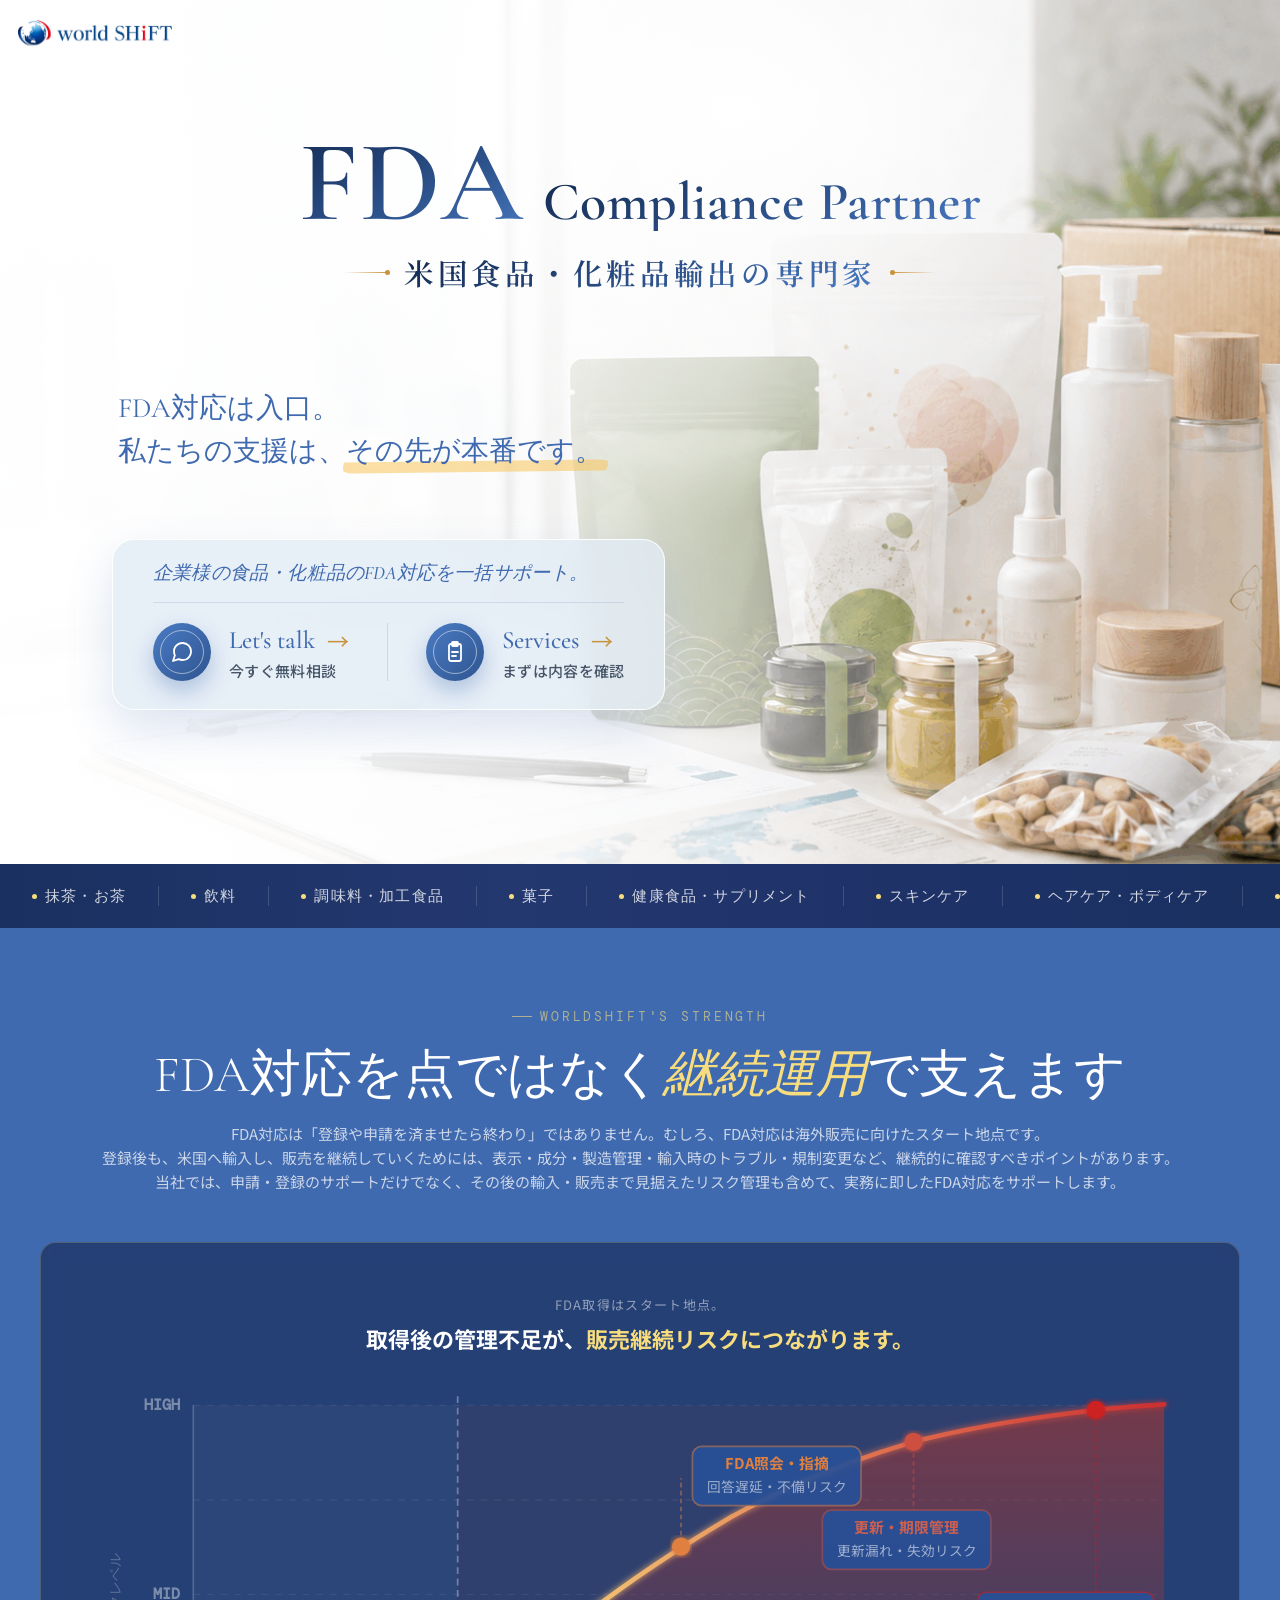
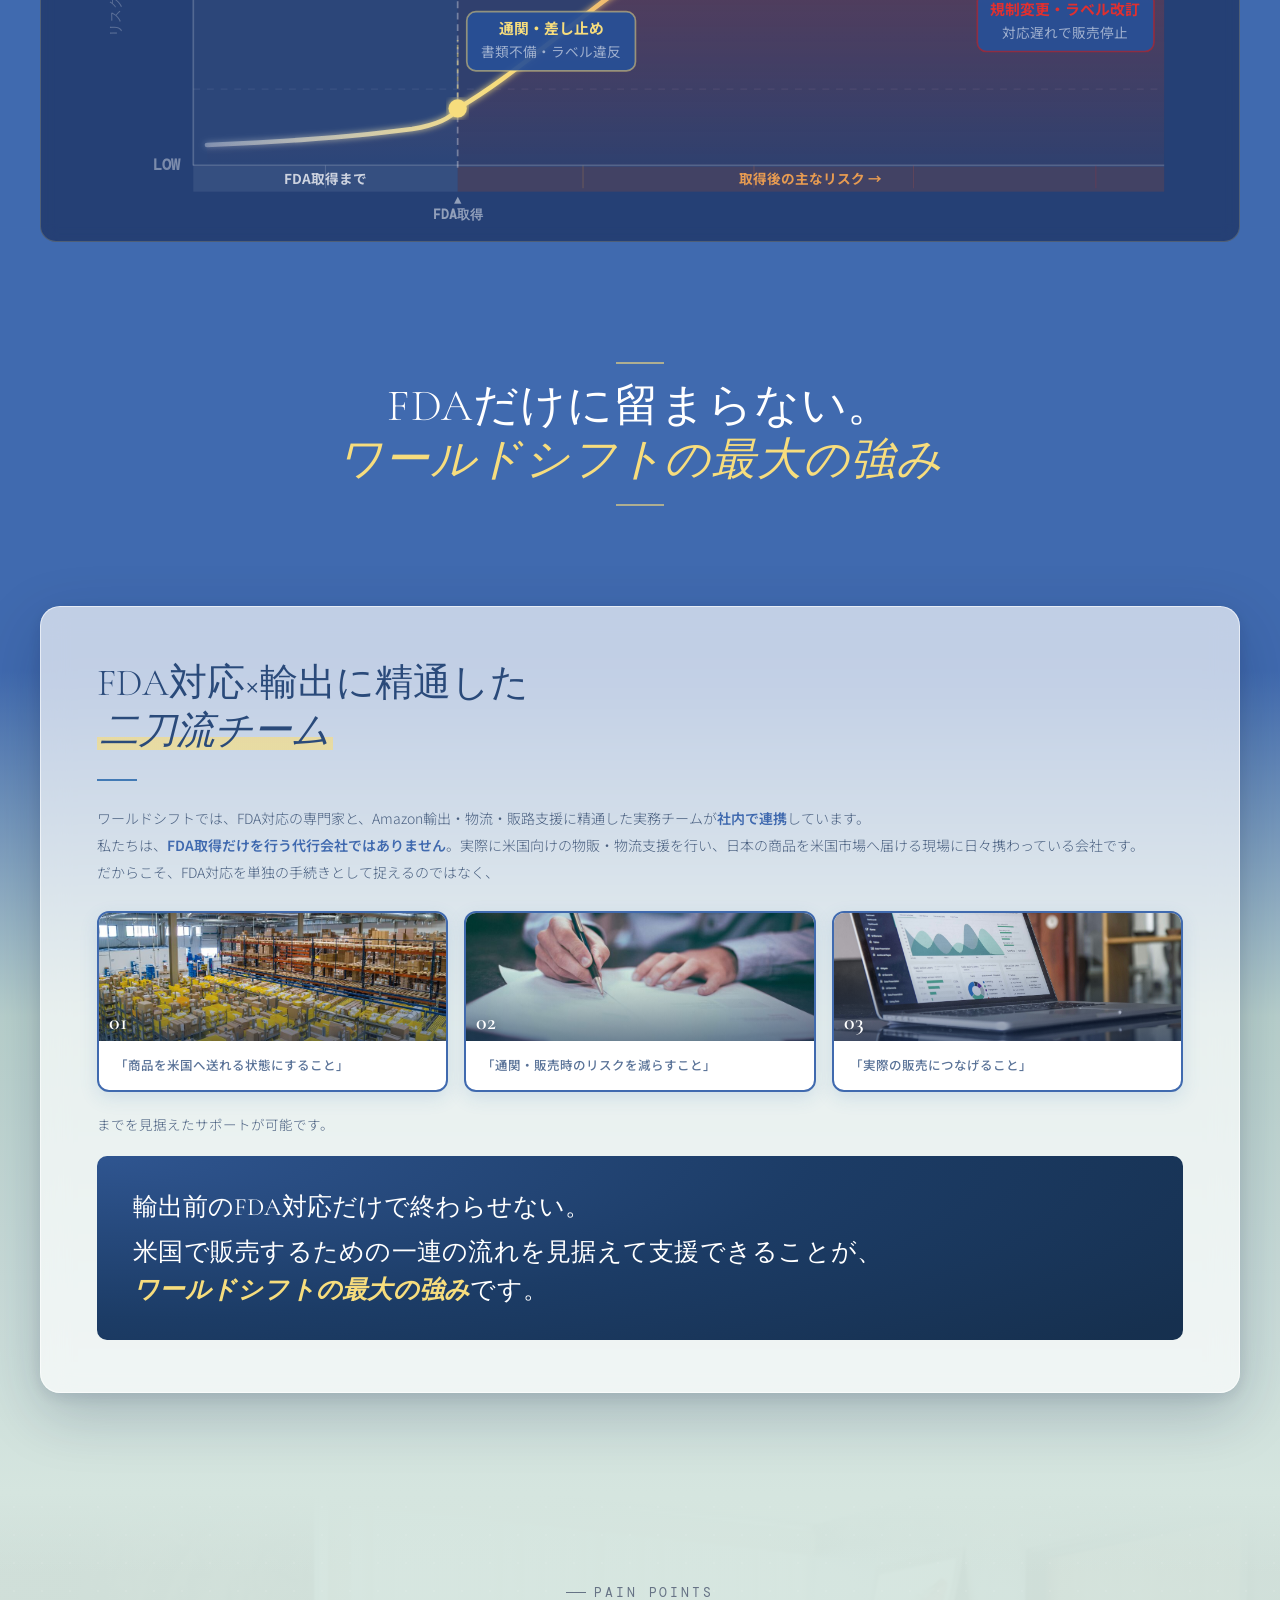
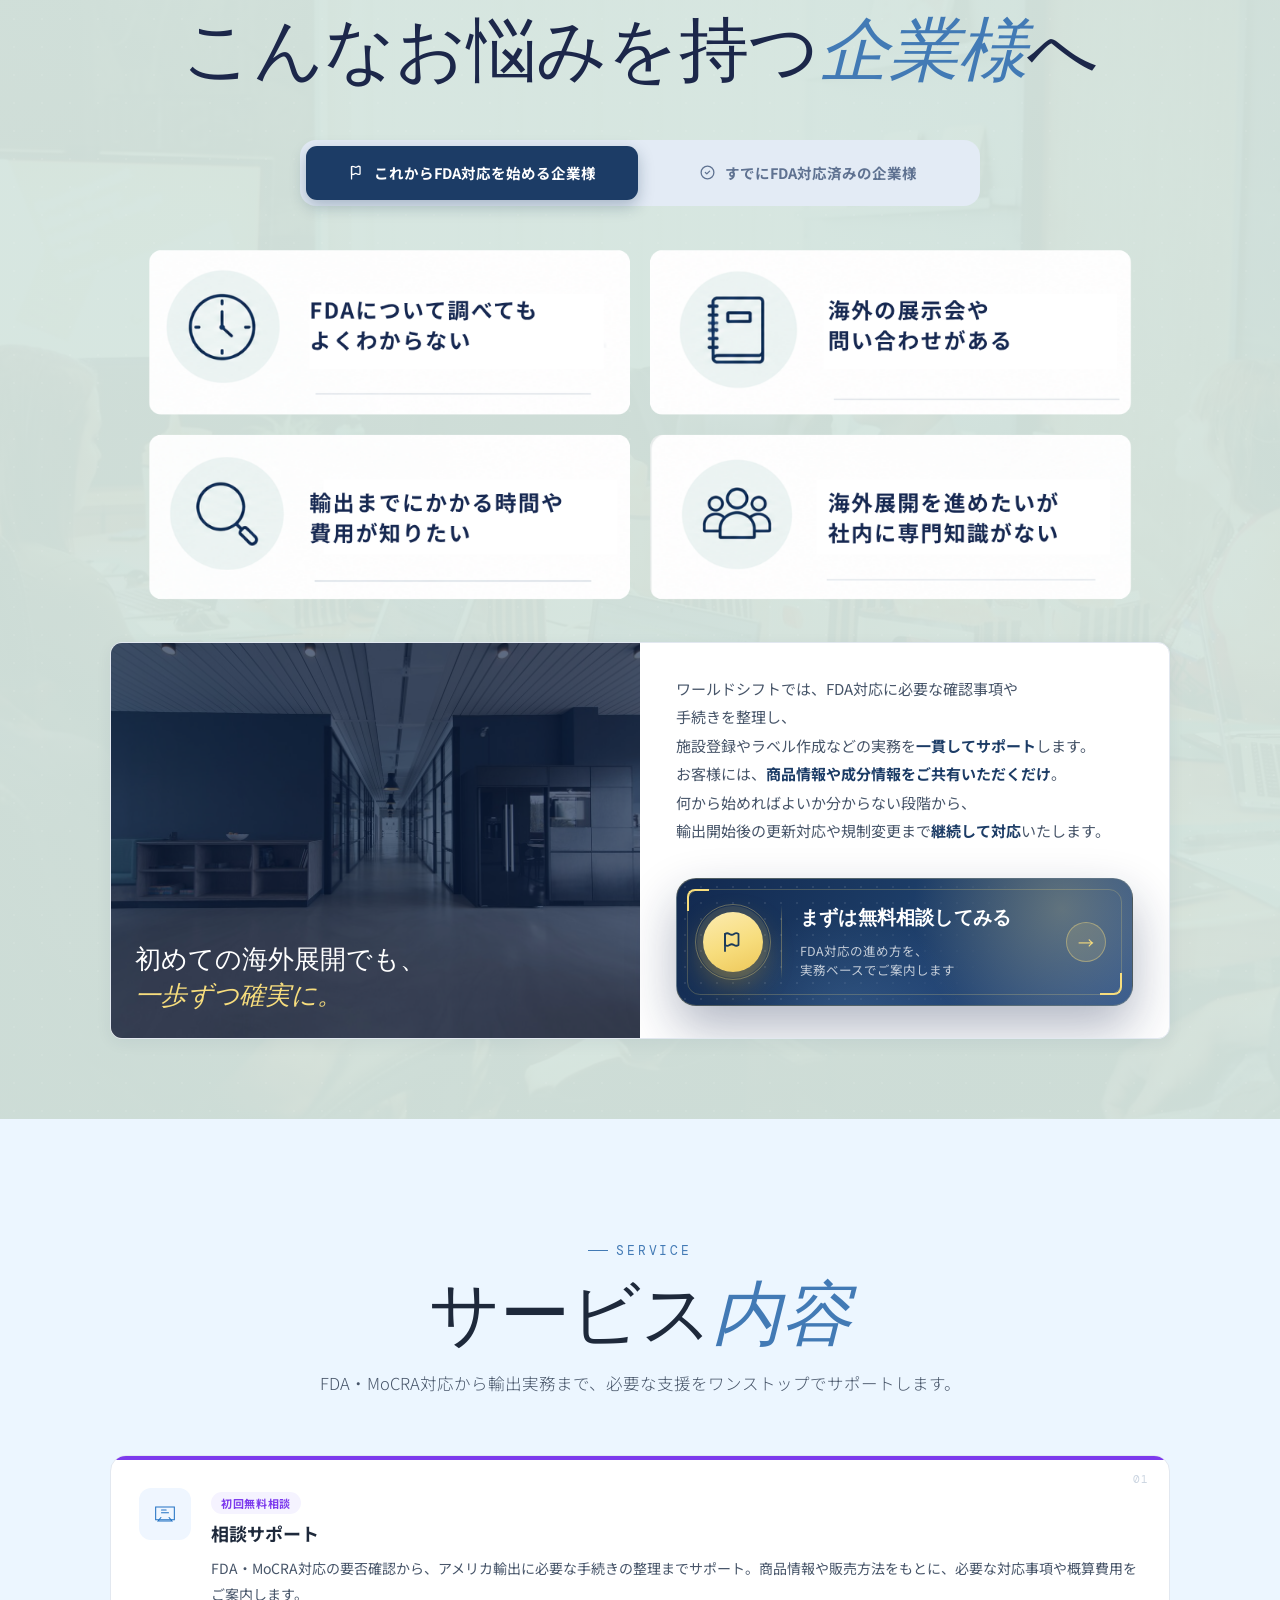
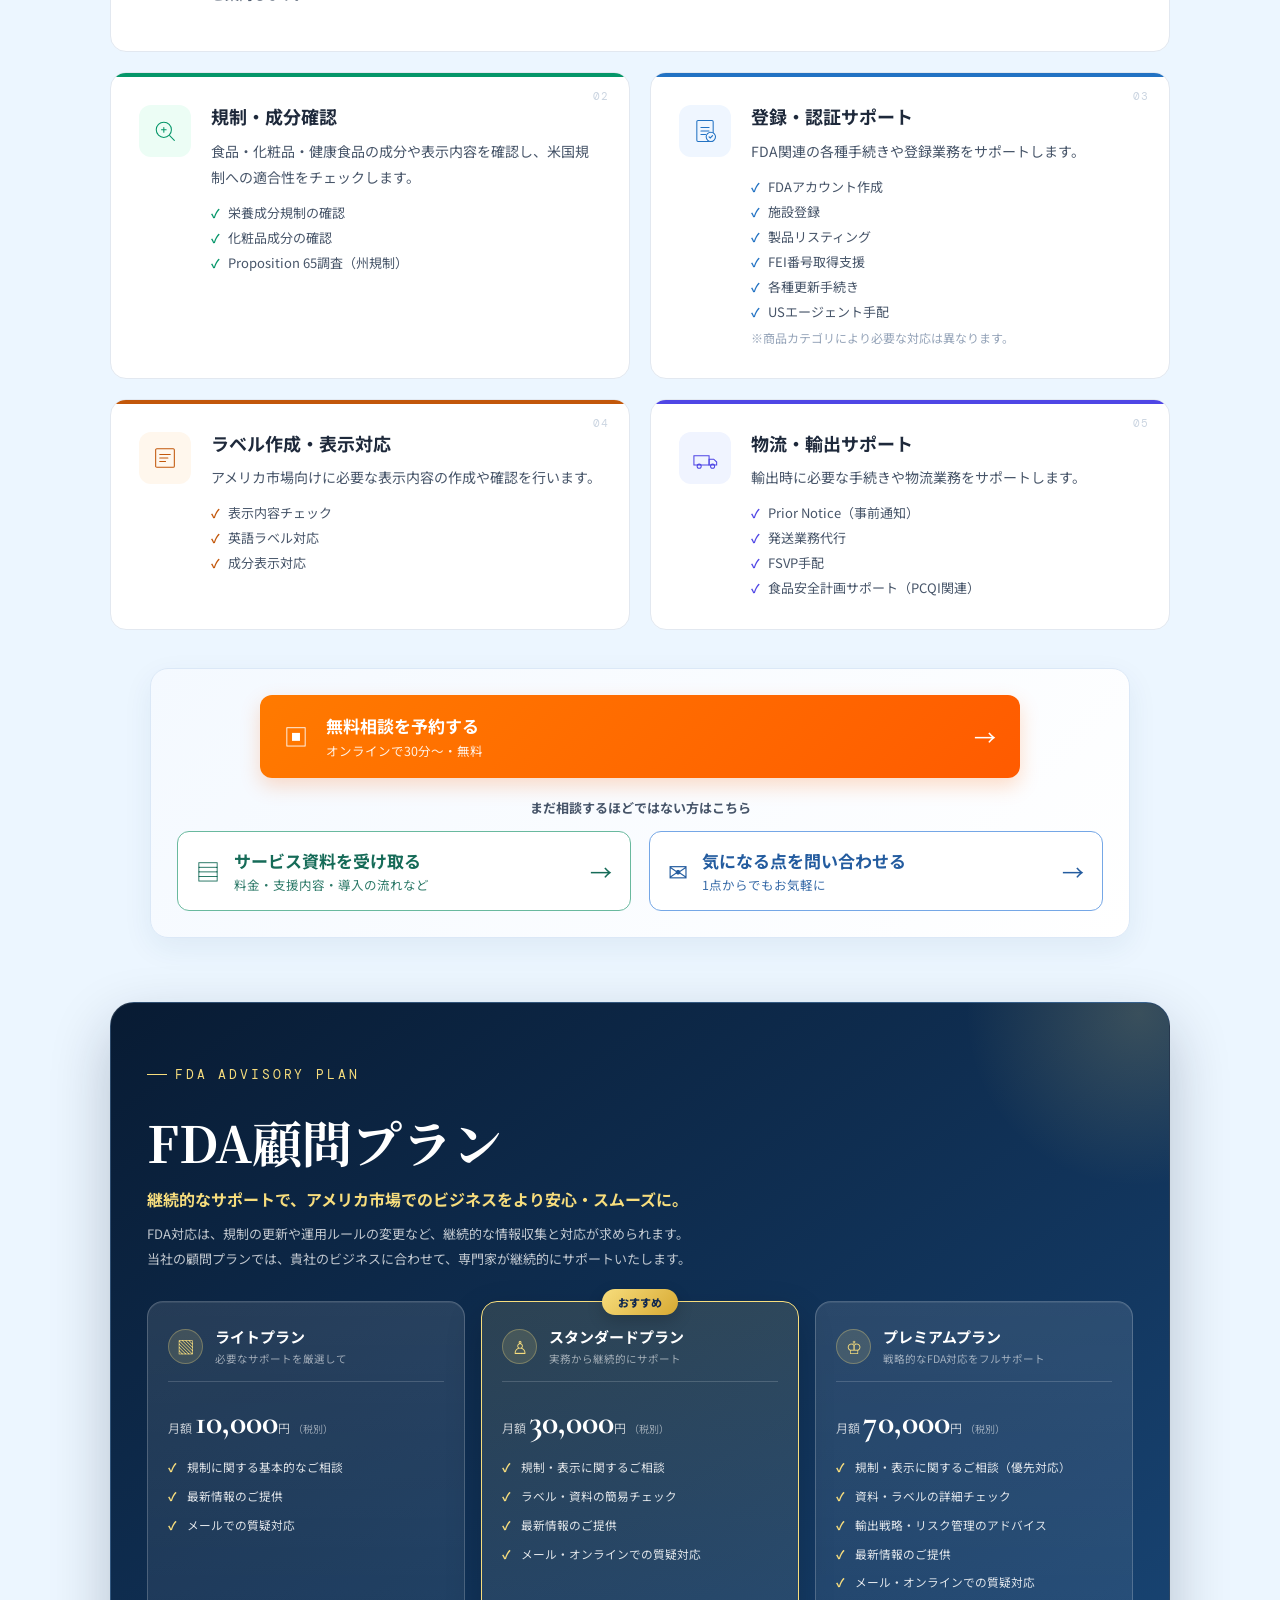
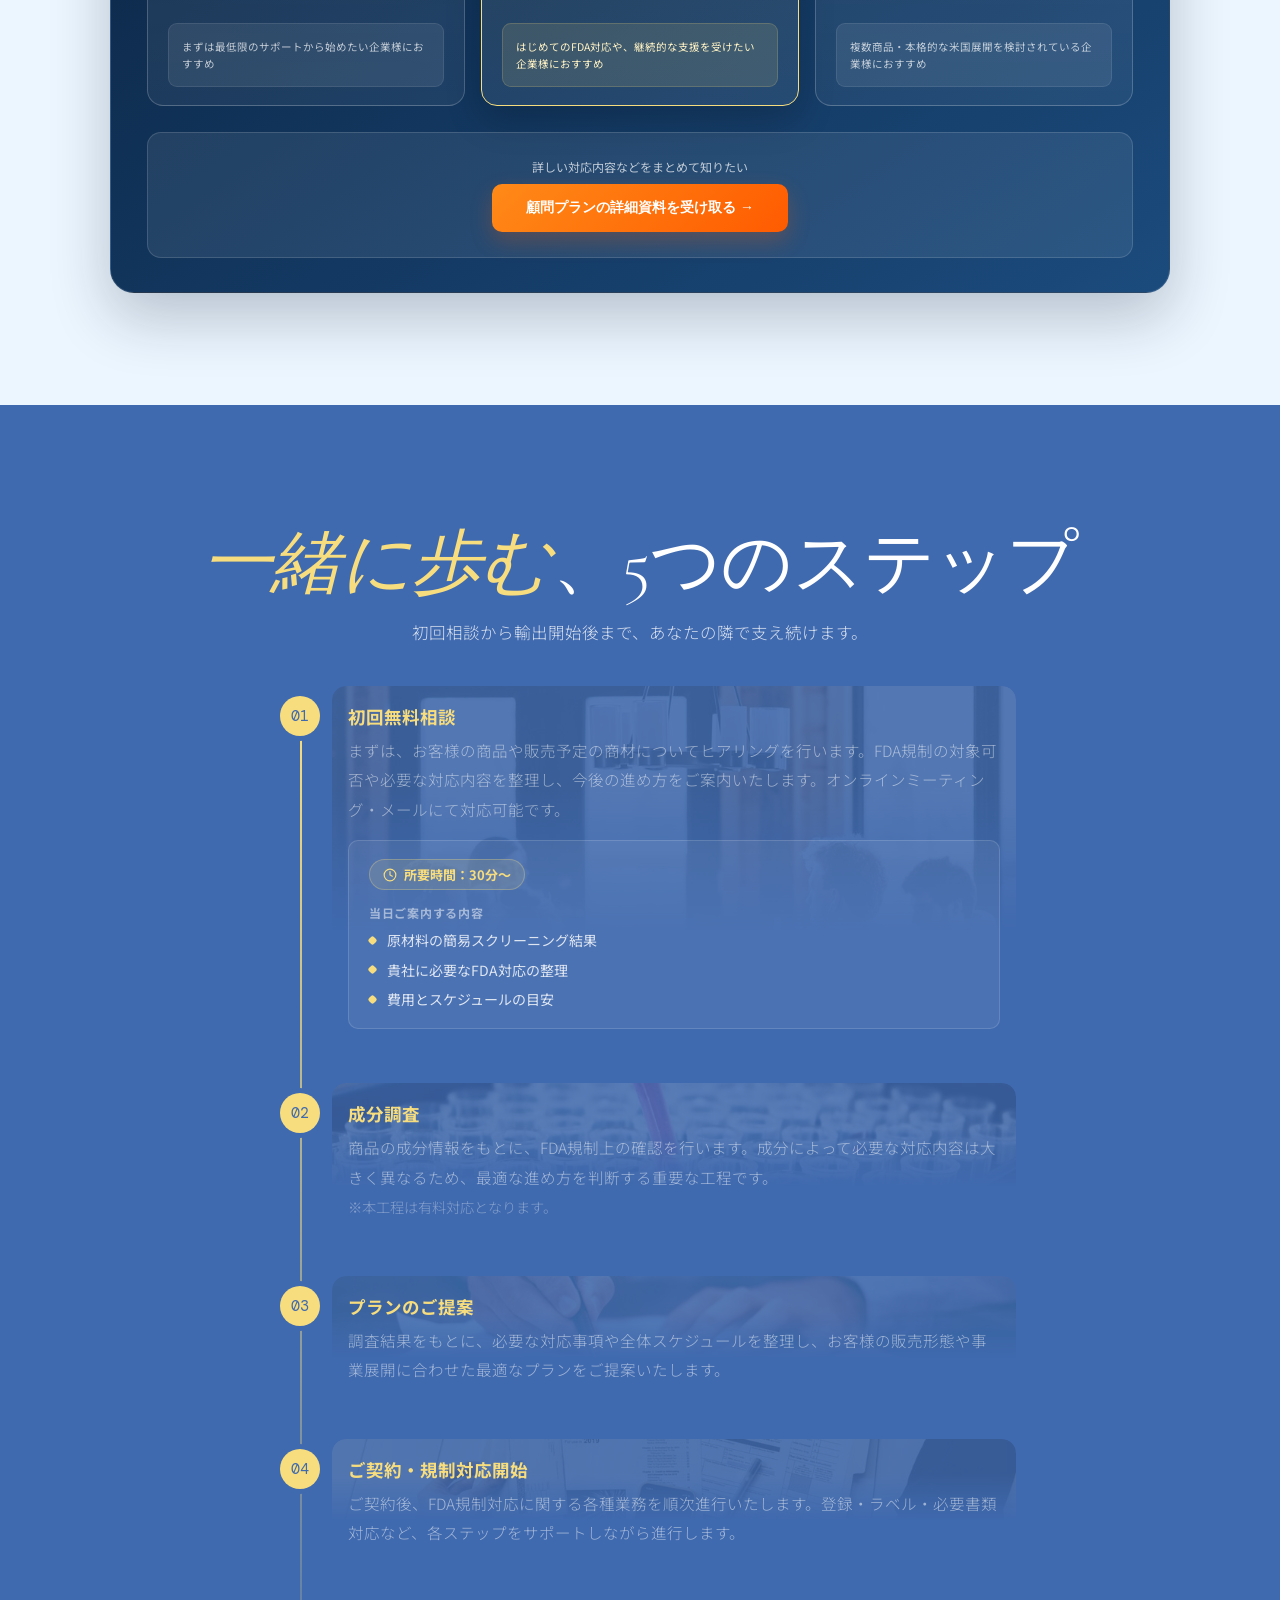
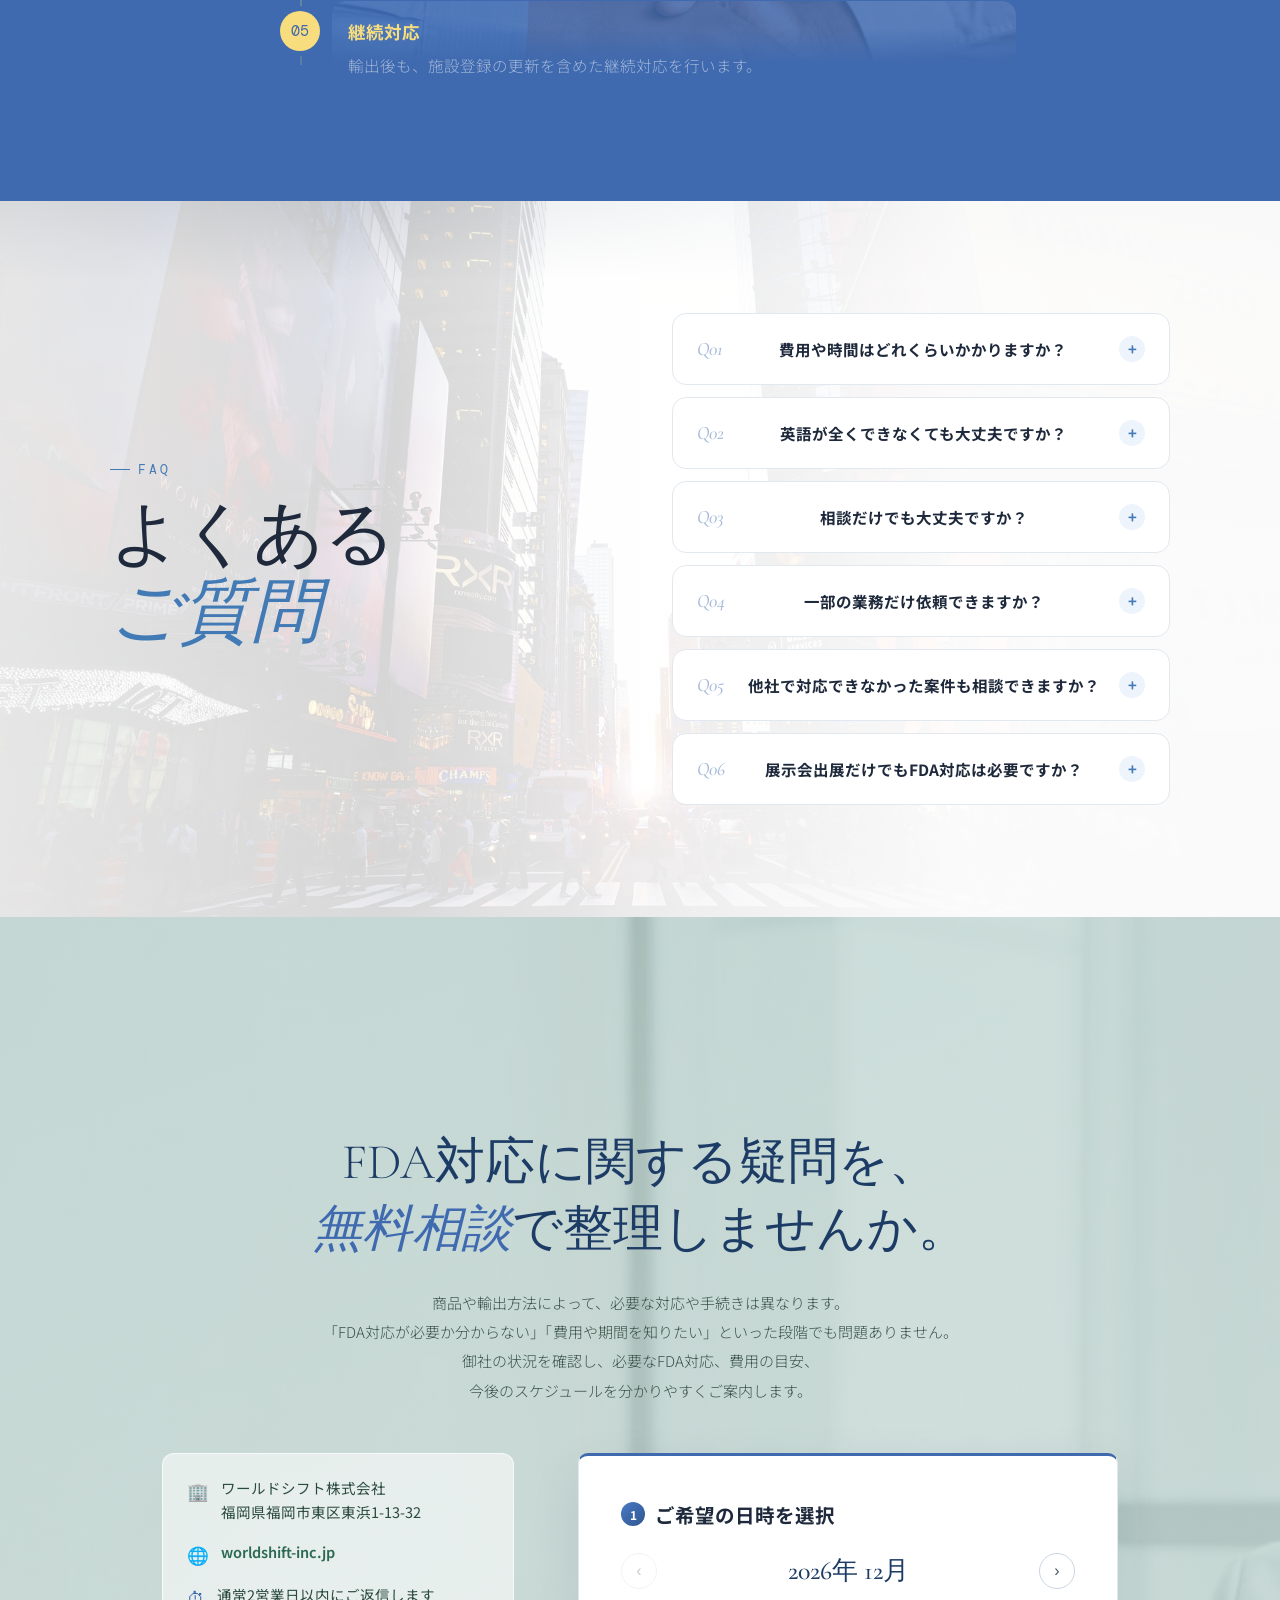
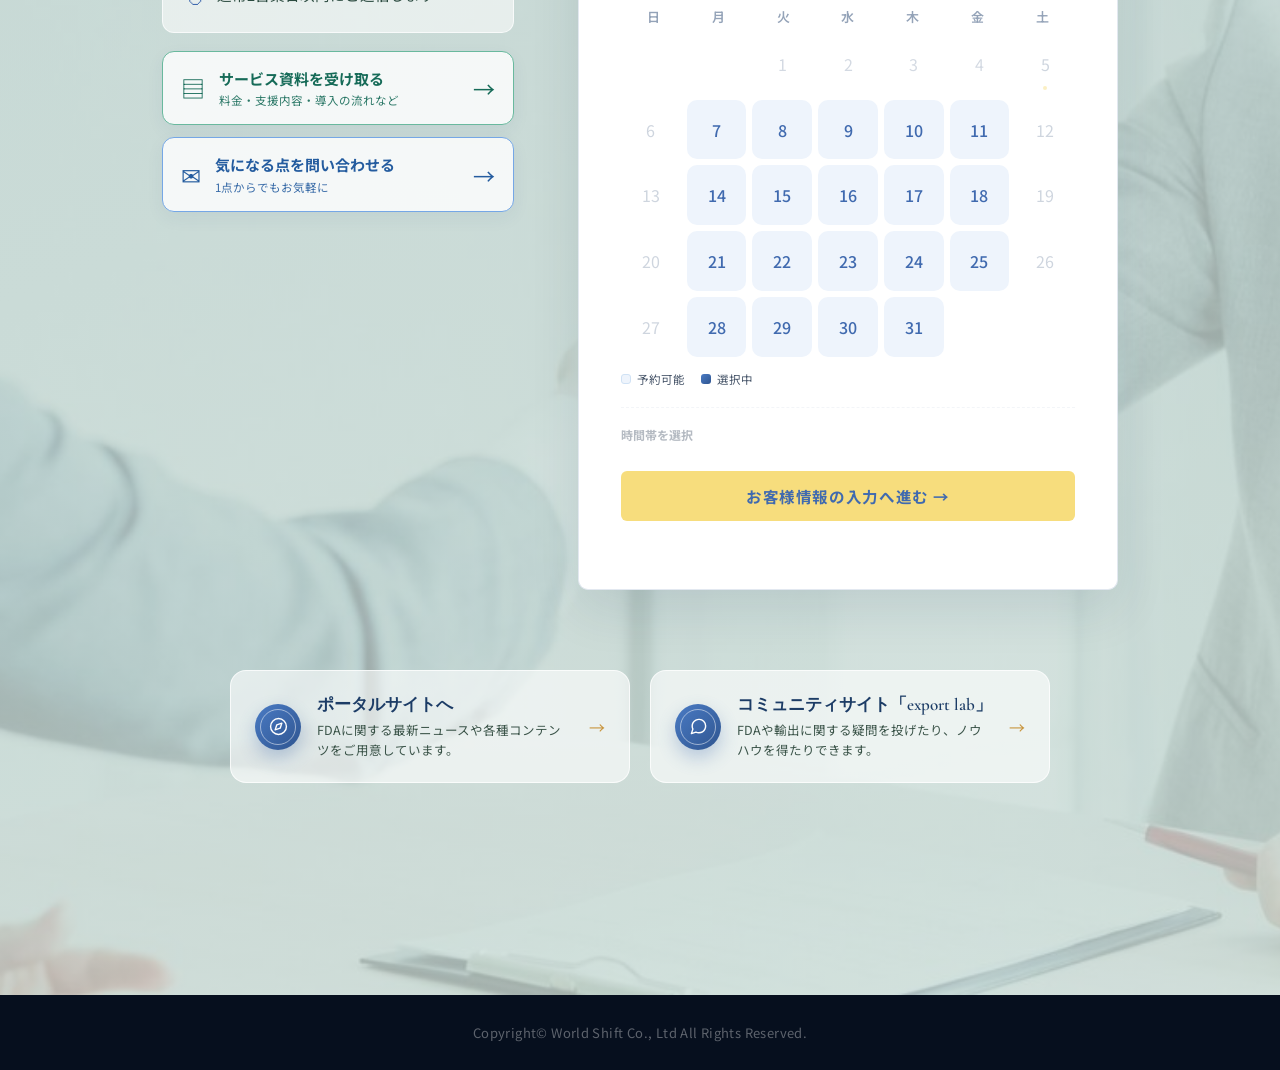
==== commit 2b4bb4d0: "Modify consultation duration text in CTA Updated text for free consultation duration." ====
--- a/index.html
+++ b/index.html
@@ -2267,7 +2267,7 @@
     <!-- タブ1：すでに対応済み -->
     <div class="pain-panel" id="pain-panel-1">
       <div class="pain-grid-img">
-        <img src="経験者_fda.png" width="1366" height="534" loading="lazy" alt="すでにFDA対応済みの企業様のお悩み：FDAから問い合わせや照会が来たときに対応できるか不安。輸出後も安心して販売を続けるための相談先がほしい。通関時に貨物が保留・差し止めになった場合の対応が分からない。食品・化粧品の表示ルールが変わっていないか定期的に確認したい。">
+        <img src="Qfordone.svg" width="1366" height="534" loading="lazy" alt="すでにFDA対応済みの企業様のお悩み：FDAから問い合わせや照会が来たときに対応できるか不安。輸出後も安心して販売を続けるための相談先がほしい。通関時に貨物が保留・差し止めになった場合の対応が分からない。食品・化粧品の表示ルールが変わっていないか定期的に確認したい。">
       </div>
       <div class="pain-answer reveal">
         <div class="pain-answer-left" style="background-image:url('photo-pain-experienced-bg.jpg') !important;background-size:cover !important;background-position:center !important;">
@@ -2729,7 +2729,7 @@
     <div class="lead-cta-stack reveal" data-cta-section="service">
       <a href="booking.html" class="lead-cta-main" data-ga-event="click_service_consult">
         <span class="lead-cta-icon">▣</span>
-        <span><strong>無料相談を予約する</strong><small>オンラインで30分・無料</small></span>
+        <span><strong>無料相談を予約する</strong><small>オンラインで30分～・無料</small></span>
         <span class="lead-cta-arrow">→</span>
       </a>
       <p class="lead-cta-separator">まだ相談するほどではない方はこちら</p>
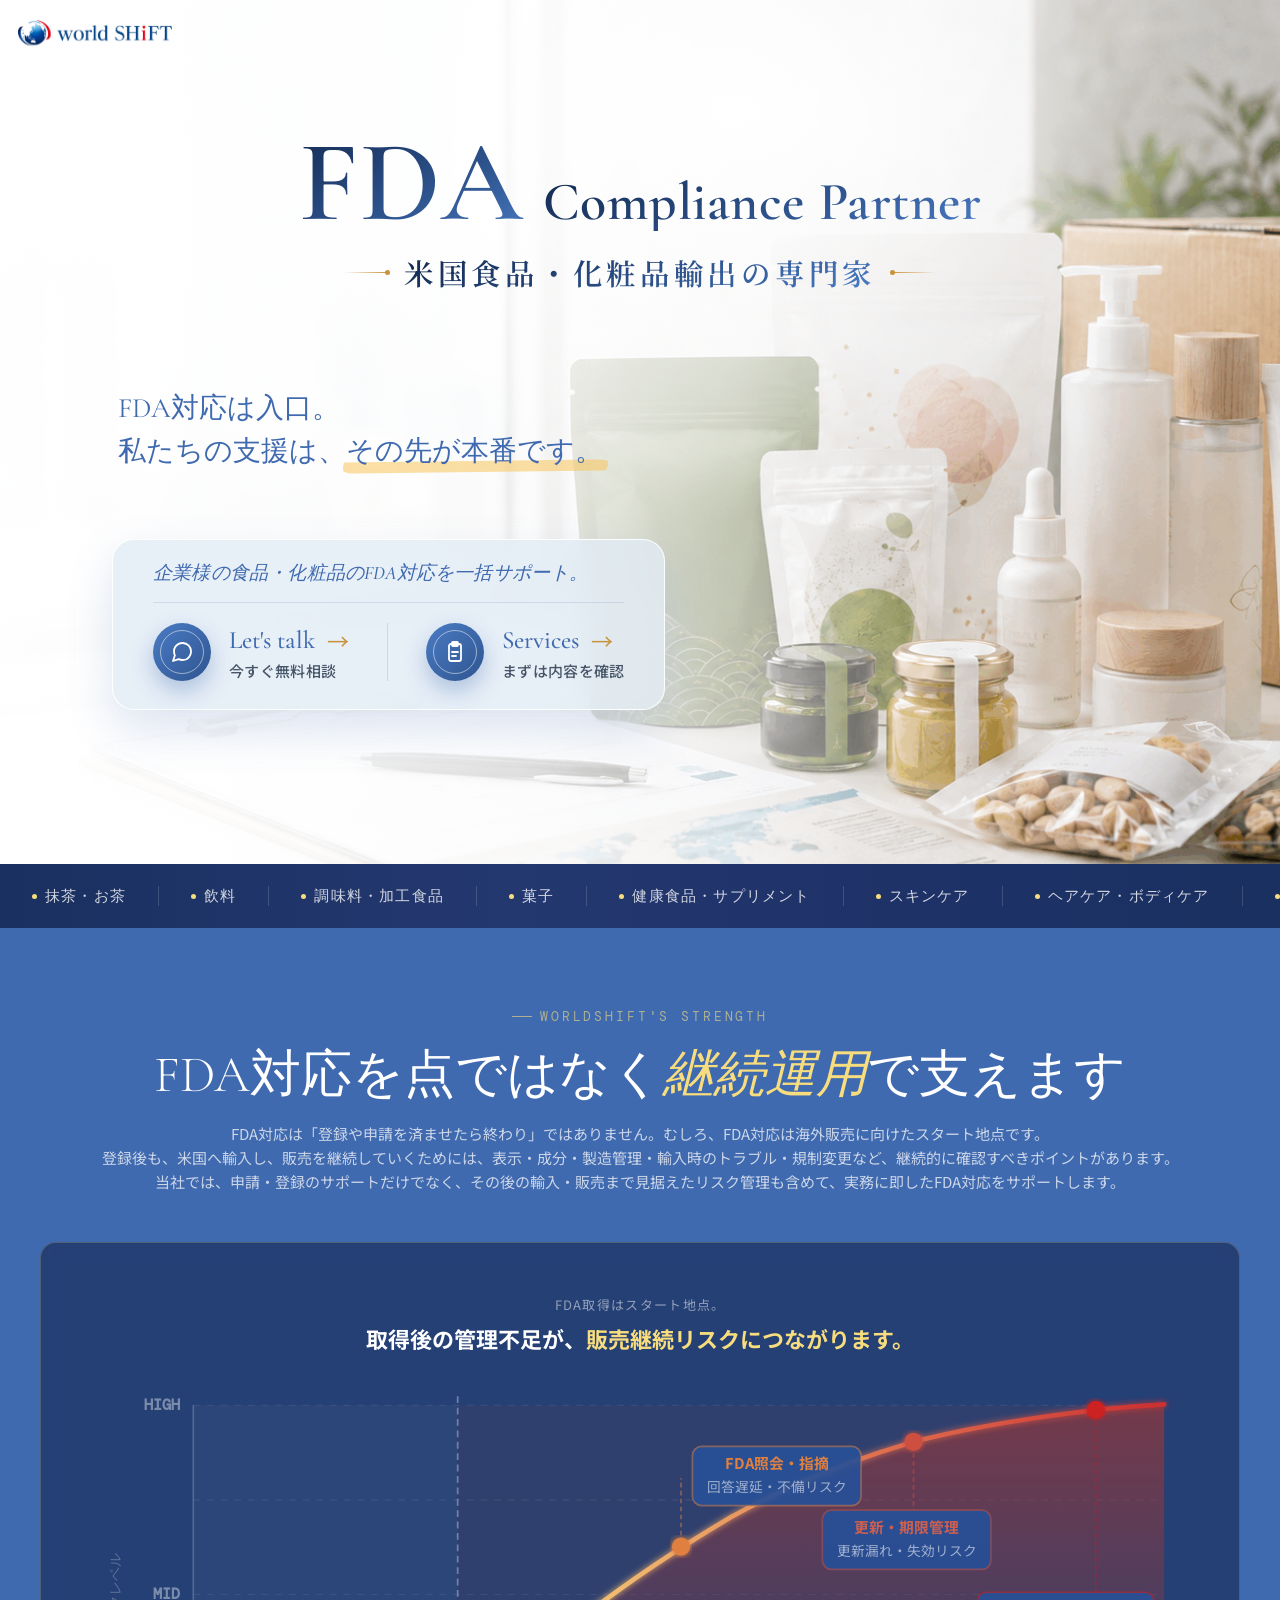
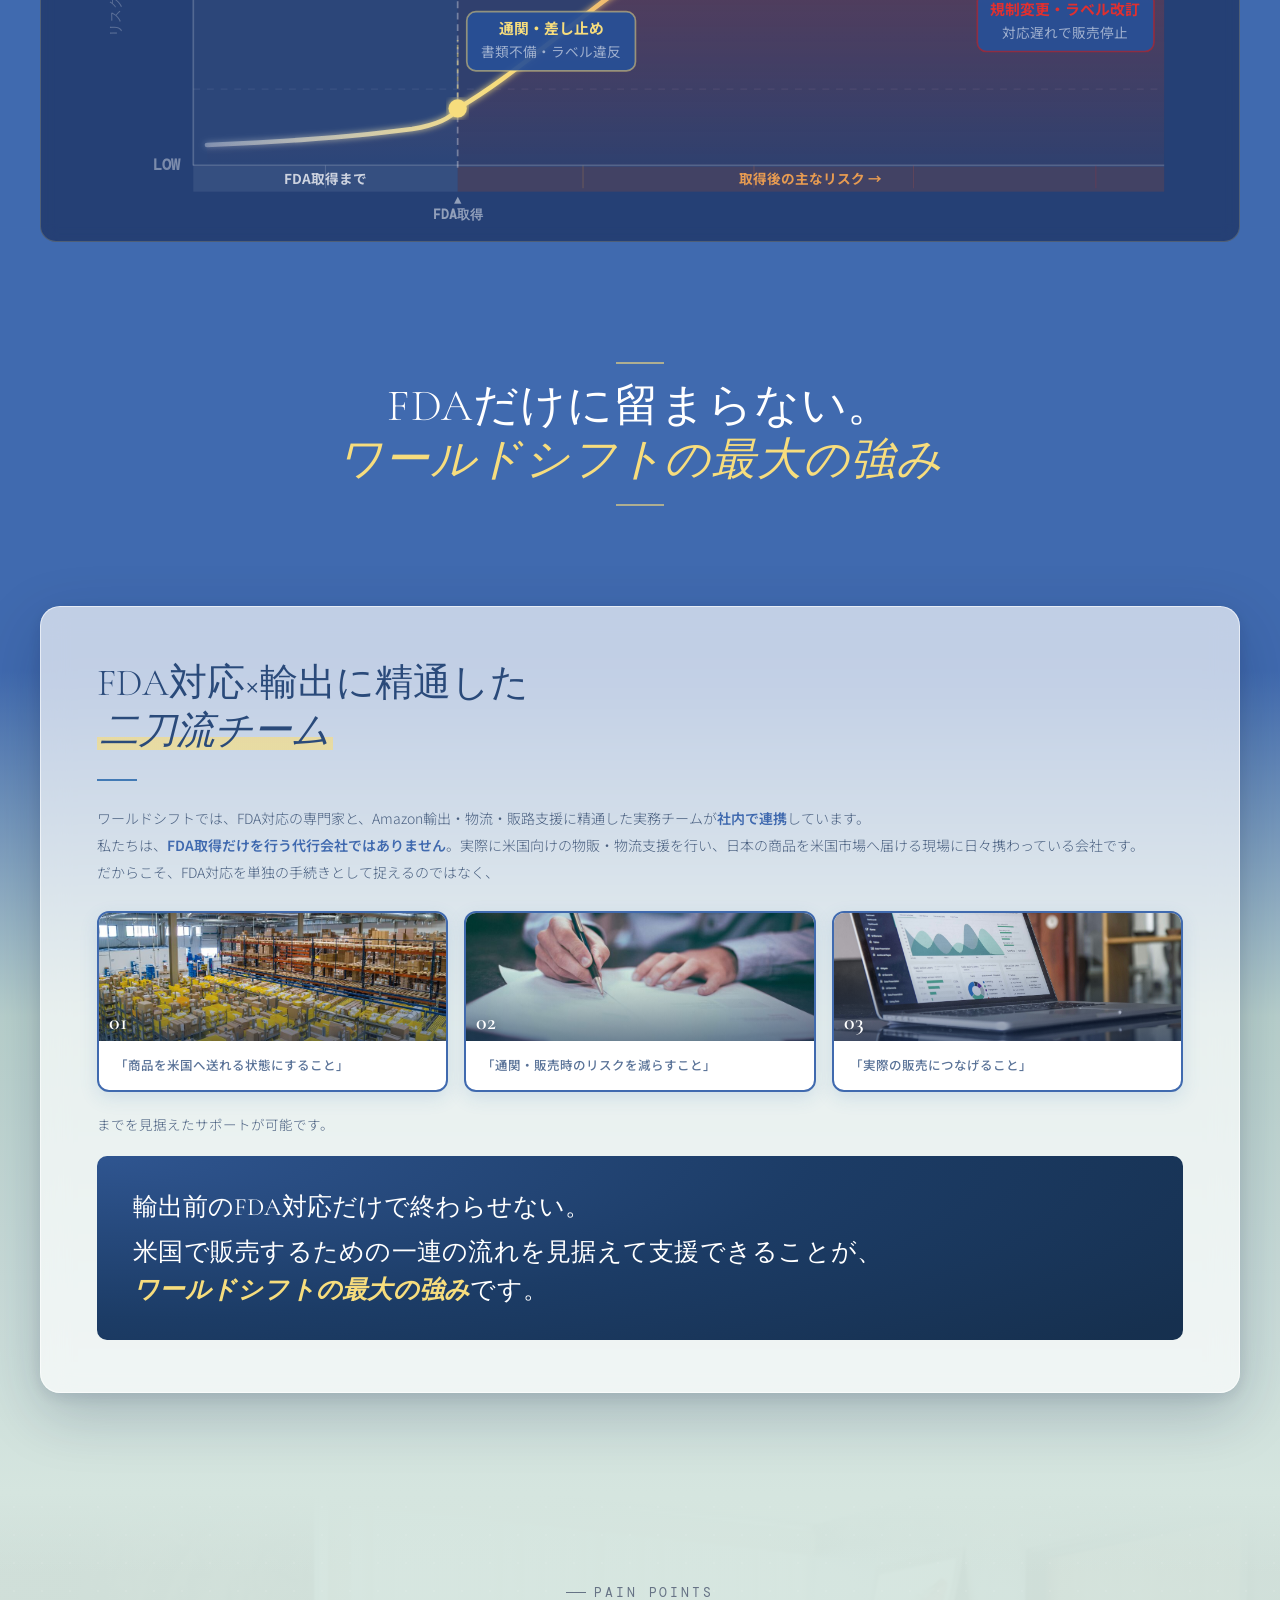
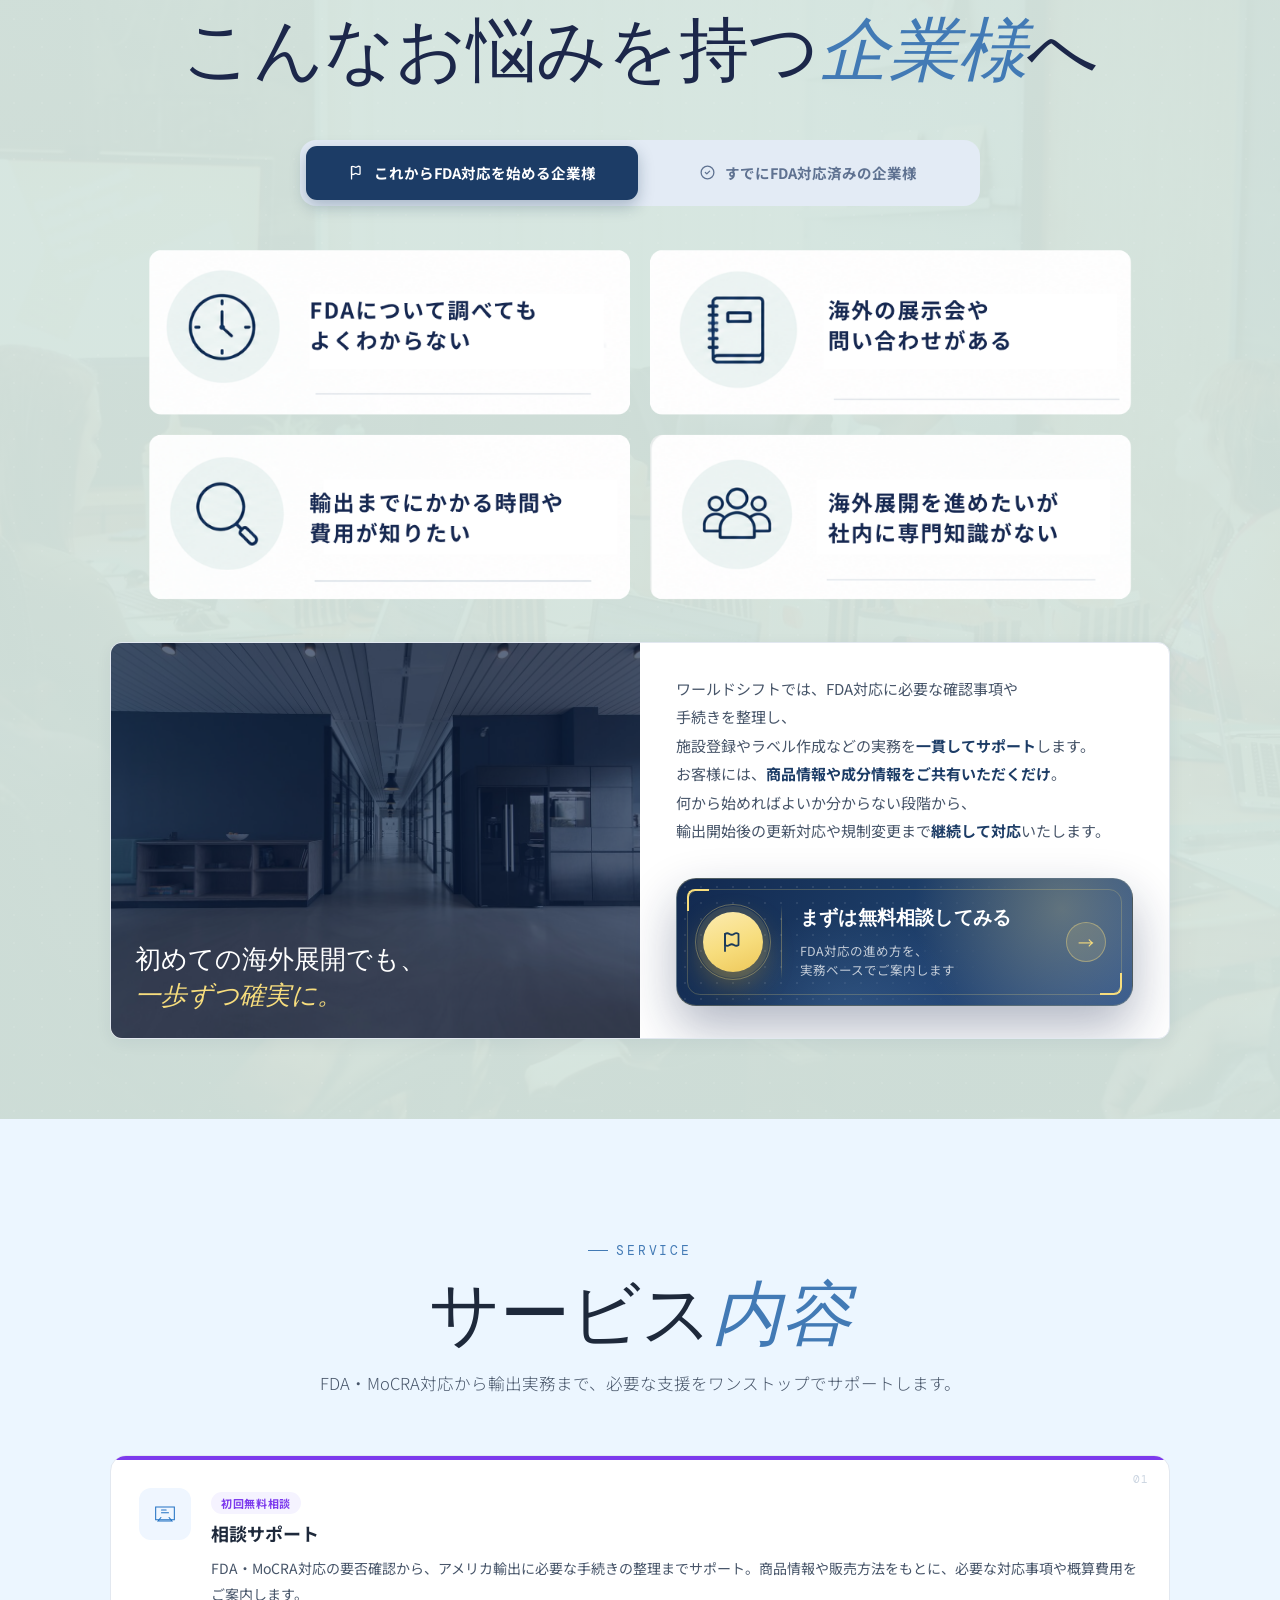
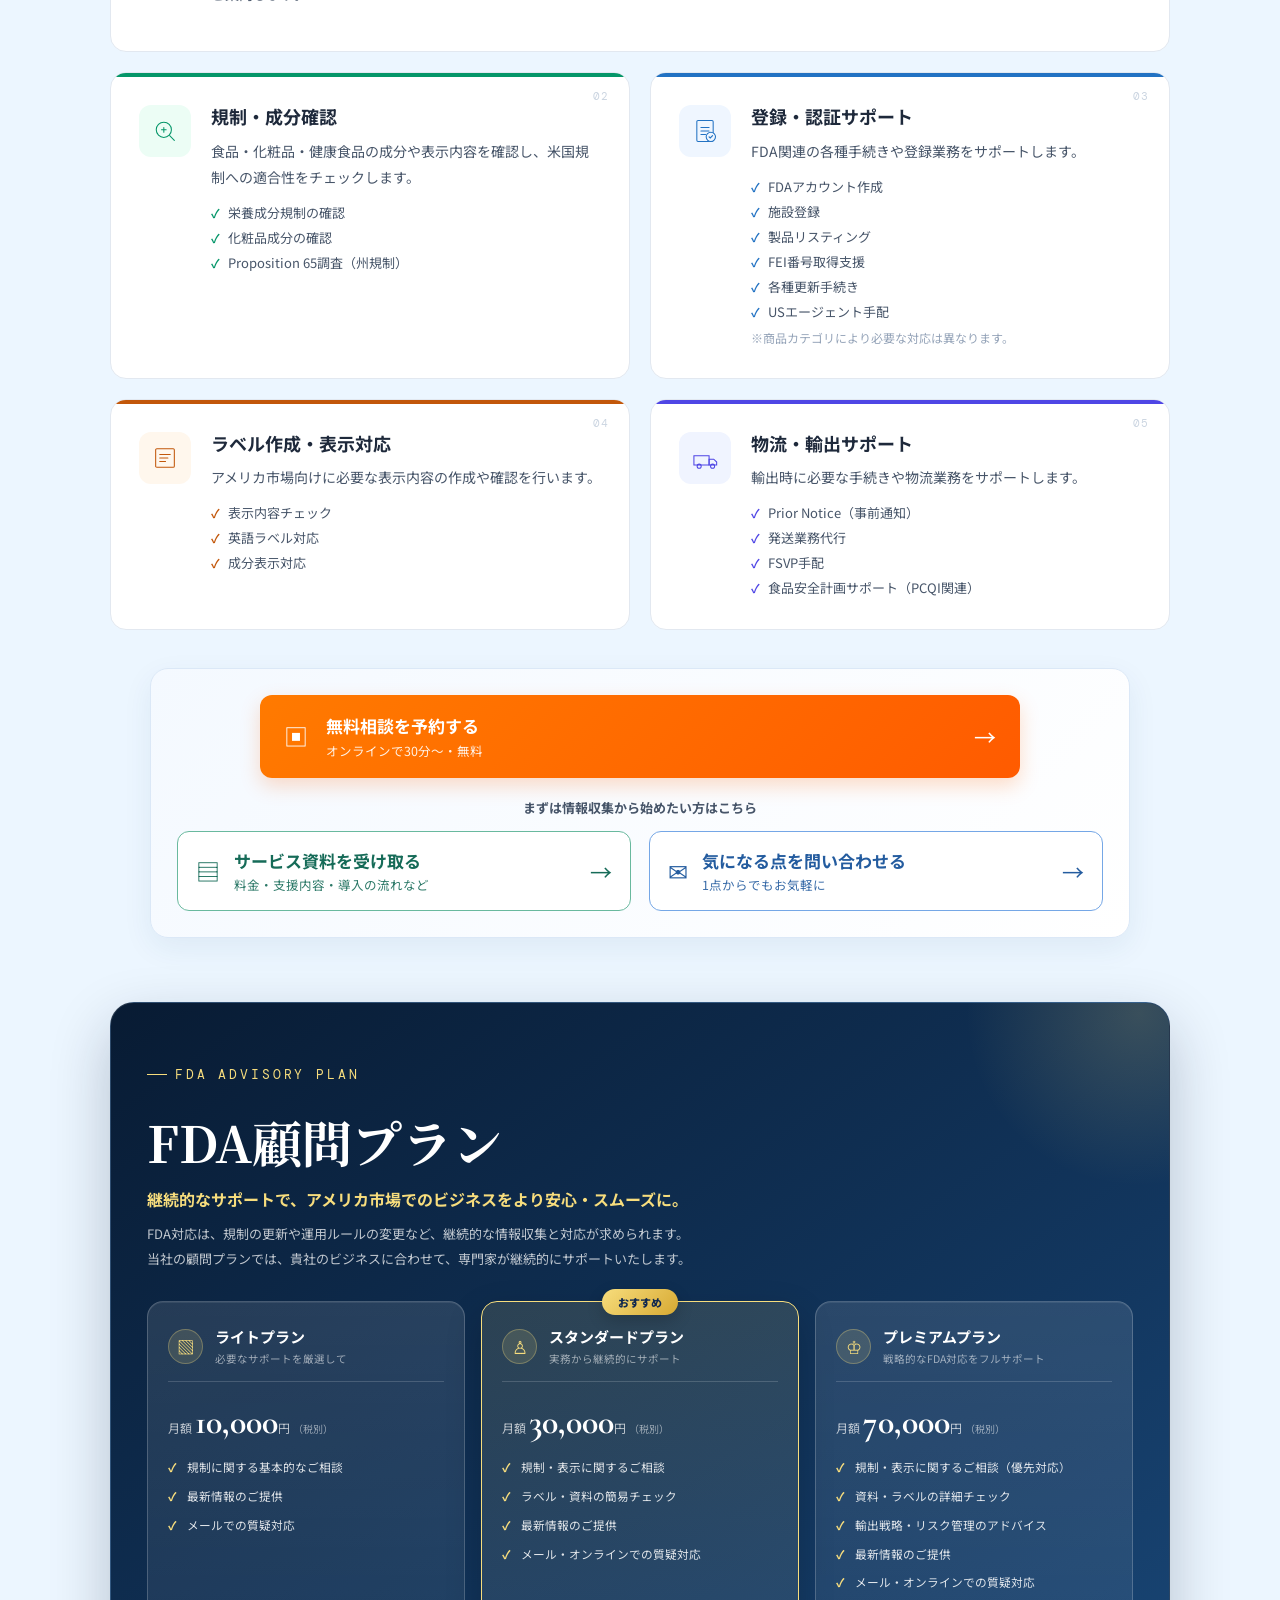
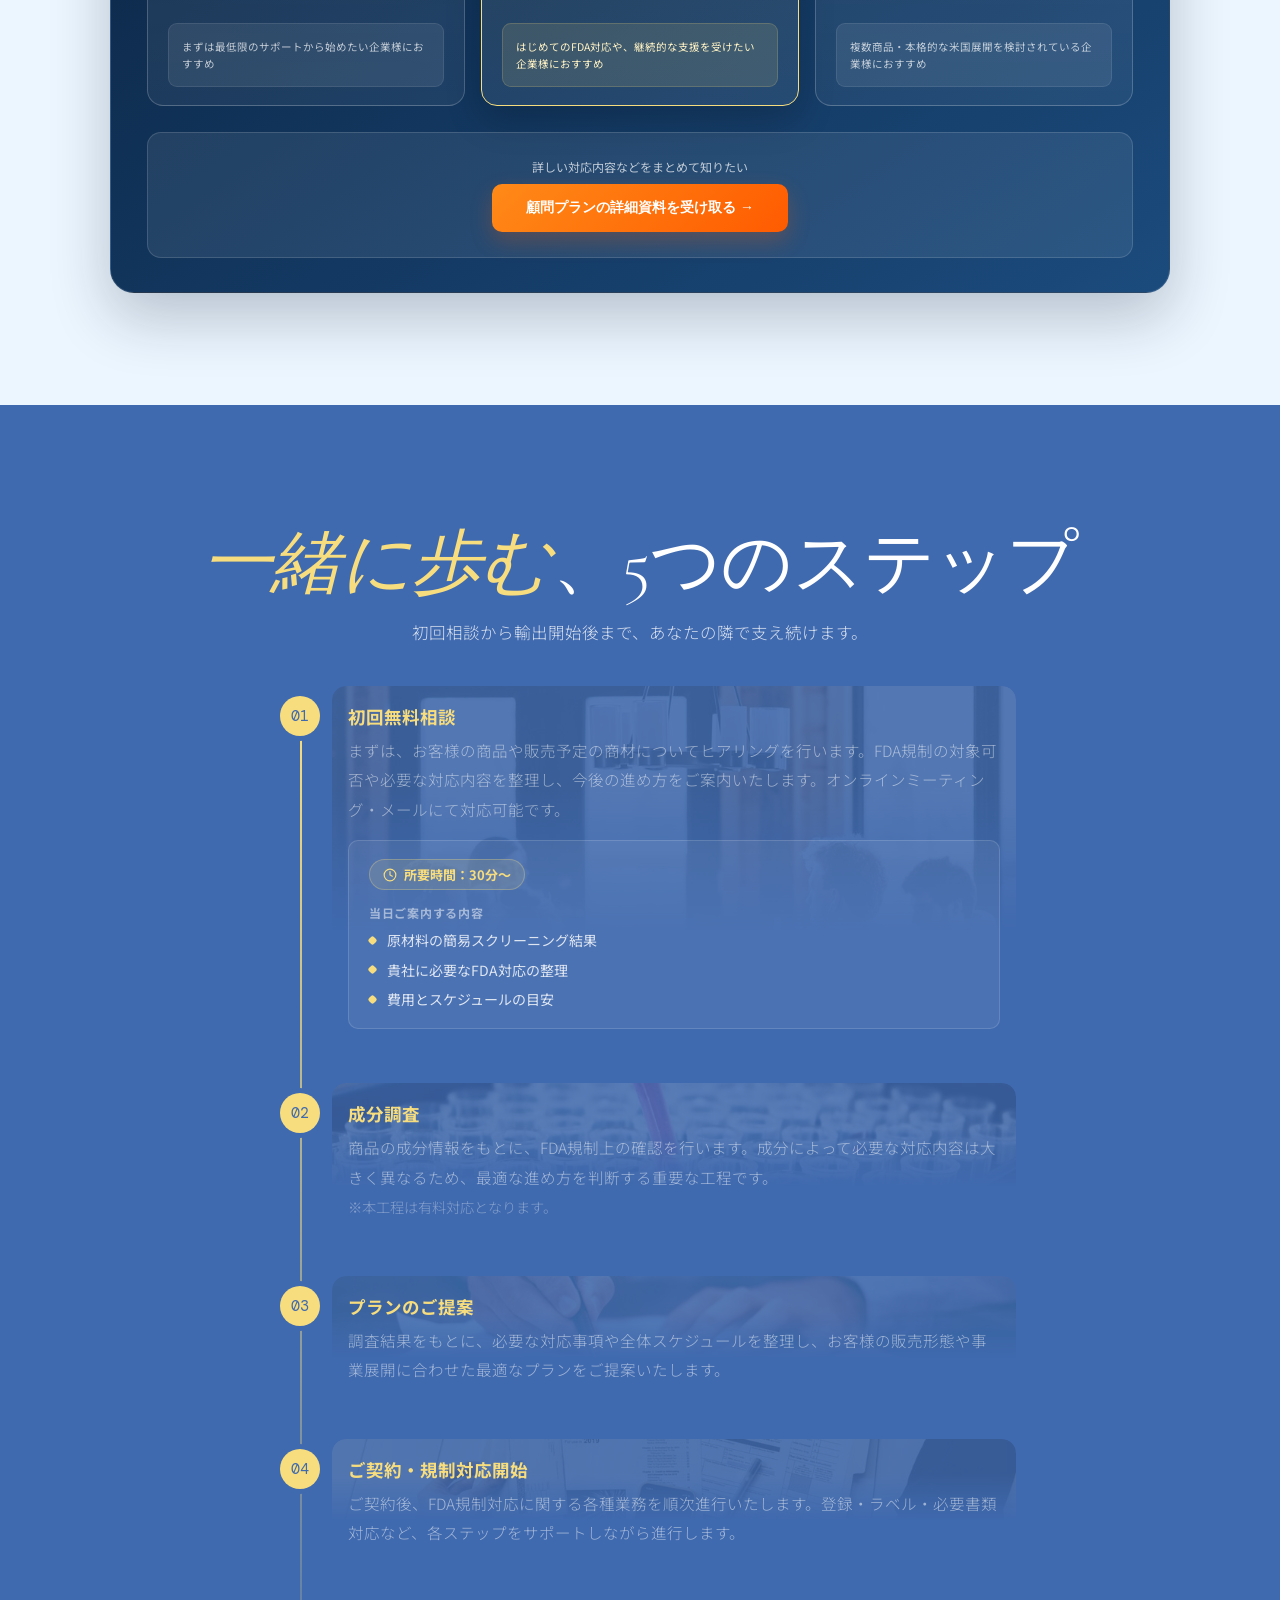
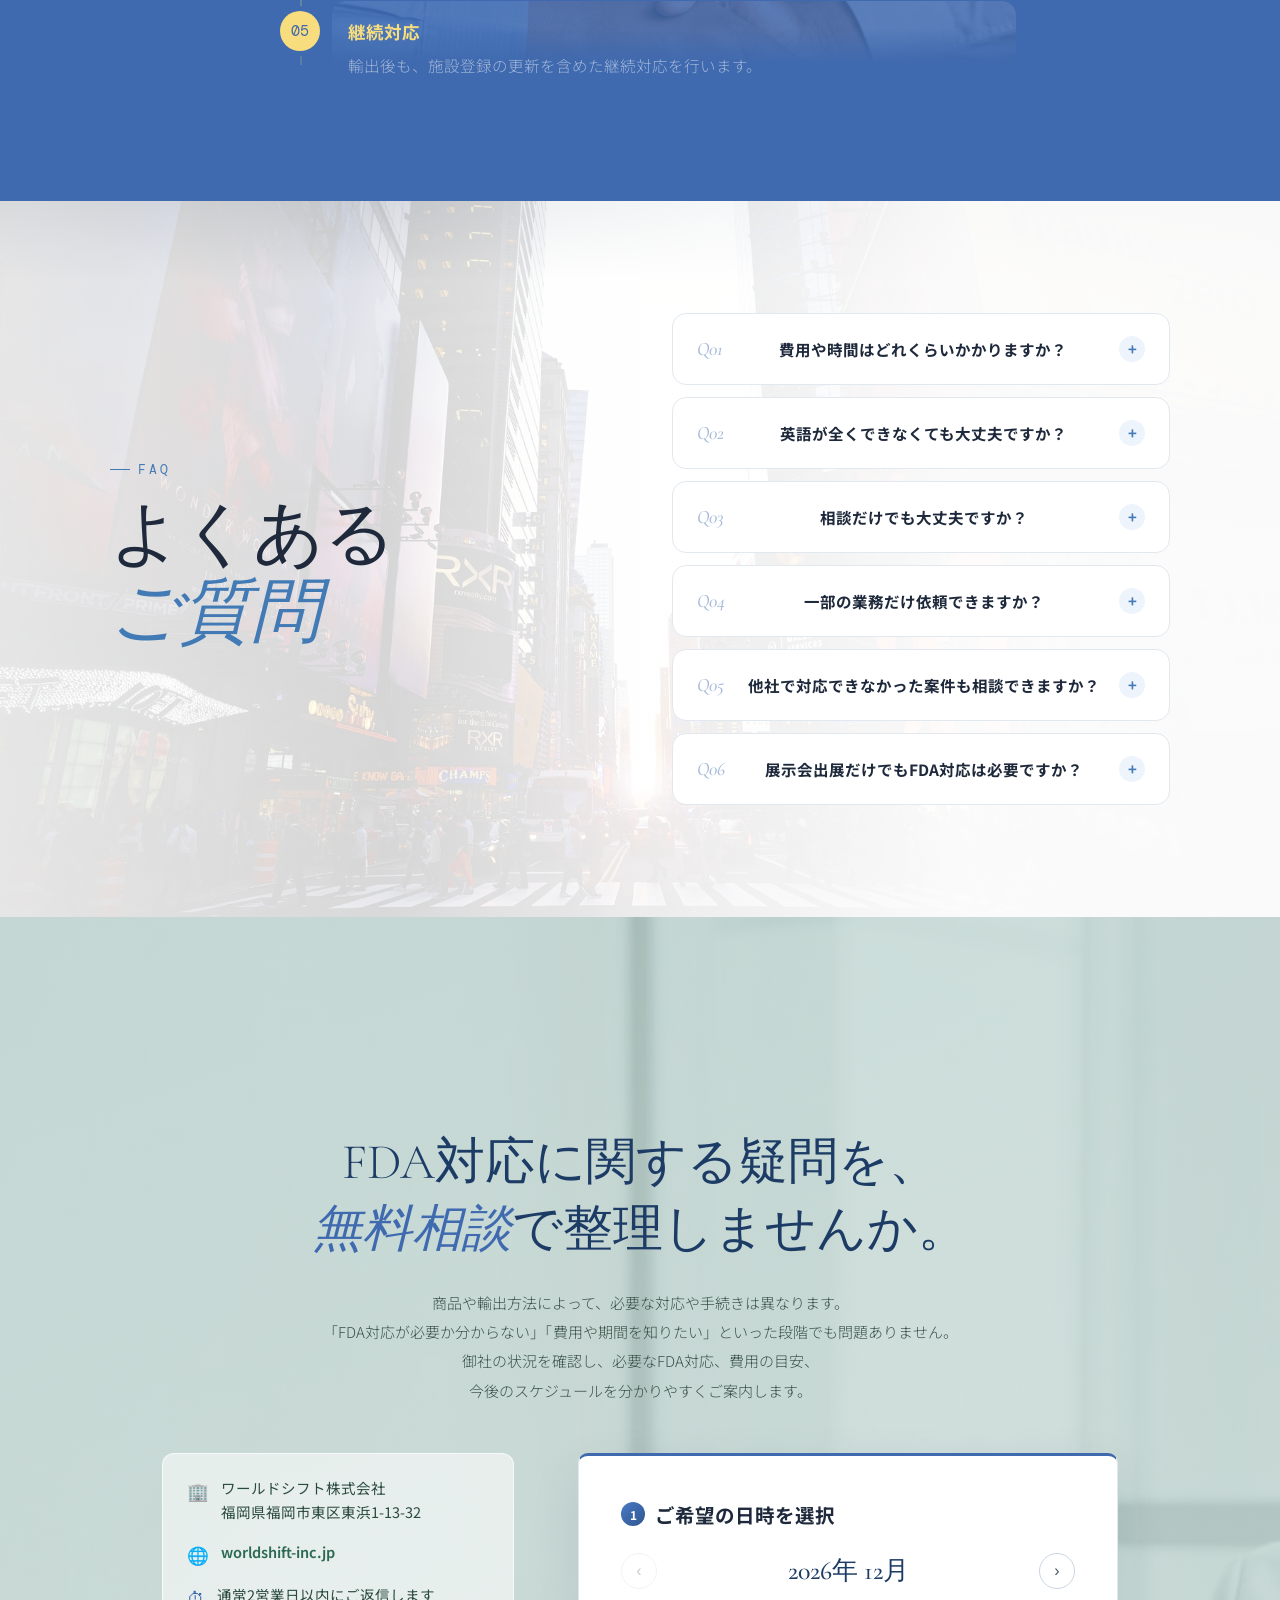
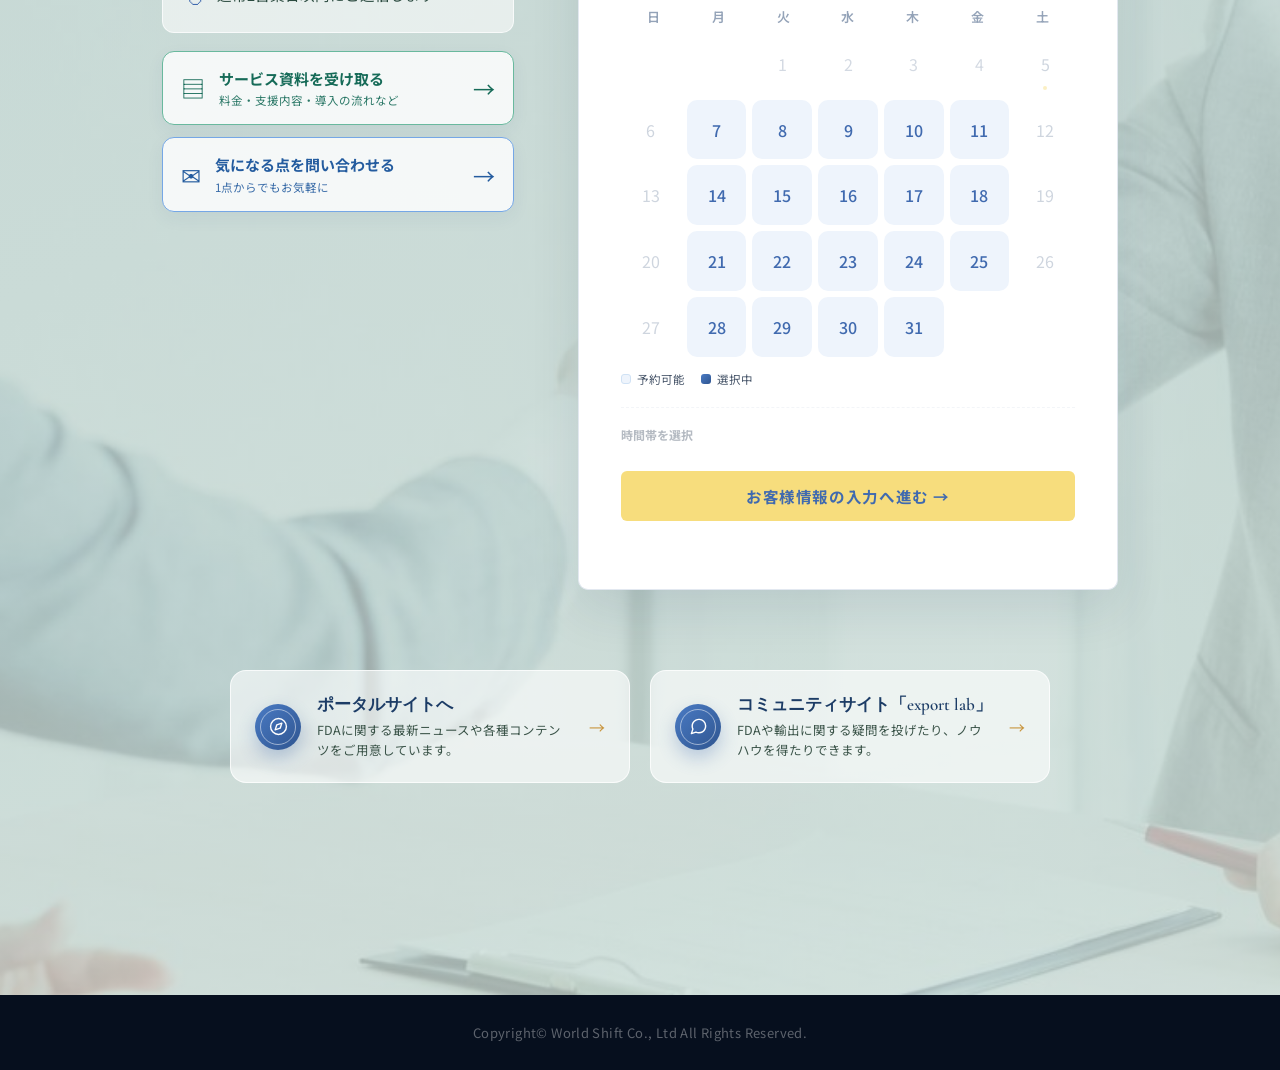
==== commit 211d60cd: "Update lead CTA separator text in index.html" ====
--- a/index.html
+++ b/index.html
@@ -2732,7 +2732,7 @@
         <span><strong>無料相談を予約する</strong><small>オンラインで30分～・無料</small></span>
         <span class="lead-cta-arrow">→</span>
       </a>
-      <p class="lead-cta-separator">まだ相談するほどではない方はこちら</p>
+      <p class="lead-cta-separator">まずは情報収集から始めたい方はこちら</p>
       <div class="lead-cta-subgrid">
         <button type="button" class="lead-cta-sub document js-lead-open" data-lead-type="document" data-lead-source="service" data-ga-event="click_service_material">
           <span class="lead-cta-icon">▤</span><span><strong>サービス資料を受け取る</strong><small>料金・支援内容・導入の流れなど</small></span><span class="lead-cta-arrow">→</span>
